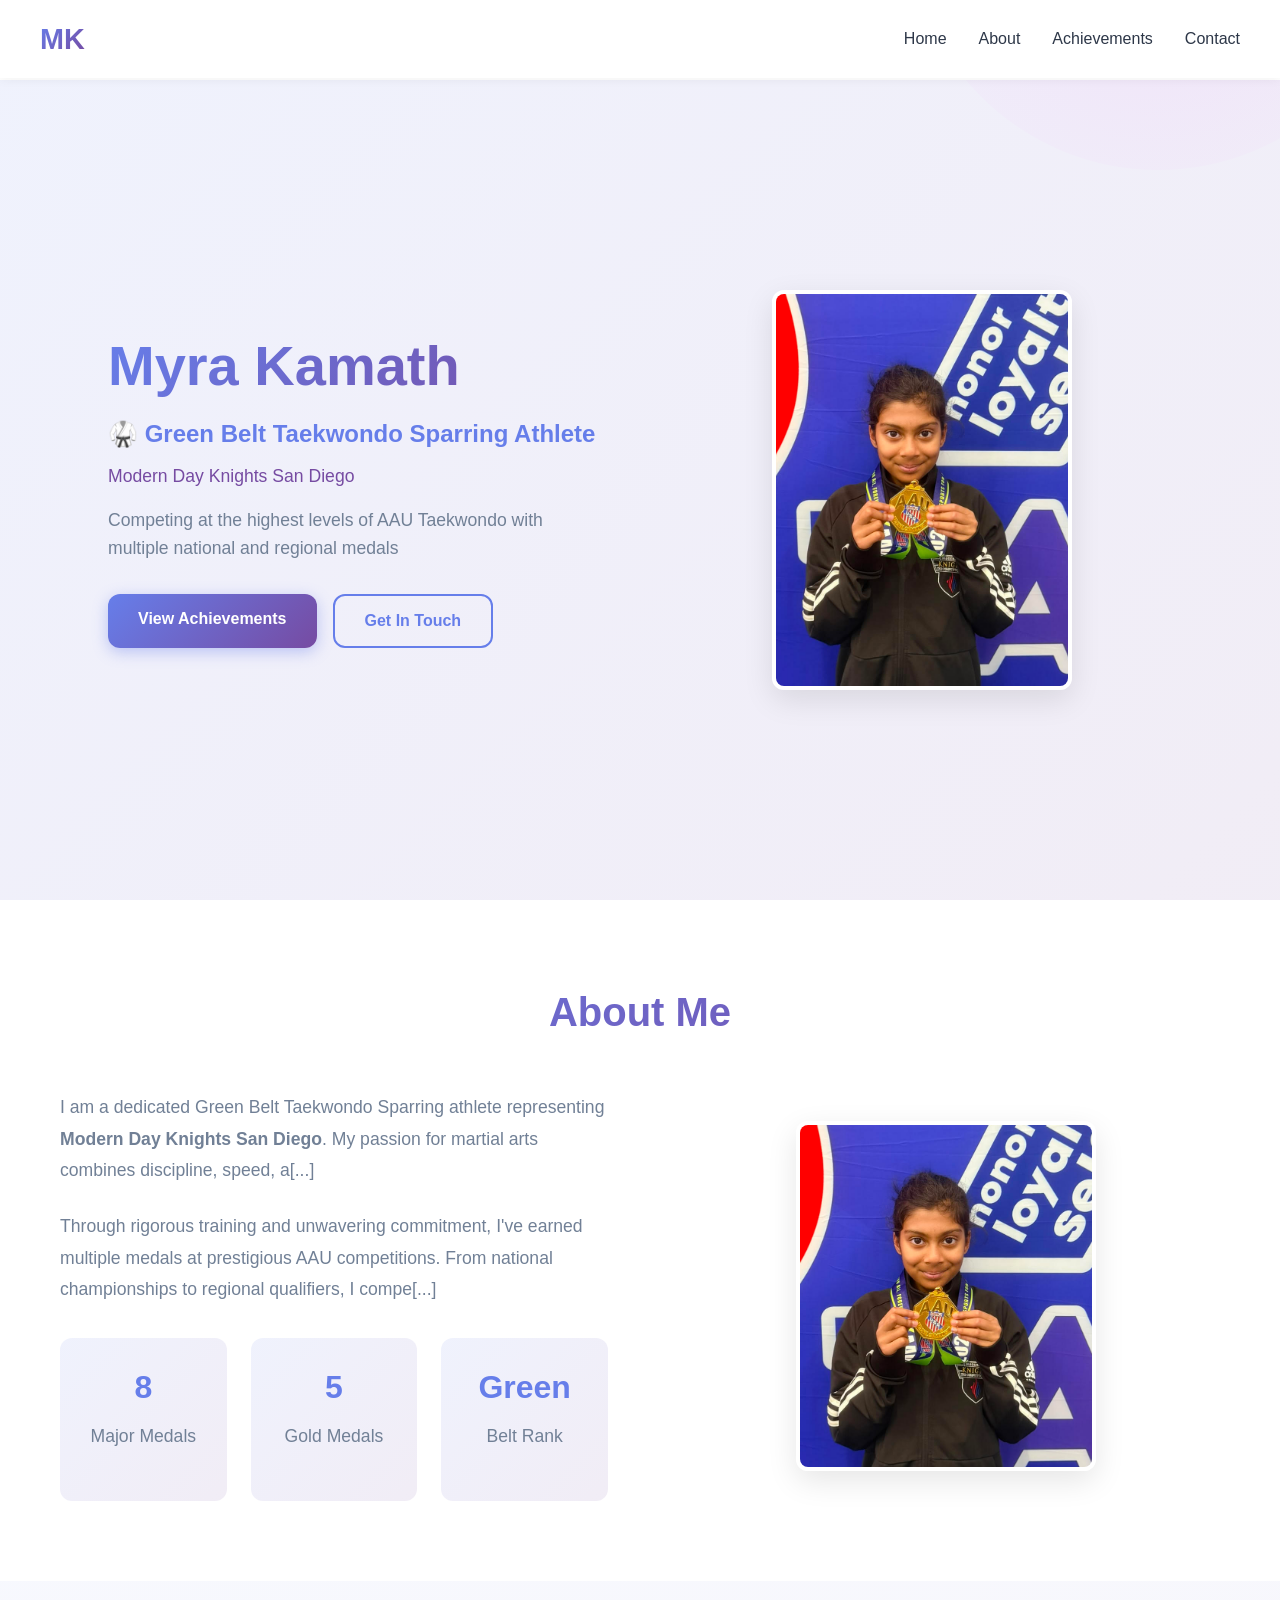
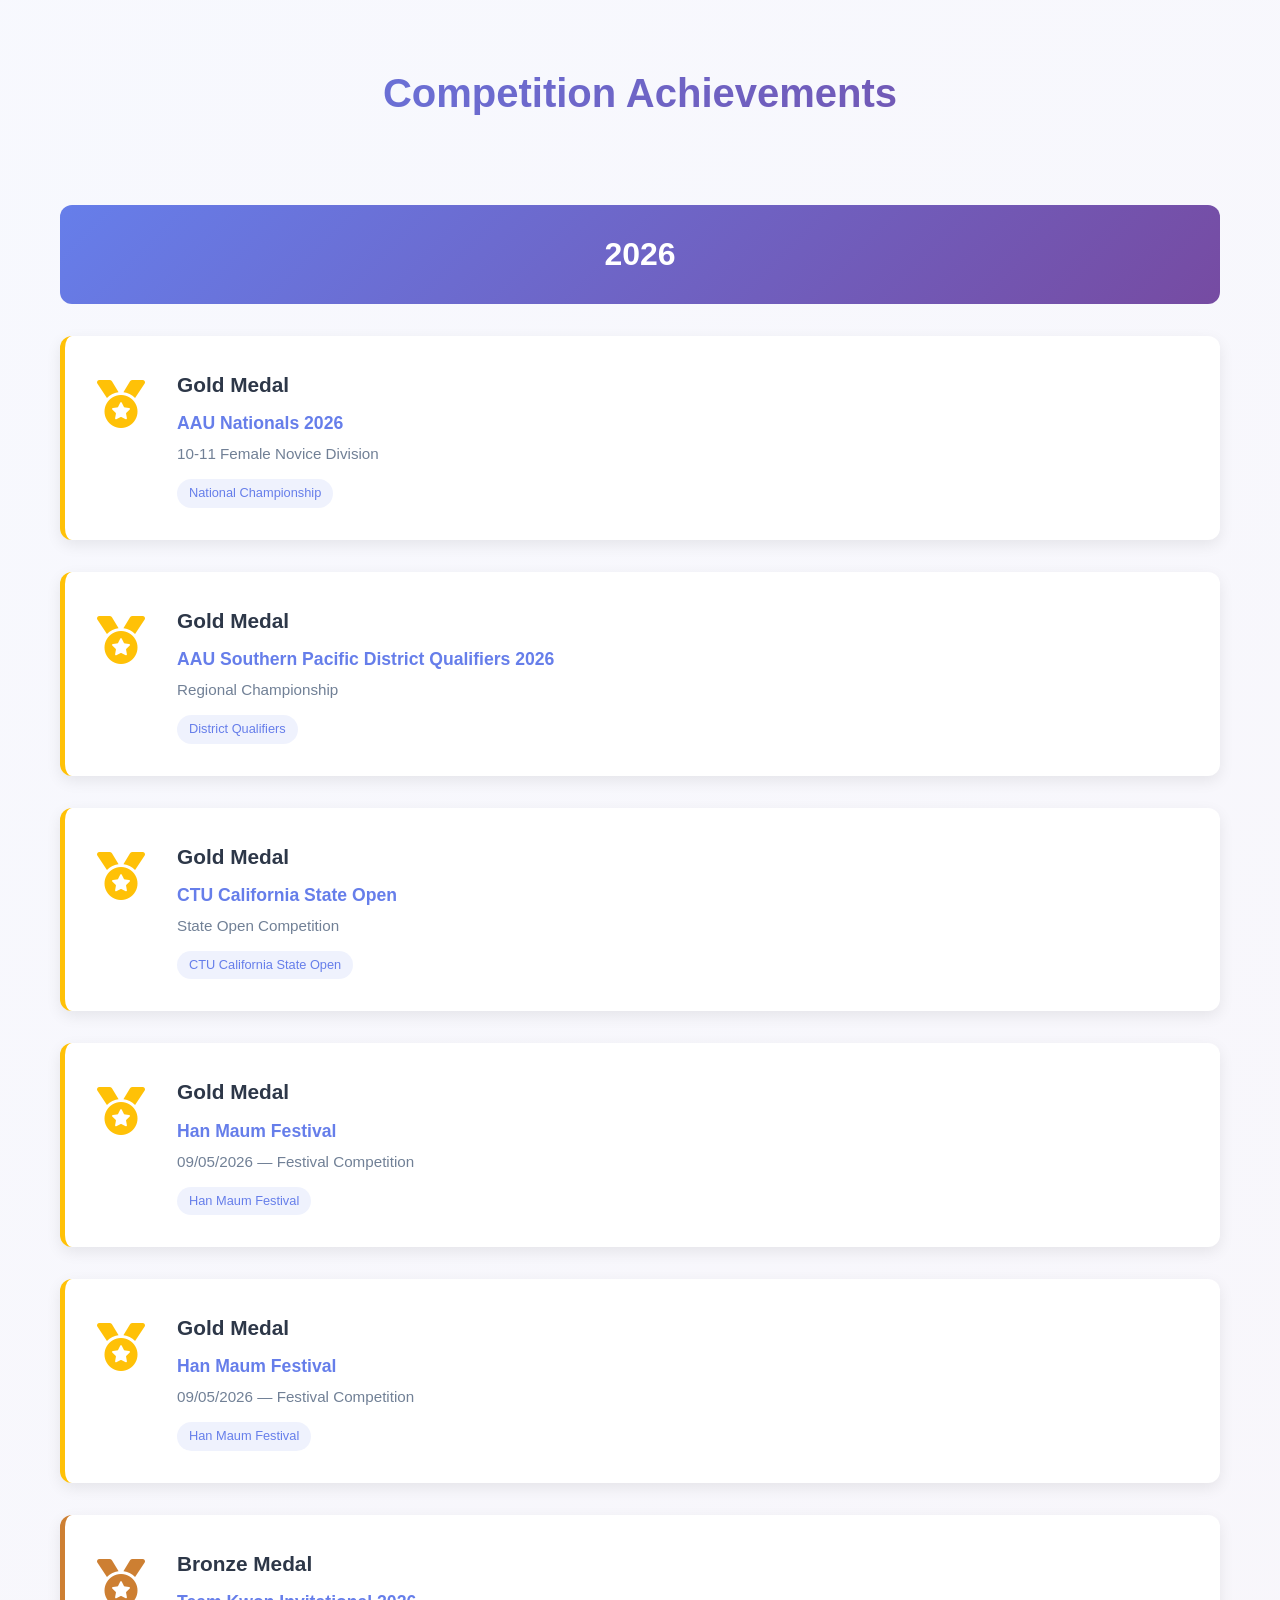
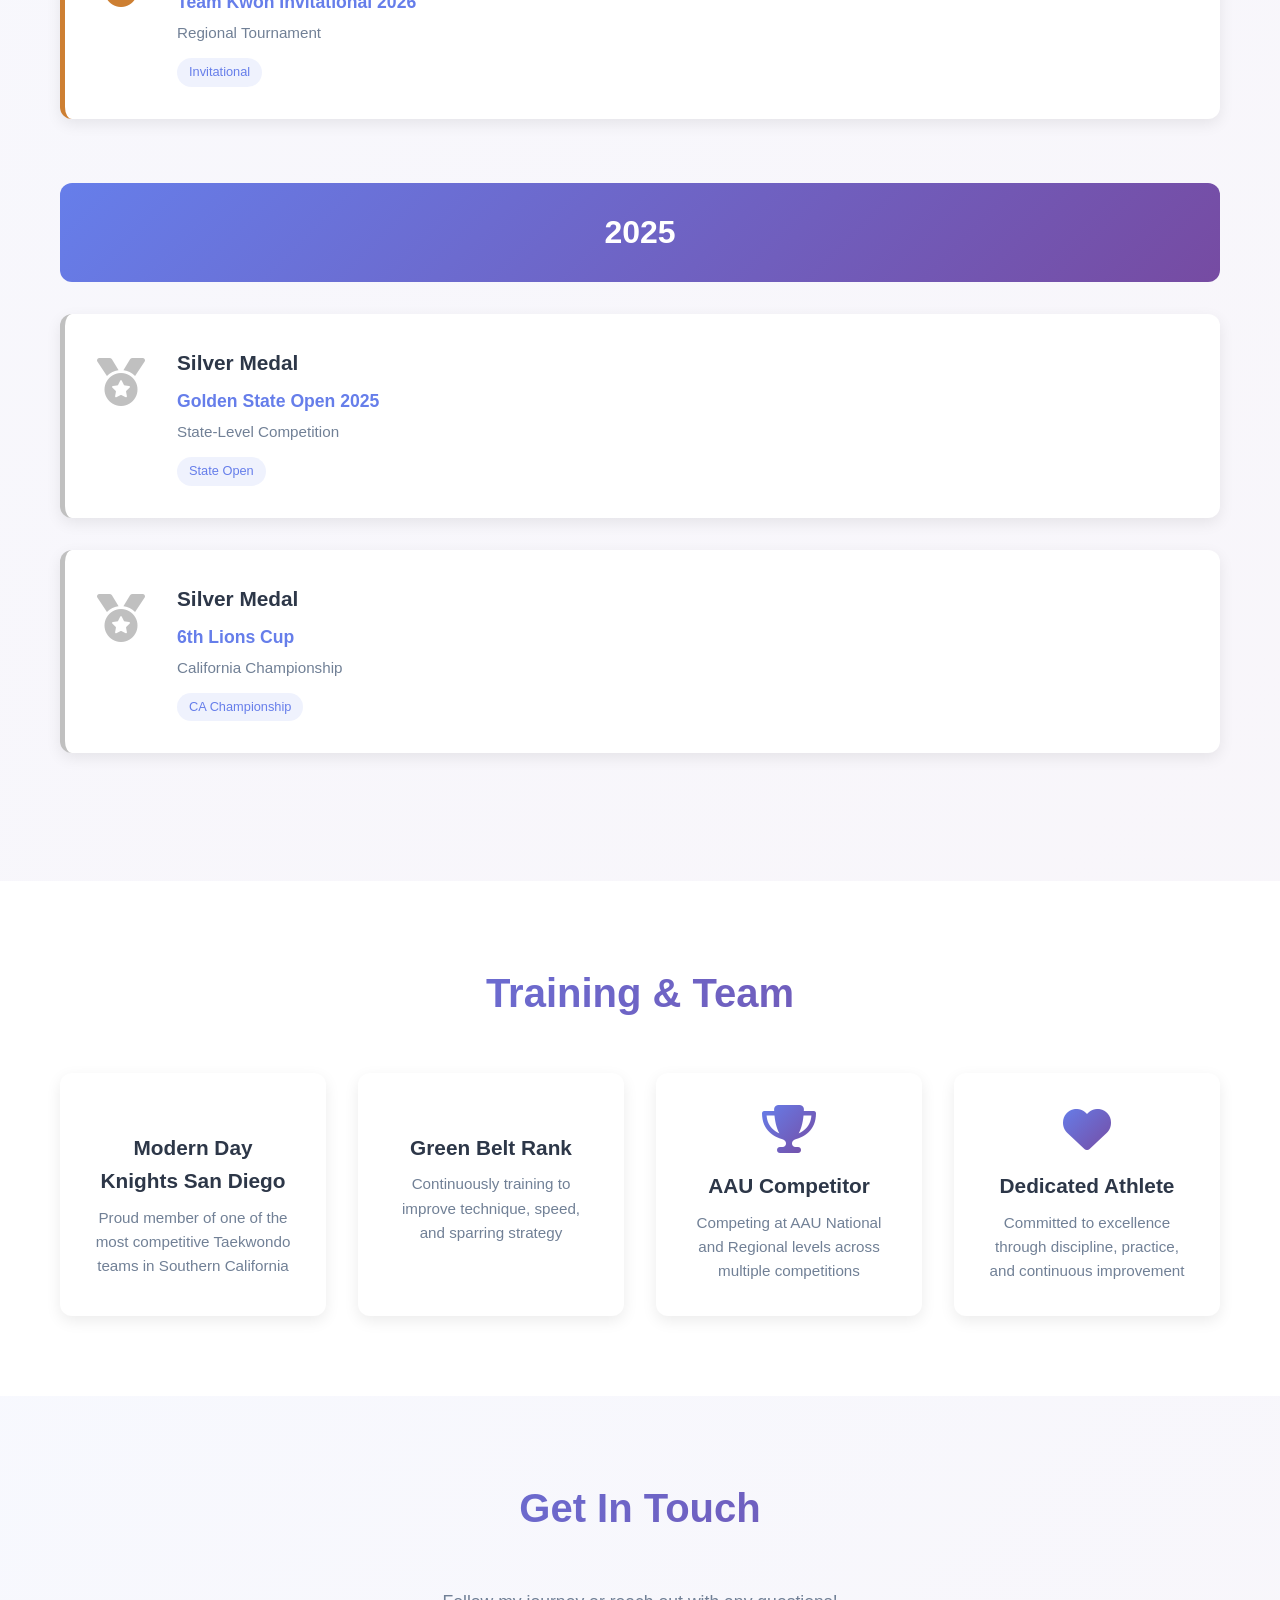
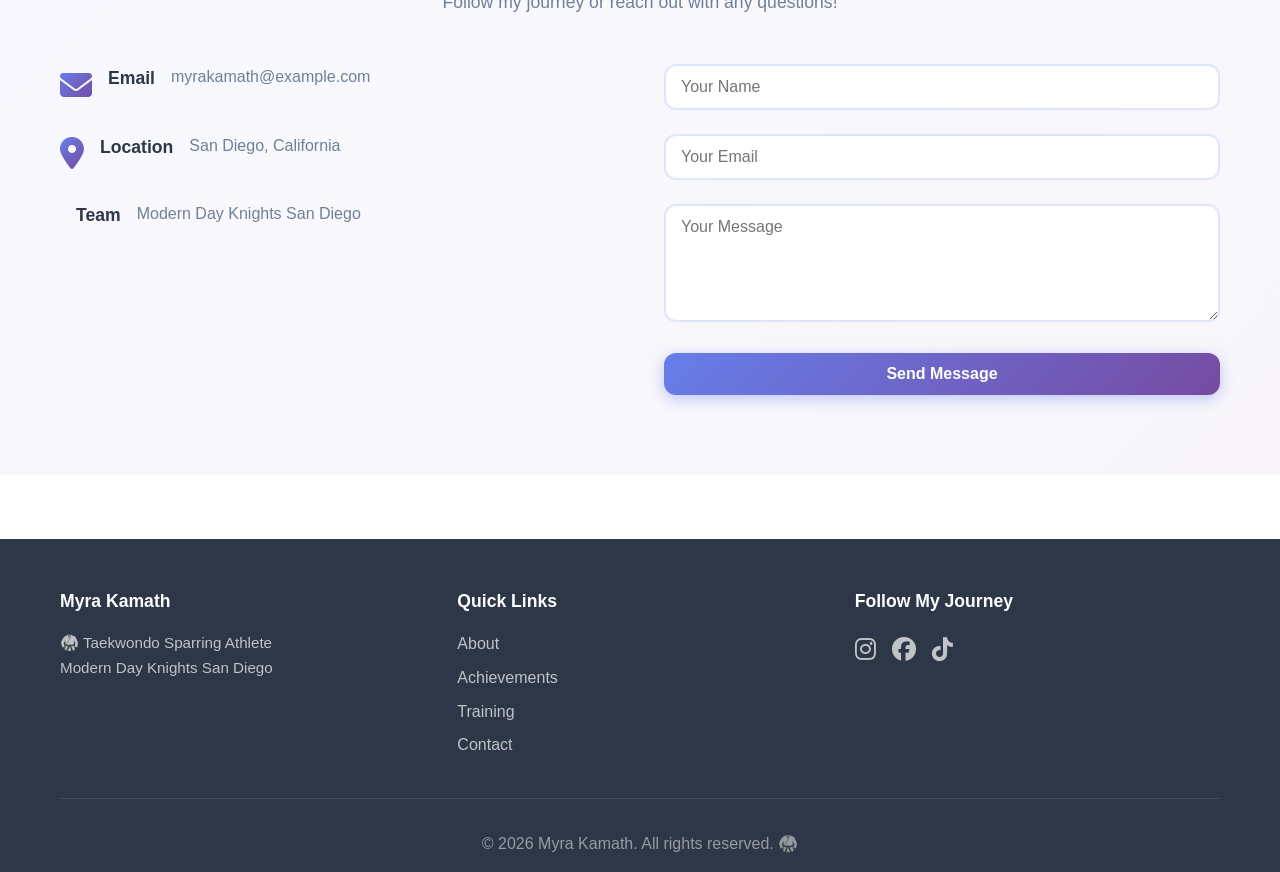
==== index.html @ a5e26eb8 "Add 2 gold medals from Han Maum Festival (09/05/2026); update major and gold medal counts" ====
<!DOCTYPE html>
<html lang="en">
<head>
    <meta charset="UTF-8">
    <meta name="viewport" content="width=device-width, initial-scale=1.0">
    <title>Myra Kamath | Taekwondo Athlete</title>
    <link rel="stylesheet" href="styles.css">
    <link href="https://cdnjs.cloudflare.com/ajax/libs/font-awesome/6.4.0/css/all.min.css" rel="stylesheet">
</head>
<body>
    <!-- Navigation -->
    <nav class="navbar">
        <div class="container nav-container">
            <div class="logo">
                <a href="#home">MK</a>
            </div>
            <ul class="nav-menu">
                <li><a href="#home" class="nav-link">Home</a></li>
                <li><a href="#about" class="nav-link">About</a></li>
                <li><a href="#achievements" class="nav-link">Achievements</a></li>
                <li><a href="#contact" class="nav-link">Contact</a></li>
            </ul>
            <div class="hamburger">
                <span></span>
                <span></span>
                <span></span>
            </div>
        </div>
    </nav>

    <!-- Hero Section -->
    <section id="home" class="hero">
        <div class="container hero-content">
            <div class="hero-text">
                <h1 class="hero-title">Myra Kamath</h1>
                <p class="hero-subtitle">🥋 Green Belt Taekwondo Sparring Athlete</p>
                <p class="hero-subtitle-team">Modern Day Knights San Diego</p>
                <p class="hero-description">Competing at the highest levels of AAU Taekwondo with multiple national and regional medals</p>
                <div class="cta-buttons">
                    <a href="#achievements" class="btn btn-primary">View Achievements</a>
                    <a href="#contact" class="btn btn-secondary">Get In Touch</a>
                </div>
            </div>
            <div class="hero-visual">
                <img src="myra-kamath.jpg" alt="Myra Kamath with Gold Medal" class="profile-image">
            </div>
        </div>
    </section>

    <!-- About Section -->
    <section id="about" class="about">
        <div class="container">
            <h2 class="section-title">About Me</h2>
            <div class="about-content">
                <div class="about-text">
                    <p>I am a dedicated Green Belt Taekwondo Sparring athlete representing <strong>Modern Day Knights San Diego</strong>. My passion for martial arts combines discipline, speed, a[...]</p>
                    <p>Through rigorous training and unwavering commitment, I've earned multiple medals at prestigious AAU competitions. From national championships to regional qualifiers, I compe[...]</p>
                    <div class="about-stats">
                        <div class="stat-box">
                            <h3>8</h3>
                            <p>Major Medals</p>
                        </div>
                        <div class="stat-box">
                            <h3>5</h3>
                            <p>Gold Medals</p>
                        </div>
                        <div class="stat-box">
                            <h3>Green</h3>
                            <p>Belt Rank</p>
                        </div>
                    </div>
                </div>
                <div class="about-image">
                    <img src="myra-kamath.jpg" alt="Myra Kamath" class="profile-picture">
                </div>
            </div>
        </div>
    </section>

    <!-- Achievements Section -->
    <section id="achievements" class="achievements">
        <div class="container">
            <h2 class="section-title">Competition Achievements</h2>
            <div class="achievements-timeline">
                <!-- 2026 Achievements -->
                <div class="achievement-year">
                    <h3>2026</h3>
                </div>

                <div class="achievement-card gold">
                    <div class="medal-icon">
                        <i class="fas fa-medal"></i>
                    </div>
                    <div class="achievement-content">
                        <h3>Gold Medal</h3>
                        <p class="achievement-title">AAU Nationals 2026</p>
                        <p class="achievement-detail">10-11 Female Novice Division</p>
                        <span class="achievement-tag">National Championship</span>
                    </div>
                </div>

                <div class="achievement-card gold">
                    <div class="medal-icon">
                        <i class="fas fa-medal"></i>
                    </div>
                    <div class="achievement-content">
                        <h3>Gold Medal</h3>
                        <p class="achievement-title">AAU Southern Pacific District Qualifiers 2026</p>
                        <p class="achievement-detail">Regional Championship</p>
                        <span class="achievement-tag">District Qualifiers</span>
                    </div>
                </div>

                <div class="achievement-card gold">
                    <div class="medal-icon">
                        <i class="fas fa-medal"></i>
                    </div>
                    <div class="achievement-content">
                        <h3>Gold Medal</h3>
                        <p class="achievement-title">CTU California State Open</p>
                        <p class="achievement-detail">State Open Competition</p>
                        <span class="achievement-tag">CTU California State Open</span>
                    </div>
                </div>

                <div class="achievement-card gold">
                    <div class="medal-icon">
                        <i class="fas fa-medal"></i>
                    </div>
                    <div class="achievement-content">
                        <h3>Gold Medal</h3>
                        <p class="achievement-title">Han Maum Festival</p>
                        <p class="achievement-detail">09/05/2026 — Festival Competition</p>
                        <span class="achievement-tag">Han Maum Festival</span>
                    </div>
                </div>

                <div class="achievement-card gold">
                    <div class="medal-icon">
                        <i class="fas fa-medal"></i>
                    </div>
                    <div class="achievement-content">
                        <h3>Gold Medal</h3>
                        <p class="achievement-title">Han Maum Festival</p>
                        <p class="achievement-detail">09/05/2026 — Festival Competition</p>
                        <span class="achievement-tag">Han Maum Festival</span>
                    </div>
                </div>

                <div class="achievement-card bronze">
                    <div class="medal-icon">
                        <i class="fas fa-medal"></i>
                    </div>
                    <div class="achievement-content">
                        <h3>Bronze Medal</h3>
                        <p class="achievement-title">Team Kwon Invitational 2026</p>
                        <p class="achievement-detail">Regional Tournament</p>
                        <span class="achievement-tag">Invitational</span>
                    </div>
                </div>

                <!-- 2025 Achievements -->
                <div class="achievement-year">
                    <h3>2025</h3>
                </div>

                <div class="achievement-card silver">
                    <div class="medal-icon">
                        <i class="fas fa-medal"></i>
                    </div>
                    <div class="achievement-content">
                        <h3>Silver Medal</h3>
                        <p class="achievement-title">Golden State Open 2025</p>
                        <p class="achievement-detail">State-Level Competition</p>
                        <span class="achievement-tag">State Open</span>
                    </div>
                </div>

                <div class="achievement-card silver">
                    <div class="medal-icon">
                        <i class="fas fa-medal"></i>
                    </div>
                    <div class="achievement-content">
                        <h3>Silver Medal</h3>
                        <p class="achievement-title">6th Lions Cup</p>
                        <p class="achievement-detail">California Championship</p>
                        <span class="achievement-tag">CA Championship</span>
                    </div>
                </div>
            </div>
        </div>
    </section>

    <!-- Training & Team Section -->
    <section id="training" class="training">
        <div class="container">
            <h2 class="section-title">Training & Team</h2>
            <div class="training-grid">
                <div class="training-card">
                    <i class="fas fa-dojo"></i>
                    <h3>Modern Day Knights San Diego</h3>
                    <p>Proud member of one of the most competitive Taekwondo teams in Southern California</p>
                </div>
                <div class="training-card">
                    <i class="fas fa-belt-solid"></i>
                    <h3>Green Belt Rank</h3>
                    <p>Continuously training to improve technique, speed, and sparring strategy</p>
                </div>
                <div class="training-card">
                    <i class="fas fa-trophy"></i>
                    <h3>AAU Competitor</h3>
                    <p>Competing at AAU National and Regional levels across multiple competitions</p>
                </div>
                <div class="training-card">
                    <i class="fas fa-heart"></i>
                    <h3>Dedicated Athlete</h3>
                    <p>Committed to excellence through discipline, practice, and continuous improvement</p>
                </div>
            </div>
        </div>
    </section>

    <!-- Contact Section -->
    <section id="contact" class="contact">
        <div class="container">
            <h2 class="section-title">Get In Touch</h2>
            <p class="section-subtitle">Follow my journey or reach out with any questions!</p>
            
            <div class="contact-content">
                <div class="contact-info">
                    <div class="contact-item">
                        <i class="fas fa-envelope"></i>
                        <h3>Email</h3>
                        <a href="mailto:myrakamath@example.com">myrakamath@example.com</a>
                    </div>
                    <div class="contact-item">
                        <i class="fas fa-map-marker-alt"></i>
                        <h3>Location</h3>
                        <p>San Diego, California</p>
                    </div>
                    <div class="contact-item">
                        <i class="fas fa-dojo"></i>
                        <h3>Team</h3>
                        <p>Modern Day Knights San Diego</p>
                    </div>
                </div>

                <form class="contact-form" id="contactForm">
                    <div class="form-group">
                        <input type="text" placeholder="Your Name" required>
                    </div>
                    <div class="form-group">
                        <input type="email" placeholder="Your Email" required>
                    </div>
                    <div class="form-group">
                        <textarea placeholder="Your Message" rows="5" required></textarea>
                    </div>
                    <button type="submit" class="btn btn-primary">Send Message</button>
                </form>
            </div>
        </div>
    </section>

    <!-- Footer -->
    <footer class="footer">
        <div class="container">
            <div class="footer-content">
                <div class="footer-section">
                    <h3>Myra Kamath</h3>
                    <p>🥋 Taekwondo Sparring Athlete</p>
                    <p>Modern Day Knights San Diego</p>
                </div>
                <div class="footer-section">
                    <h3>Quick Links</h3>
                    <ul>
                        <li><a href="#about">About</a></li>
                        <li><a href="#achievements">Achievements</a></li>
                        <li><a href="#training">Training</a></li>
                        <li><a href="#contact">Contact</a></li>
                    </ul>
                </div>
                <div class="footer-section">
                    <h3>Follow My Journey</h3>
                    <div class="social-links">
                        <a href="#" target="_blank"><i class="fab fa-instagram"></i></a>
                        <a href="#" target="_blank"><i class="fab fa-facebook"></i></a>
                        <a href="#" target="_blank"><i class="fab fa-tiktok"></i></a>
                    </div>
                </div>
            </div>
            <div class="footer-bottom">
                <p>&copy; 2026 Myra Kamath. All rights reserved. 🥋</p>
            </div>
        </div>
    </footer>

    <script src="script.js"></script>
</body>
</html>
---- styles.css ----
:root {
    --primary-color: #667eea;
    --secondary-color: #764ba2;
    --accent-color: #f093fb;
    --gold-color: #ffc107;
    --silver-color: #c0c0c0;
    --bronze-color: #cd7f32;
    --text-dark: #2d3748;
    --text-light: #718096;
    --bg-light: #f7fafc;
    --bg-white: #ffffff;
    --border-radius: 12px;
    --box-shadow: 0 10px 30px rgba(0, 0, 0, 0.1);
    --transition: all 0.3s ease;
}

* {
    margin: 0;
    padding: 0;
    box-sizing: border-box;
}

html {
    scroll-behavior: smooth;
}

body {
    font-family: 'Segoe UI', Tahoma, Geneva, Verdana, sans-serif;
    color: var(--text-dark);
    background-color: var(--bg-white);
    line-height: 1.6;
}

.container {
    max-width: 1200px;
    margin: 0 auto;
    padding: 0 20px;
}

/* Navbar Styles */
.navbar {
    position: fixed;
    top: 0;
    width: 100%;
    background: rgba(255, 255, 255, 0.95);
    backdrop-filter: blur(10px);
    box-shadow: 0 2px 10px rgba(0, 0, 0, 0.05);
    z-index: 1000;
    transition: var(--transition);
}

.nav-container {
    display: flex;
    justify-content: space-between;
    align-items: center;
    padding: 1rem 0;
}

.logo a {
    font-size: 1.8rem;
    font-weight: 700;
    background: linear-gradient(135deg, var(--primary-color), var(--secondary-color));
    -webkit-background-clip: text;
    -webkit-text-fill-color: transparent;
    background-clip: text;
    text-decoration: none;
    transition: var(--transition);
}

.logo a:hover {
    transform: scale(1.05);
}

.nav-menu {
    display: flex;
    list-style: none;
    gap: 2rem;
}

.nav-link {
    text-decoration: none;
    color: var(--text-dark);
    font-weight: 500;
    position: relative;
    transition: var(--transition);
}

.nav-link::after {
    content: '';
    position: absolute;
    bottom: -5px;
    left: 0;
    width: 0;
    height: 2px;
    background: linear-gradient(135deg, var(--primary-color), var(--secondary-color));
    transition: width 0.3s ease;
}

.nav-link:hover {
    color: var(--primary-color);
}

.nav-link:hover::after {
    width: 100%;
}

.hamburger {
    display: none;
    flex-direction: column;
    cursor: pointer;
}

.hamburger span {
    width: 25px;
    height: 3px;
    background: var(--text-dark);
    margin: 5px 0;
    transition: var(--transition);
    border-radius: 2px;
}

/* Hero Section */
.hero {
    margin-top: 80px;
    padding: 80px 0;
    background: linear-gradient(135deg, rgba(102, 126, 234, 0.1), rgba(118, 75, 162, 0.1));
    min-height: calc(100vh - 80px);
    display: flex;
    align-items: center;
    overflow: hidden;
    position: relative;
}

.hero::before {
    content: '';
    position: absolute;
    top: -50%;
    right: -10%;
    width: 500px;
    height: 500px;
    background: radial-gradient(circle, rgba(240, 147, 251, 0.15), transparent);
    border-radius: 50%;
    animation: float 6s ease-in-out infinite;
}

.hero-content {
    display: grid;
    grid-template-columns: 1fr 1fr;
    gap: 4rem;
    align-items: center;
    position: relative;
    z-index: 1;
}

.hero-text {
    animation: slideInLeft 0.8s ease-out;
}

.hero-title {
    font-size: 3.5rem;
    font-weight: 700;
    margin-bottom: 1rem;
    background: linear-gradient(135deg, var(--primary-color), var(--secondary-color));
    -webkit-background-clip: text;
    -webkit-text-fill-color: transparent;
    background-clip: text;
    line-height: 1.2;
}

.hero-subtitle {
    font-size: 1.5rem;
    color: var(--primary-color);
    font-weight: 600;
    margin-bottom: 0.5rem;
}

.hero-subtitle-team {
    font-size: 1.1rem;
    color: var(--secondary-color);
    font-weight: 500;
    margin-bottom: 1rem;
}

.hero-description {
    font-size: 1.1rem;
    color: var(--text-light);
    margin-bottom: 2rem;
    max-width: 500px;
}

.cta-buttons {
    display: flex;
    gap: 1rem;
    flex-wrap: wrap;
}

.btn {
    padding: 12px 30px;
    border-radius: var(--border-radius);
    text-decoration: none;
    font-weight: 600;
    cursor: pointer;
    border: none;
    transition: var(--transition);
    font-size: 1rem;
}

.btn-primary {
    background: linear-gradient(135deg, var(--primary-color), var(--secondary-color));
    color: white;
    box-shadow: 0 4px 15px rgba(102, 126, 234, 0.4);
}

.btn-primary:hover {
    transform: translateY(-2px);
    box-shadow: 0 6px 20px rgba(102, 126, 234, 0.6);
}

.btn-secondary {
    background: transparent;
    color: var(--primary-color);
    border: 2px solid var(--primary-color);
}

.btn-secondary:hover {
    background: var(--primary-color);
    color: white;
}

.hero-visual {
    position: relative;
    height: 400px;
    animation: slideInRight 0.8s ease-out;
    display: flex;
    align-items: center;
    justify-content: center;
}

.profile-image {
    width: 300px;
    height: 400px;
    border-radius: var(--border-radius);
    object-fit: cover;
    box-shadow: var(--box-shadow);
    animation: slideInRight 0.8s ease-out;
    border: 4px solid white;
}

.animated-circle {
    position: absolute;
    width: 300px;
    height: 300px;
    background: linear-gradient(135deg, var(--primary-color), var(--secondary-color));
    border-radius: 50%;
    top: 50%;
    left: 50%;
    transform: translate(-50%, -50%);
    animation: pulse 4s ease-in-out infinite;
    box-shadow: 0 20px 60px rgba(102, 126, 234, 0.3);
}

.animated-circle::before {
    content: '';
    position: absolute;
    top: -20px;
    left: -20px;
    right: -20px;
    bottom: -20px;
    background: linear-gradient(135deg, rgba(102, 126, 234, 0.2), rgba(118, 75, 162, 0.2));
    border-radius: 50%;
    animation: spin 8s linear infinite reverse;
}

/* About Section */
.about {
    padding: 80px 0;
    background: var(--bg-white);
}

.section-title {
    font-size: 2.5rem;
    font-weight: 700;
    text-align: center;
    margin-bottom: 3rem;
    background: linear-gradient(135deg, var(--primary-color), var(--secondary-color));
    -webkit-background-clip: text;
    -webkit-text-fill-color: transparent;
    background-clip: text;
}

.about-content {
    display: grid;
    grid-template-columns: 1fr 1fr;
    gap: 4rem;
    align-items: center;
}

.about-text p {
    font-size: 1.1rem;
    color: var(--text-light);
    margin-bottom: 1.5rem;
    line-height: 1.8;
}

.about-stats {
    display: grid;
    grid-template-columns: repeat(3, 1fr);
    gap: 1.5rem;
    margin-top: 2rem;
}

.stat-box {
    padding: 1.5rem;
    background: linear-gradient(135deg, rgba(102, 126, 234, 0.1), rgba(118, 75, 162, 0.1));
    border-radius: var(--border-radius);
    text-align: center;
    transition: var(--transition);
    cursor: pointer;
}

.stat-box:hover {
    transform: translateY(-5px);
    background: linear-gradient(135deg, rgba(102, 126, 234, 0.2), rgba(118, 75, 162, 0.2));
}

.stat-box h3 {
    font-size: 2rem;
    color: var(--primary-color);
    margin-bottom: 0.5rem;
}

.stat-box p {
    color: var(--text-light);
    font-weight: 500;
}

.about-image {
    display: flex;
    justify-content: center;
}

.profile-picture {
    width: 300px;
    height: 350px;
    border-radius: var(--border-radius);
    object-fit: cover;
    box-shadow: var(--box-shadow);
    animation: slideInRight 0.8s ease-out;
    border: 4px solid white;
}

/* Achievements Section */
.achievements {
    padding: 80px 0;
    background: linear-gradient(135deg, rgba(102, 126, 234, 0.05), rgba(118, 75, 162, 0.05));
}

.achievements-timeline {
    display: flex;
    flex-direction: column;
    gap: 2rem;
    margin-bottom: 3rem;
}

.achievement-year {
    padding: 1.5rem;
    background: linear-gradient(135deg, var(--primary-color), var(--secondary-color));
    color: white;
    border-radius: var(--border-radius);
    text-align: center;
    margin-top: 2rem;
}

.achievement-year h3 {
    font-size: 2rem;
    margin: 0;
}

.achievement-card {
    display: flex;
    gap: 2rem;
    align-items: flex-start;
    padding: 2rem;
    background: white;
    border-radius: var(--border-radius);
    box-shadow: 0 5px 15px rgba(0, 0, 0, 0.08);
    transition: var(--transition);
    animation: fadeInUp 0.6s ease-out;
    border-left: 5px solid;
}

.achievement-card:hover {
    transform: translateY(-5px);
    box-shadow: var(--box-shadow);
}

.achievement-card.gold {
    border-left-color: var(--gold-color);
}

.achievement-card.silver {
    border-left-color: var(--silver-color);
}

.achievement-card.bronze {
    border-left-color: var(--bronze-color);
}

.medal-icon {
    font-size: 3rem;
    flex-shrink: 0;
}

.achievement-card.gold .medal-icon {
    color: var(--gold-color);
}

.achievement-card.silver .medal-icon {
    color: var(--silver-color);
}

.achievement-card.bronze .medal-icon {
    color: var(--bronze-color);
}

.achievement-content h3 {
    font-size: 1.3rem;
    margin-bottom: 0.5rem;
    color: var(--text-dark);
}

.achievement-title {
    font-size: 1.1rem;
    font-weight: 600;
    color: var(--primary-color);
    margin-bottom: 0.3rem;
}

.achievement-detail {
    color: var(--text-light);
    font-size: 0.95rem;
    margin-bottom: 0.8rem;
}

.achievement-tag {
    display: inline-block;
    background: rgba(102, 126, 234, 0.1);
    color: var(--primary-color);
    padding: 4px 12px;
    border-radius: 20px;
    font-size: 0.8rem;
    font-weight: 500;
}

/* Training Section */
.training {
    padding: 80px 0;
    background: white;
}

.training-grid {
    display: grid;
    grid-template-columns: repeat(auto-fit, minmax(250px, 1fr));
    gap: 2rem;
}

.training-card {
    background: white;
    padding: 2rem;
    border-radius: var(--border-radius);
    text-align: center;
    box-shadow: 0 5px 15px rgba(0, 0, 0, 0.08);
    transition: var(--transition);
    animation: fadeInUp 0.6s ease-out;
}

.training-card:hover {
    transform: translateY(-10px);
    box-shadow: var(--box-shadow);
}

.training-card i {
    font-size: 3rem;
    background: linear-gradient(135deg, var(--primary-color), var(--secondary-color));
    -webkit-background-clip: text;
    -webkit-text-fill-color: transparent;
    background-clip: text;
    margin-bottom: 1rem;
}

.training-card h3 {
    font-size: 1.3rem;
    margin-bottom: 0.5rem;
    color: var(--text-dark);
}

.training-card p {
    color: var(--text-light);
    font-size: 0.95rem;
}

/* Contact Section */
.contact {
    padding: 80px 0;
    background: linear-gradient(135deg, rgba(102, 126, 234, 0.05), rgba(118, 75, 162, 0.05));
}

.section-subtitle {
    text-align: center;
    font-size: 1.1rem;
    color: var(--text-light);
    margin-bottom: 3rem;
}

.contact-content {
    display: grid;
    grid-template-columns: 1fr 1fr;
    gap: 3rem;
    align-items: start;
}

.contact-info {
    display: flex;
    flex-direction: column;
    gap: 2rem;
}

.contact-item {
    display: flex;
    gap: 1rem;
    align-items: flex-start;
}

.contact-item i {
    font-size: 2rem;
    background: linear-gradient(135deg, var(--primary-color), var(--secondary-color));
    -webkit-background-clip: text;
    -webkit-text-fill-color: transparent;
    background-clip: text;
    margin-top: 0.3rem;
}

.contact-item h3 {
    font-size: 1.1rem;
    margin-bottom: 0.3rem;
}

.contact-item a,
.contact-item p {
    color: var(--text-light);
    text-decoration: none;
    transition: var(--transition);
}

.contact-item a:hover {
    color: var(--primary-color);
}

.contact-form {
    display: flex;
    flex-direction: column;
    gap: 1.5rem;
}

.form-group input,
.form-group textarea {
    width: 100%;
    padding: 12px 15px;
    border: 2px solid rgba(102, 126, 234, 0.2);
    border-radius: var(--border-radius);
    font-family: inherit;
    font-size: 1rem;
    transition: var(--transition);
    background: white;
}

.form-group input:focus,
.form-group textarea:focus {
    outline: none;
    border-color: var(--primary-color);
    box-shadow: 0 0 0 3px rgba(102, 126, 234, 0.1);
}

.form-group textarea {
    resize: vertical;
}

/* Footer */
.footer {
    background: var(--text-dark);
    color: white;
    padding: 3rem 0 1rem;
    margin-top: 4rem;
}

.footer-content {
    display: grid;
    grid-template-columns: repeat(auto-fit, minmax(200px, 1fr));
    gap: 2rem;
    margin-bottom: 2rem;
}

.footer-section h3 {
    margin-bottom: 1rem;
    font-size: 1.1rem;
}

.footer-section p {
    color: rgba(255, 255, 255, 0.7);
    font-size: 0.95rem;
}

.footer-section ul {
    list-style: none;
}

.footer-section ul li {
    margin-bottom: 0.5rem;
}

.footer-section a {
    color: rgba(255, 255, 255, 0.7);
    text-decoration: none;
    transition: var(--transition);
}

.footer-section a:hover {
    color: var(--primary-color);
}

.social-links {
    display: flex;
    gap: 1rem;
    font-size: 1.5rem;
}

.footer-bottom {
    text-align: center;
    padding-top: 2rem;
    border-top: 1px solid rgba(255, 255, 255, 0.1);
    color: rgba(255, 255, 255, 0.5);
}

/* Animations */
@keyframes slideInLeft {
    from {
        opacity: 0;
        transform: translateX(-30px);
    }
    to {
        opacity: 1;
        transform: translateX(0);
    }
}

@keyframes slideInRight {
    from {
        opacity: 0;
        transform: translateX(30px);
    }
    to {
        opacity: 1;
        transform: translateX(0);
    }
}

@keyframes fadeInUp {
    from {
        opacity: 0;
        transform: translateY(20px);
    }
    to {
        opacity: 1;
        transform: translateY(0);
    }
}

@keyframes pulse {
    0%, 100% {
        transform: translate(-50%, -50%) scale(1);
    }
    50% {
        transform: translate(-50%, -50%) scale(1.05);
    }
}

@keyframes spin {
    from {
        transform: rotate(0deg);
    }
    to {
        transform: rotate(360deg);
    }
}

@keyframes float {
    0%, 100% {
        transform: translateY(0px);
    }
    50% {
        transform: translateY(-20px);
    }
}

/* Responsive Design */
@media (max-width: 768px) {
    .hamburger {
        display: flex;
    }

    .nav-menu {
        display: none;
    }

    .hero-content {
        grid-template-columns: 1fr;
        padding: 20px;
    }

    .hero-title {
        font-size: 2.5rem;
    }

    .hero-subtitle {
        font-size: 1.2rem;
    }

    .hero-visual {
        height: 300px;
    }

    .profile-image {
        width: 250px;
        height: 350px;
    }

    .about-content {
        grid-template-columns: 1fr;
    }

    .profile-picture {
        width: 100%;
        max-width: 300px;
    }

    .about-stats {
        grid-template-columns: 1fr;
    }

    .contact-content {
        grid-template-columns: 1fr;
    }

    .section-title {
        font-size: 2rem;
    }

    .cta-buttons {
        flex-direction: column;
    }

    .cta-buttons .btn {
        width: 100%;
        text-align: center;
    }

    .achievement-card {
        flex-direction: column;
        gap: 1rem;
    }
}

@media (max-width: 480px) {
    .hero-title {
        font-size: 2rem;
    }

    .hero-subtitle {
        font-size: 1rem;
    }

    .nav-menu {
        position: absolute;
        top: 80px;
        left: 0;
        right: 0;
        background: white;
        flex-direction: column;
        width: 100%;
        text-align: center;
        display: none;
        padding: 2rem;
        gap: 1rem;
    }

    .nav-menu.active {
        display: flex;
    }

    .stat-box {
        padding: 1rem;
    }

    .training-card {
        padding: 1.5rem;
    }

    .profile-image {
        width: 200px;
        height: 300px;
    }
}
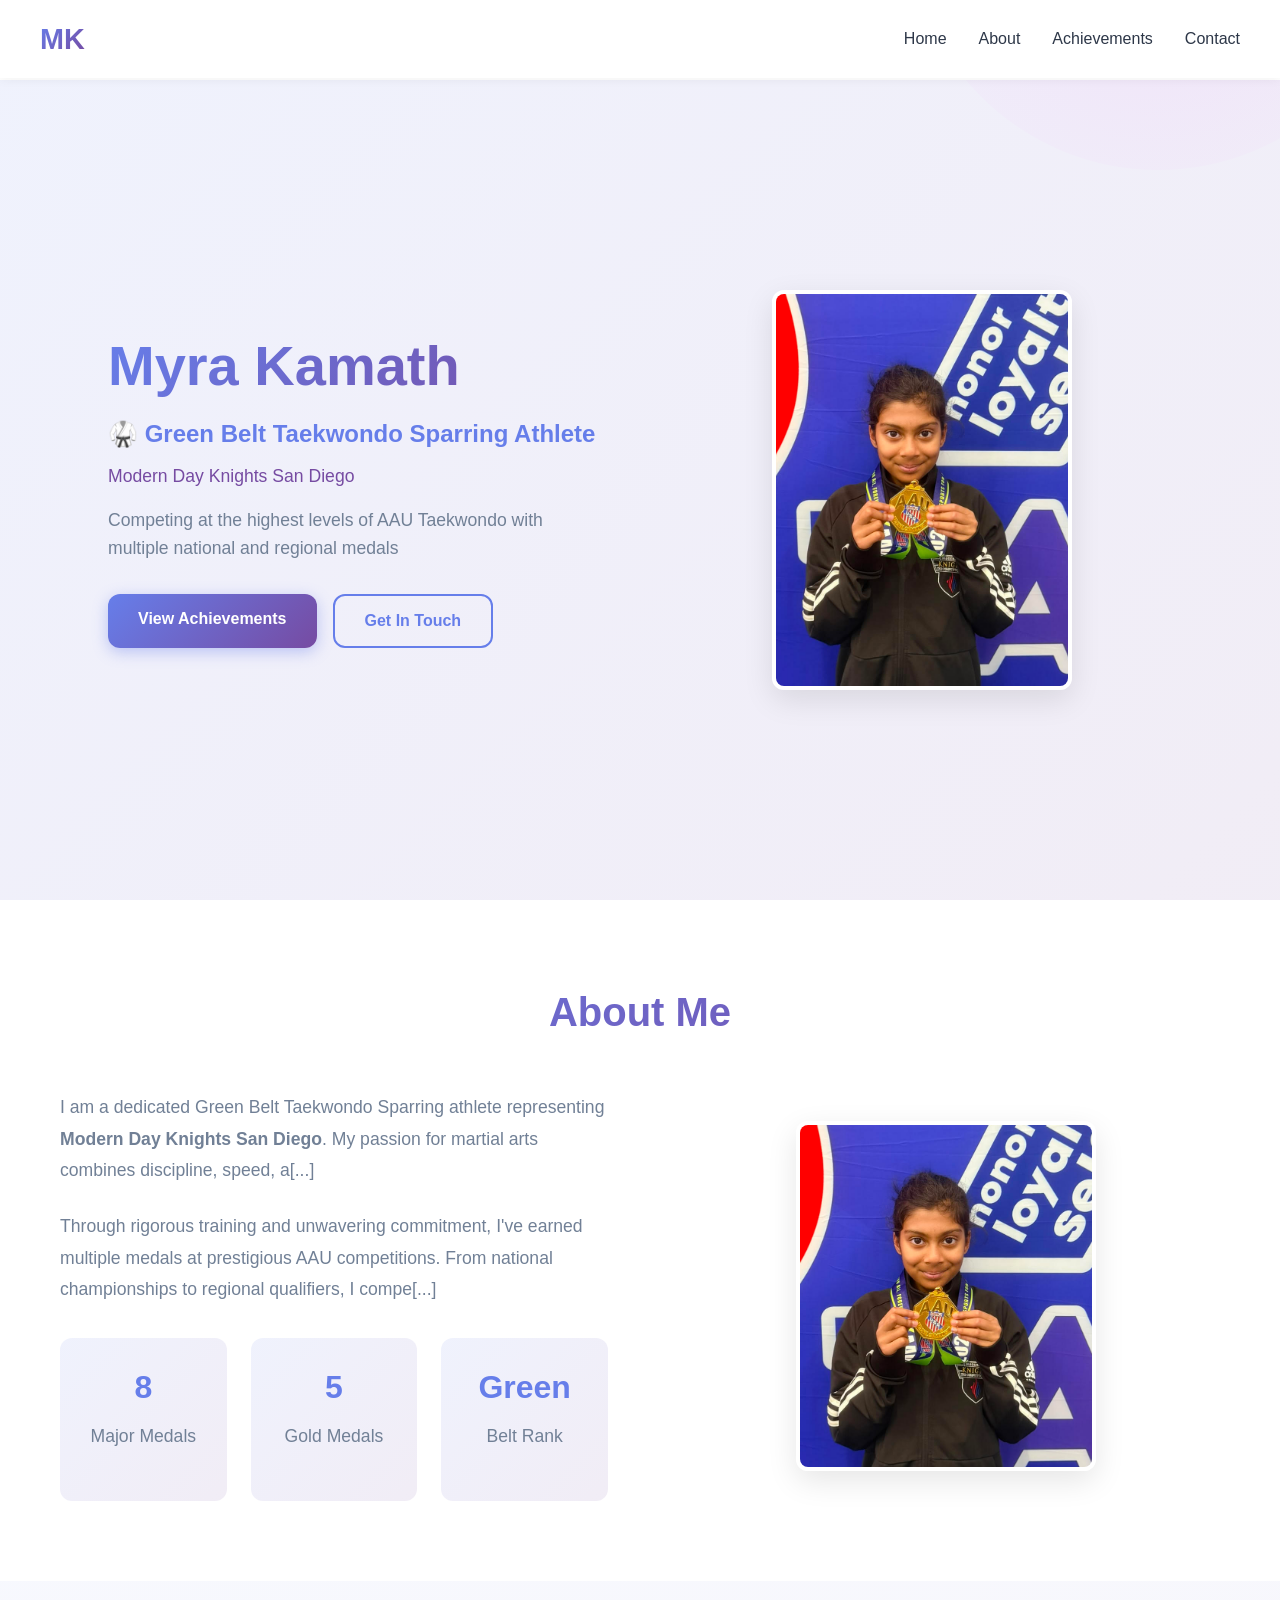
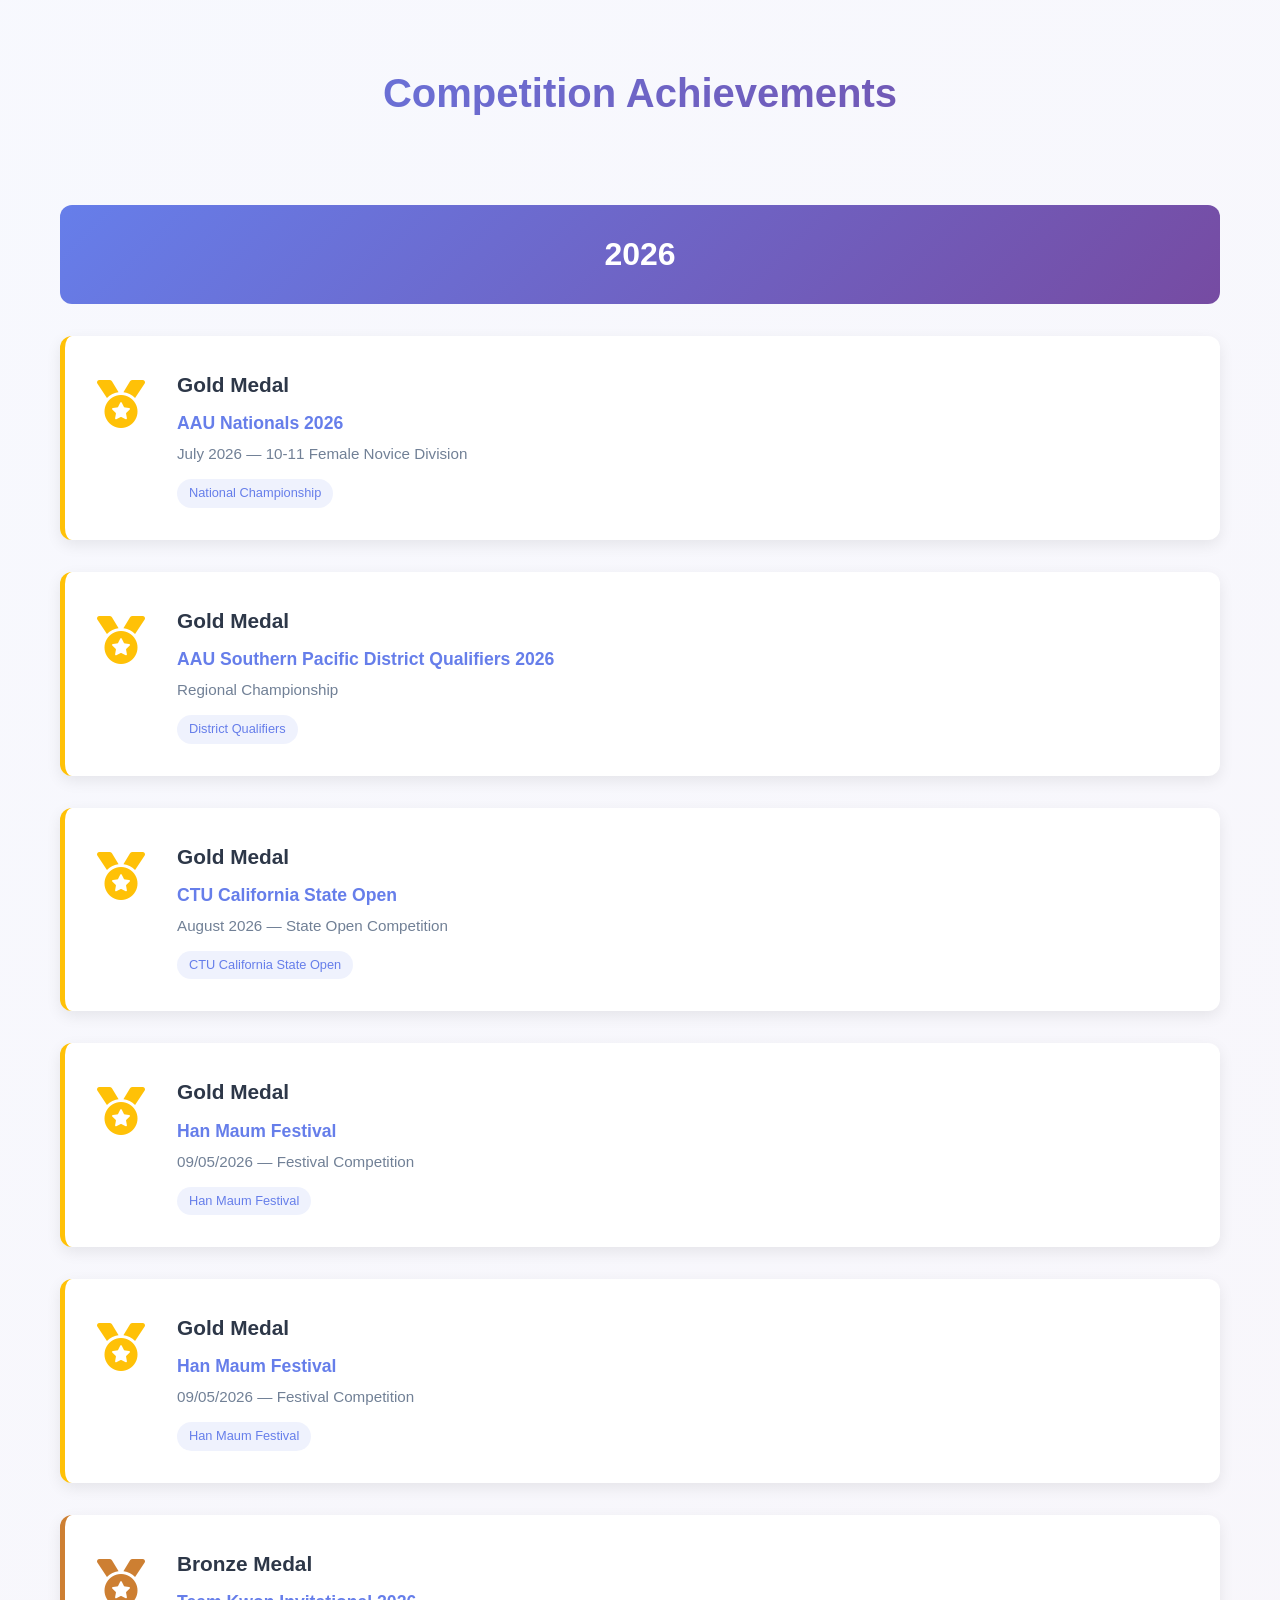
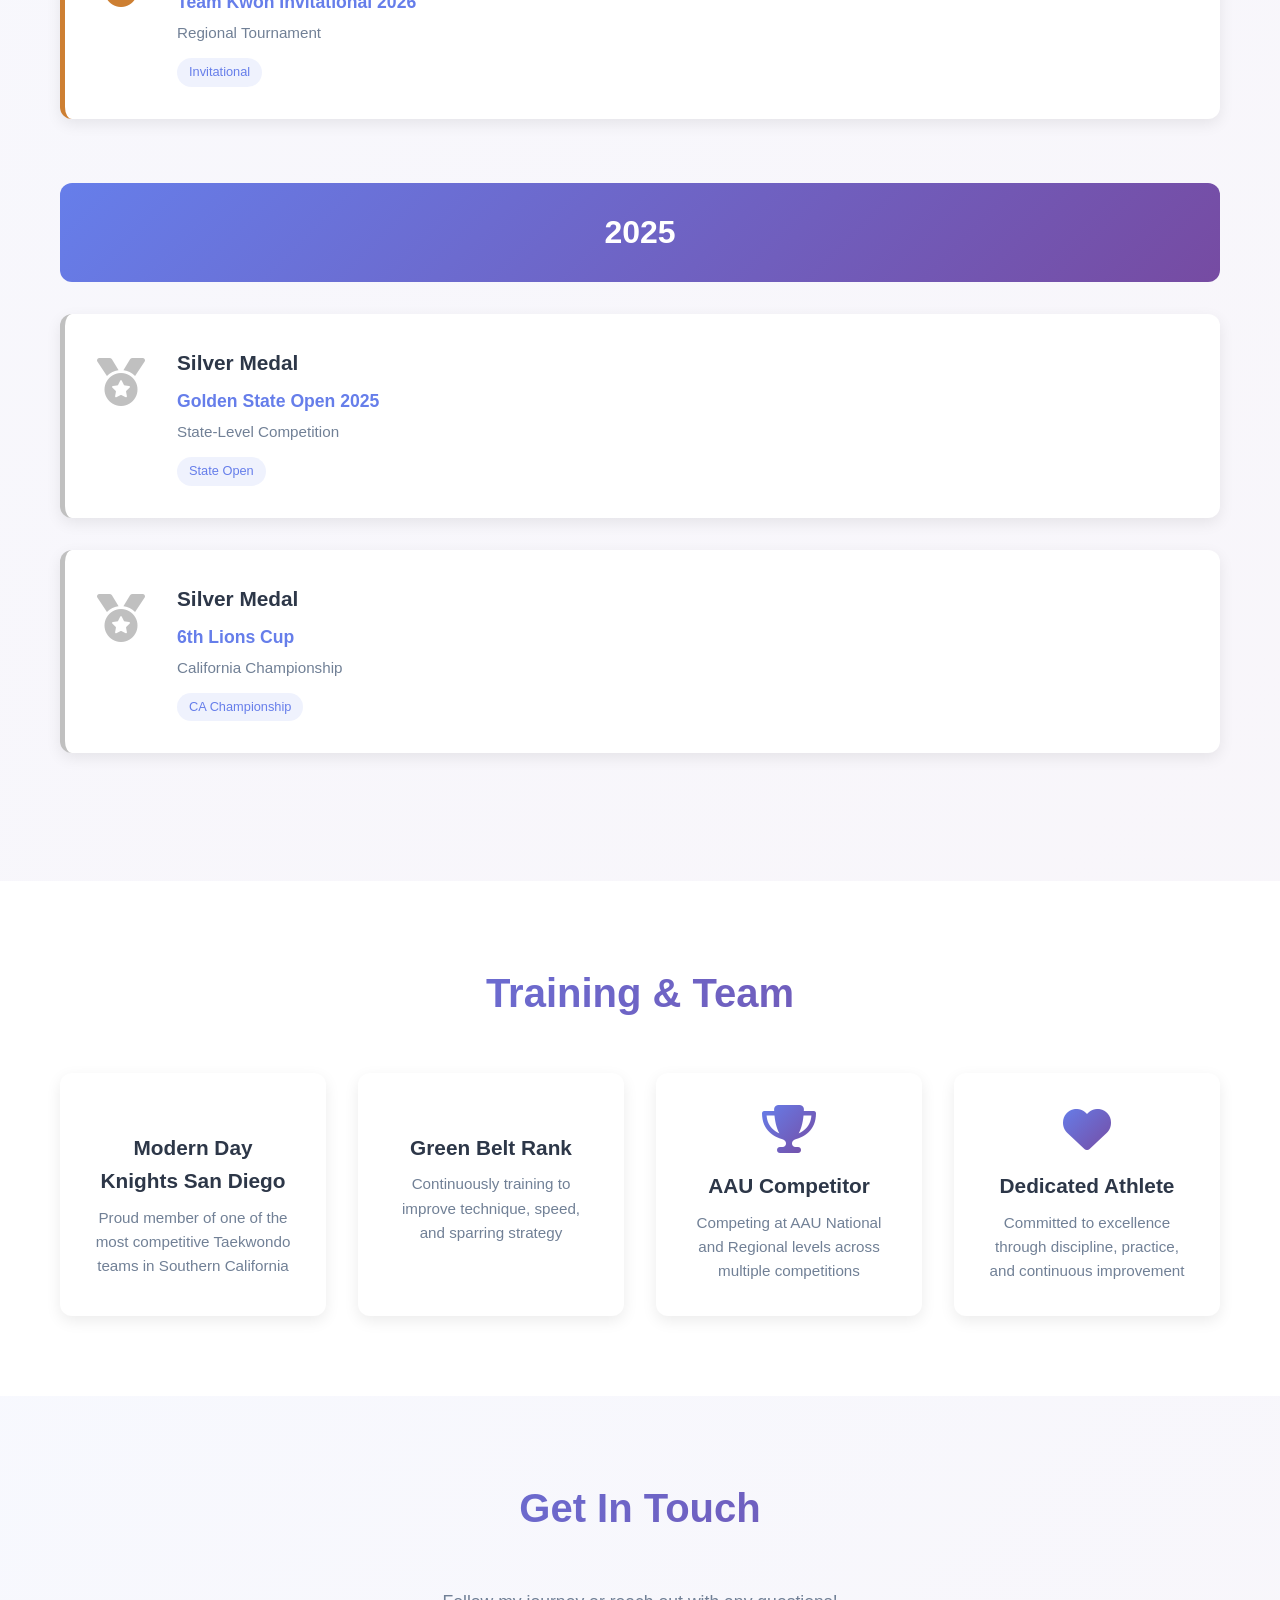
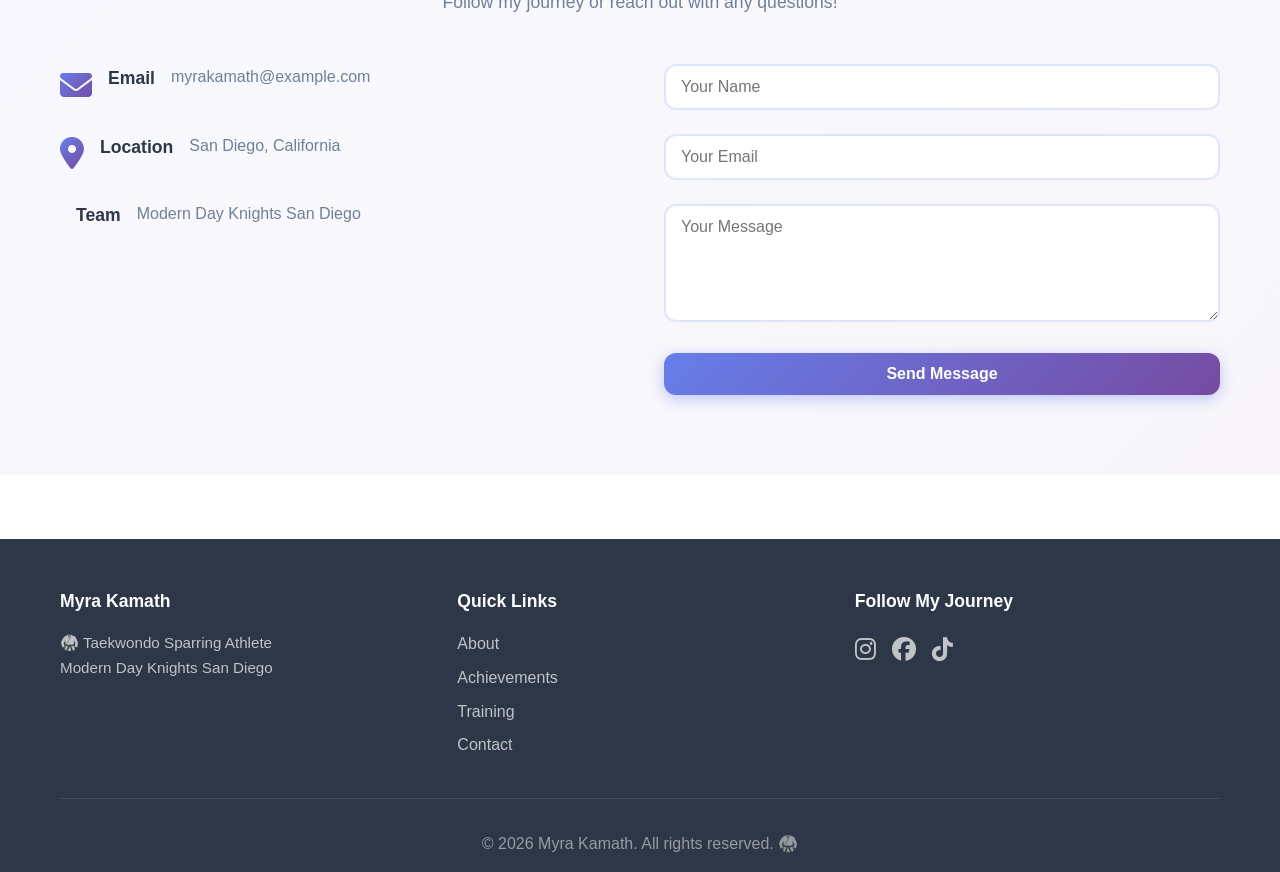
==== commit 6a21536f: "Update achievement dates: AAU Nationals -> July 2026; CTU California State Open -> August 2026" ====
--- a/index.html
+++ b/index.html
@@ -94,7 +94,7 @@
                     <div class="achievement-content">
                         <h3>Gold Medal</h3>
                         <p class="achievement-title">AAU Nationals 2026</p>
-                        <p class="achievement-detail">10-11 Female Novice Division</p>
+                        <p class="achievement-detail">July 2026 — 10-11 Female Novice Division</p>
                         <span class="achievement-tag">National Championship</span>
                     </div>
                 </div>
@@ -118,7 +118,7 @@
                     <div class="achievement-content">
                         <h3>Gold Medal</h3>
                         <p class="achievement-title">CTU California State Open</p>
-                        <p class="achievement-detail">State Open Competition</p>
+                        <p class="achievement-detail">August 2026 — State Open Competition</p>
                         <span class="achievement-tag">CTU California State Open</span>
                     </div>
                 </div>
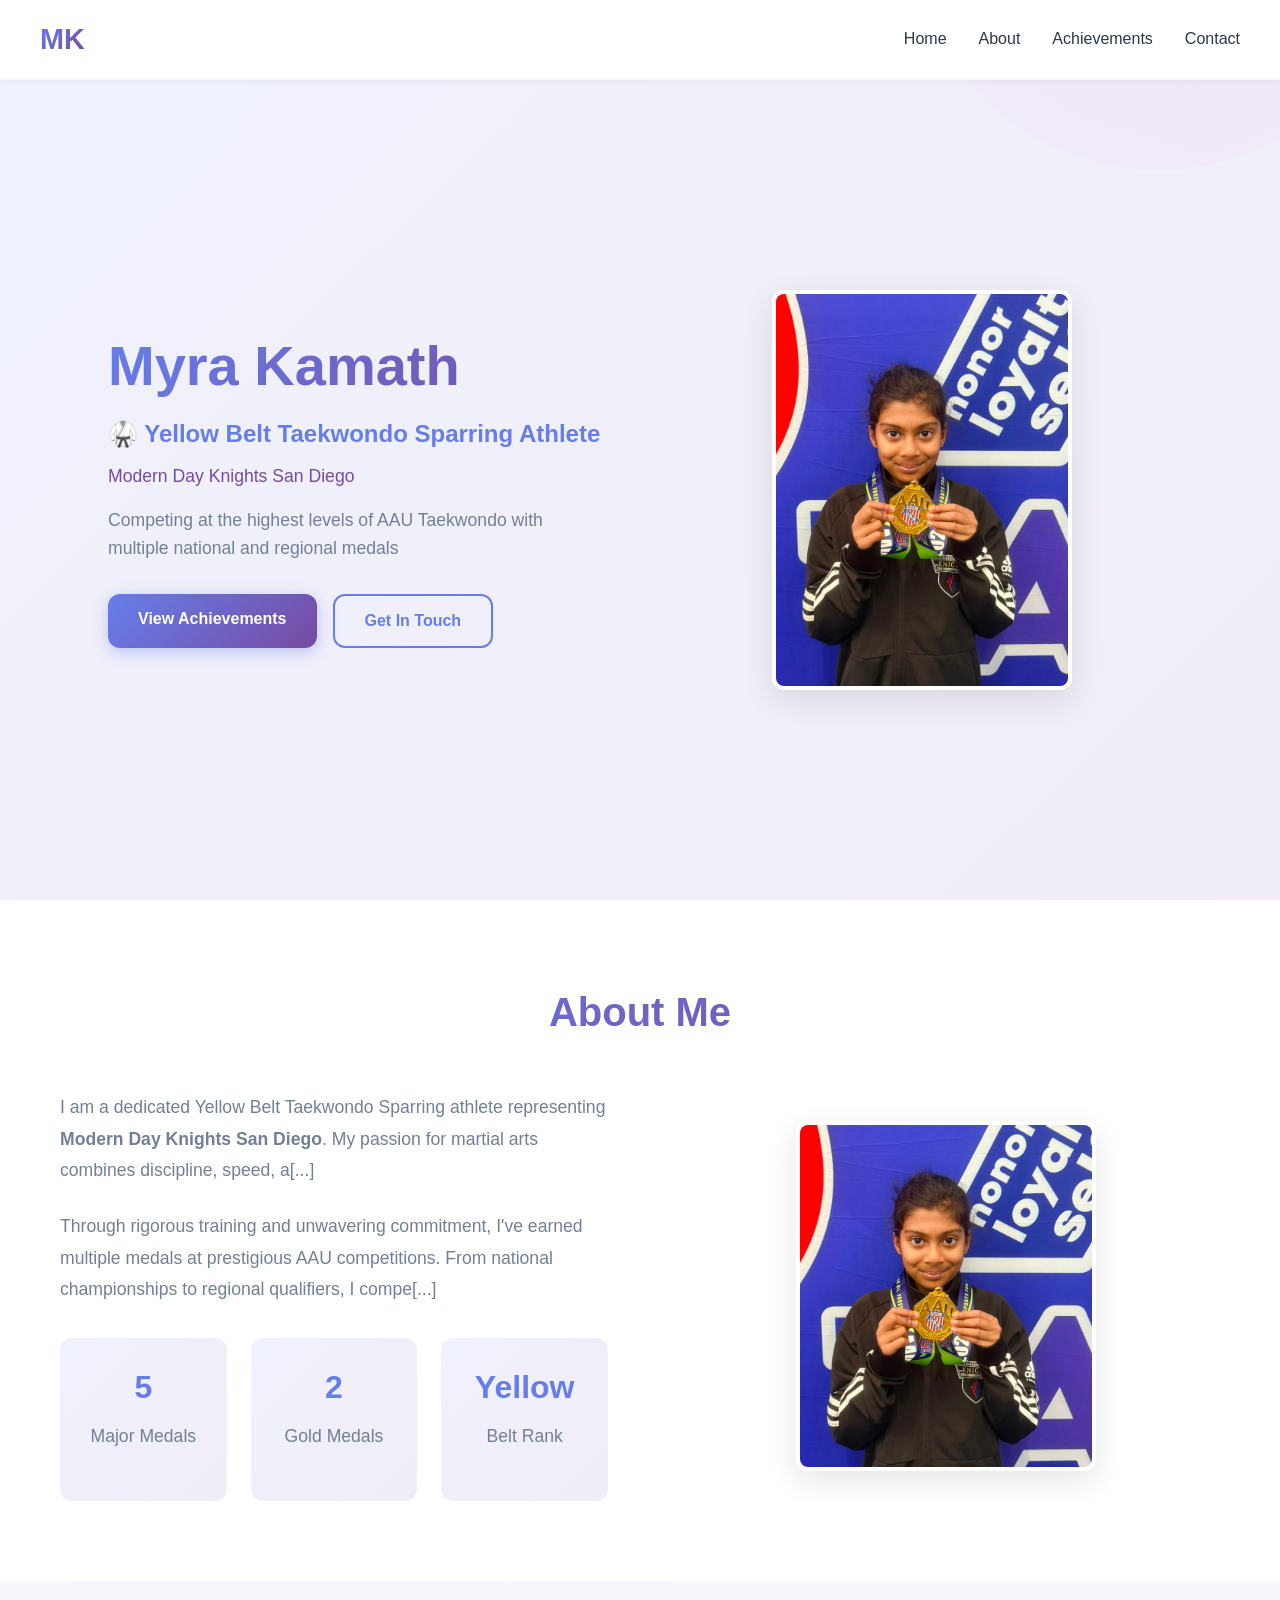
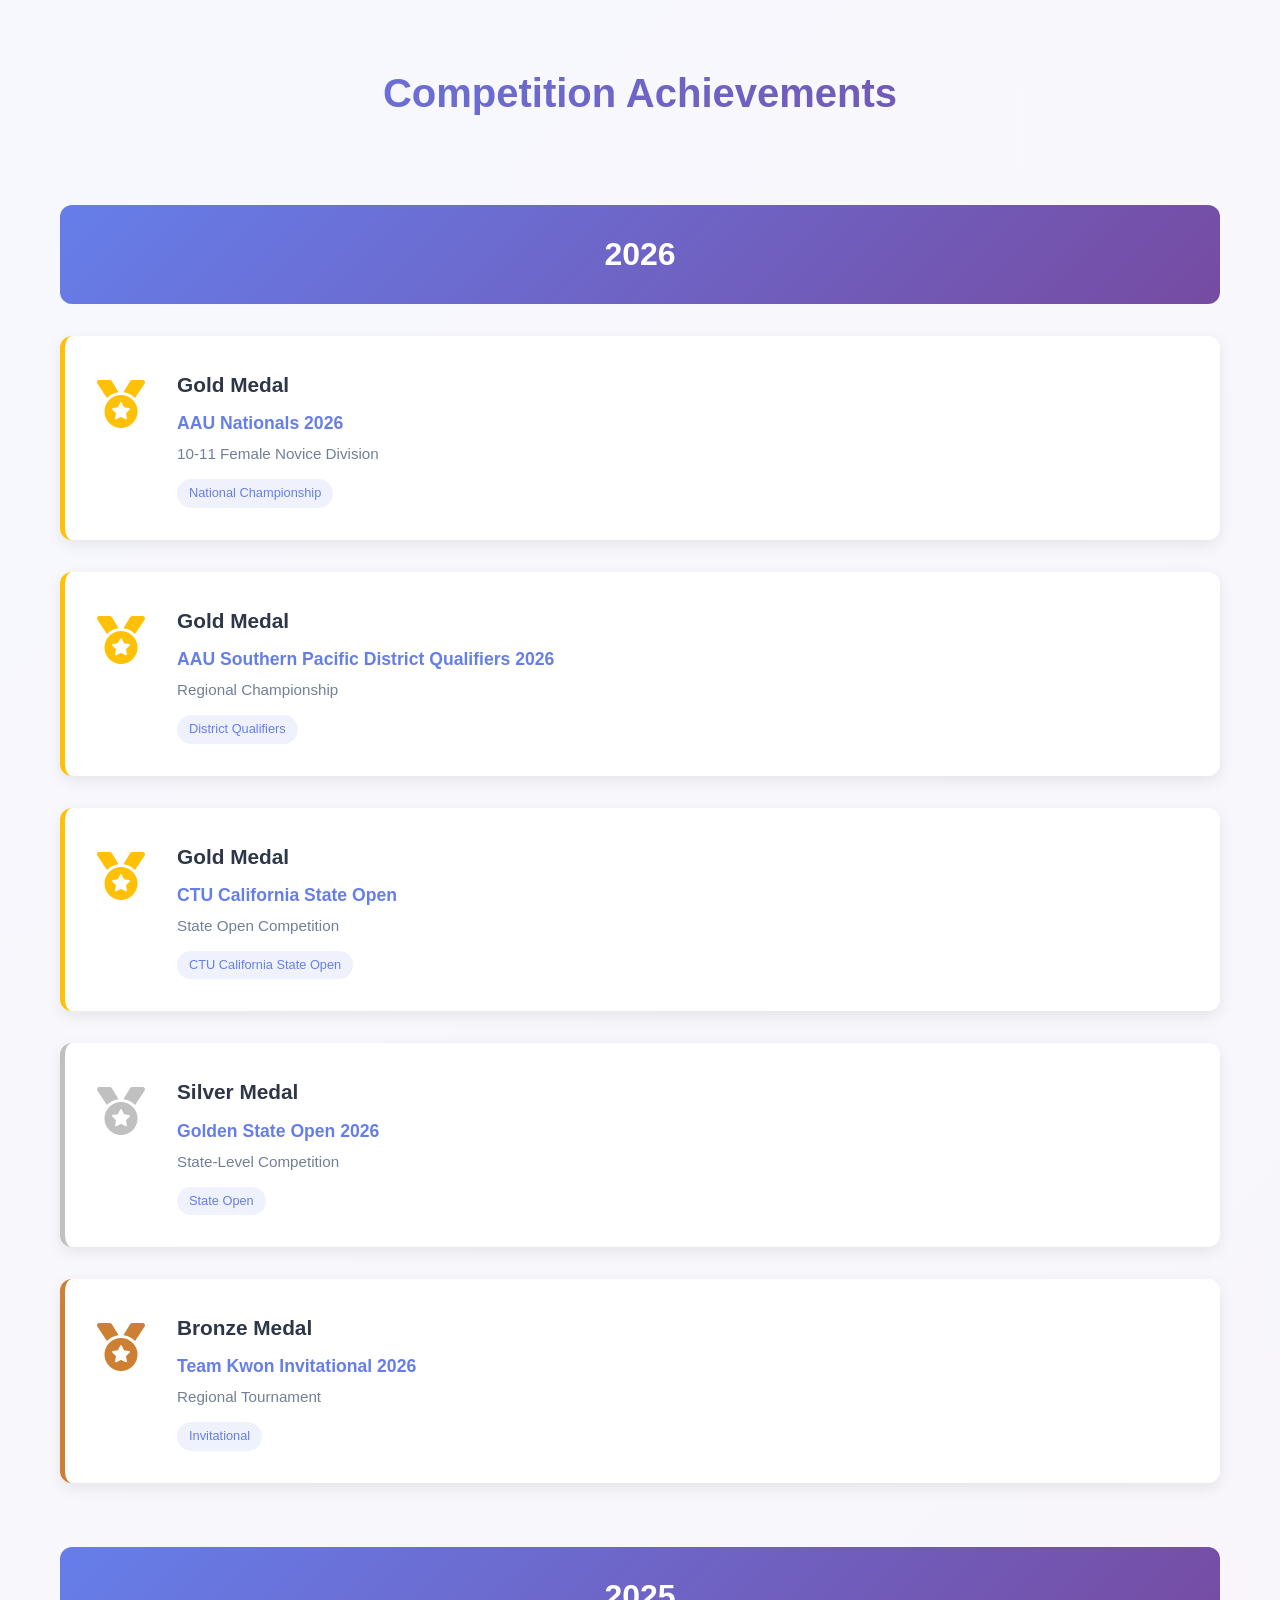
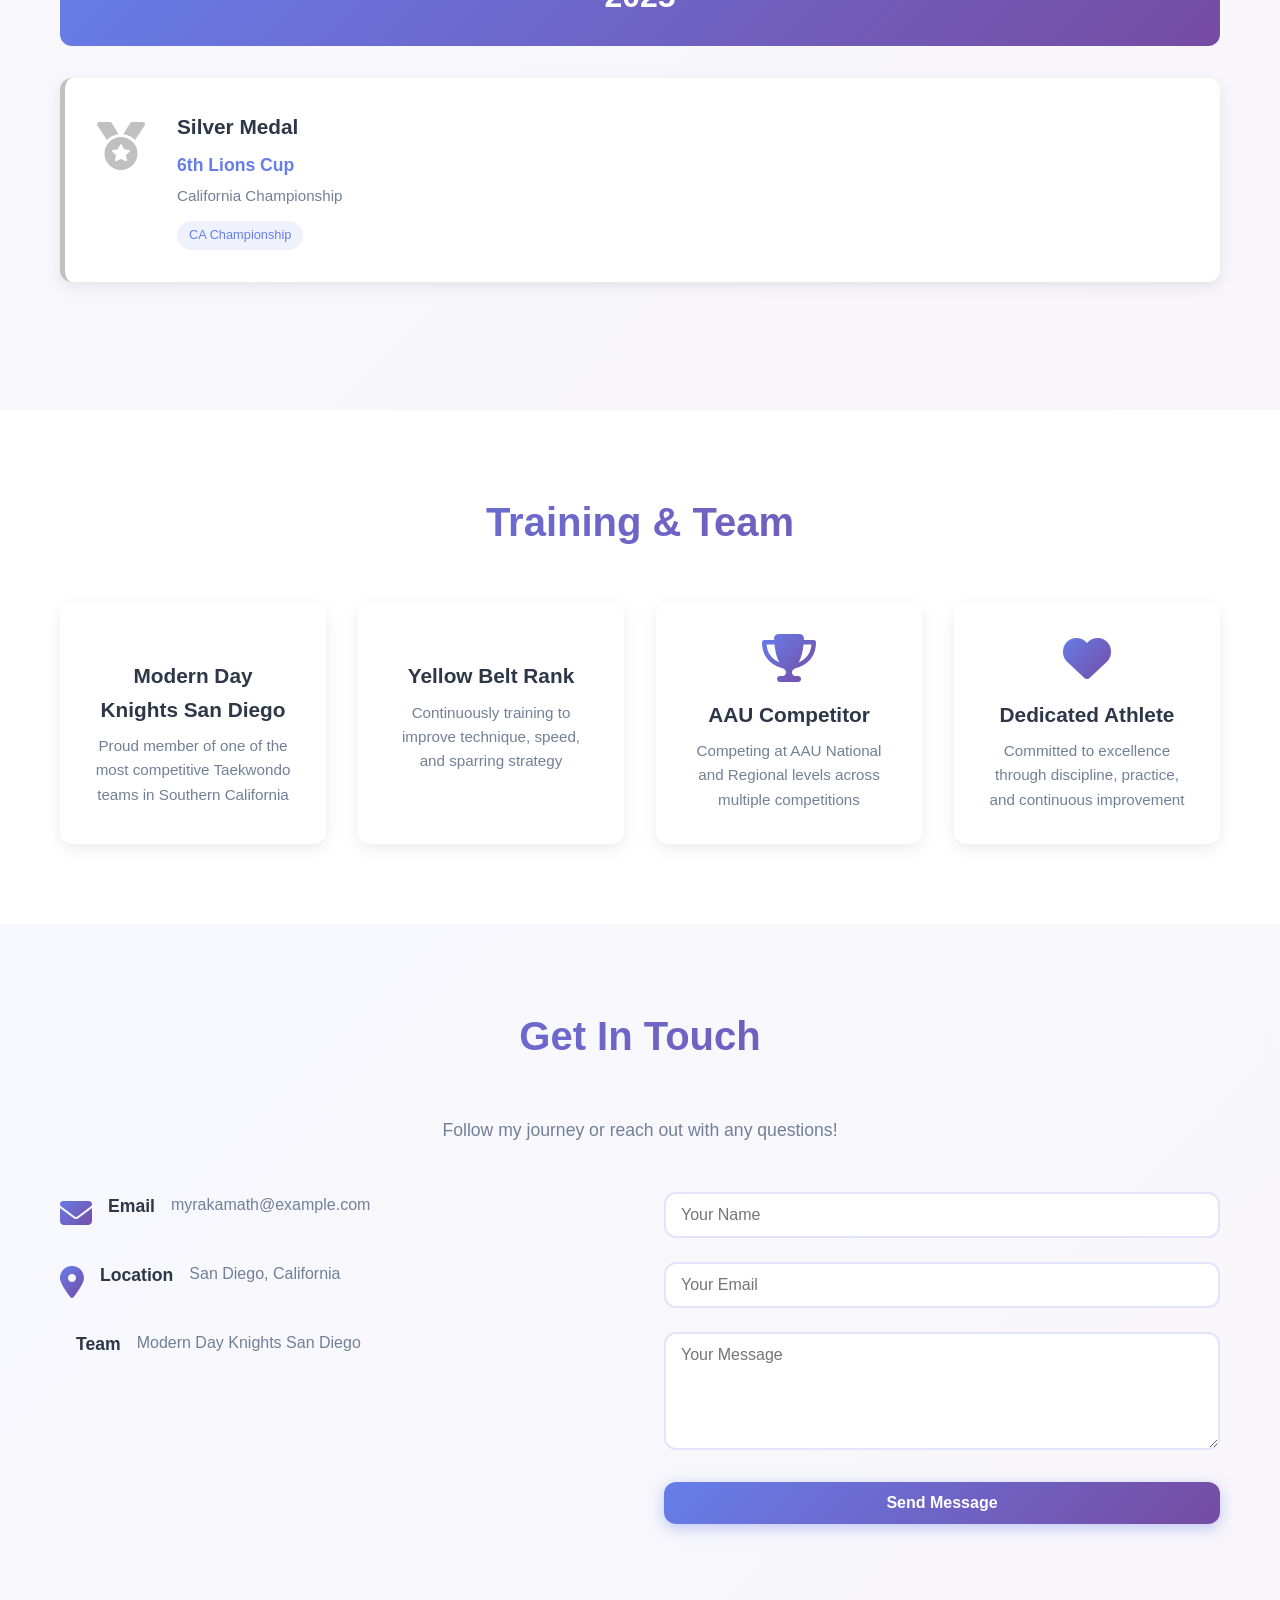
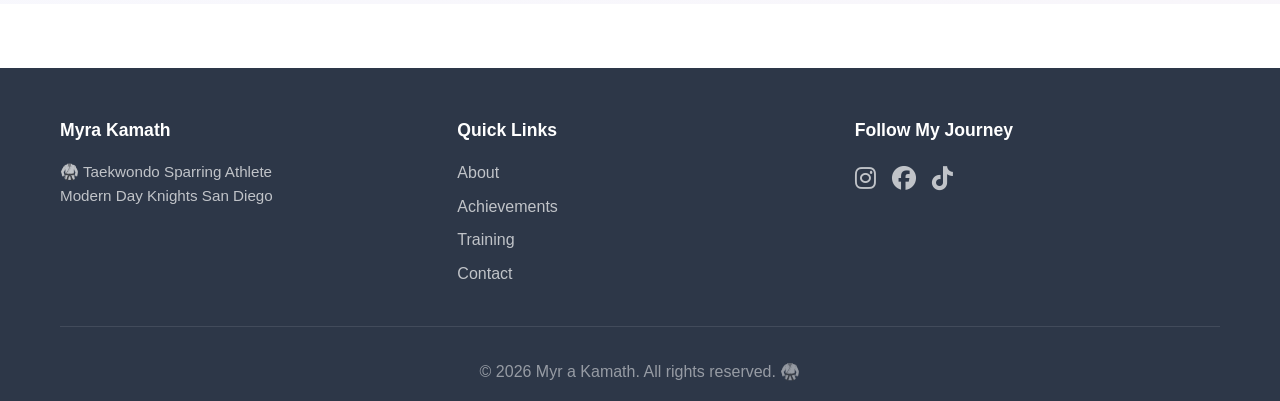
==== commit c6f38e37: "Move Golden State Open from 2025 to 2026 (update year in title)" ====
--- a/index.html
+++ b/index.html
@@ -33,7 +33,7 @@
         <div class="container hero-content">
             <div class="hero-text">
                 <h1 class="hero-title">Myra Kamath</h1>
-                <p class="hero-subtitle">🥋 Green Belt Taekwondo Sparring Athlete</p>
+                <p class="hero-subtitle">🥋 Yellow Belt Taekwondo Sparring Athlete</p>
                 <p class="hero-subtitle-team">Modern Day Knights San Diego</p>
                 <p class="hero-description">Competing at the highest levels of AAU Taekwondo with multiple national and regional medals</p>
                 <div class="cta-buttons">
@@ -53,19 +53,19 @@
             <h2 class="section-title">About Me</h2>
             <div class="about-content">
                 <div class="about-text">
-                    <p>I am a dedicated Green Belt Taekwondo Sparring athlete representing <strong>Modern Day Knights San Diego</strong>. My passion for martial arts combines discipline, speed, a[...]</p>
+                    <p>I am a dedicated Yellow Belt Taekwondo Sparring athlete representing <strong>Modern Day Knights San Diego</strong>. My passion for martial arts combines discipline, speed, a[...]</p>
                     <p>Through rigorous training and unwavering commitment, I've earned multiple medals at prestigious AAU competitions. From national championships to regional qualifiers, I compe[...]</p>
                     <div class="about-stats">
                         <div class="stat-box">
-                            <h3>8</h3>
+                            <h3>5</h3>
                             <p>Major Medals</p>
                         </div>
                         <div class="stat-box">
-                            <h3>5</h3>
+                            <h3>2</h3>
                             <p>Gold Medals</p>
                         </div>
                         <div class="stat-box">
-                            <h3>Green</h3>
+                            <h3>Yellow</h3>
                             <p>Belt Rank</p>
                         </div>
                     </div>
@@ -94,7 +94,7 @@
                     <div class="achievement-content">
                         <h3>Gold Medal</h3>
                         <p class="achievement-title">AAU Nationals 2026</p>
-                        <p class="achievement-detail">July 2026 — 10-11 Female Novice Division</p>
+                        <p class="achievement-detail">10-11 Female Novice Division</p>
                         <span class="achievement-tag">National Championship</span>
                     </div>
                 </div>
@@ -118,32 +118,20 @@
                     <div class="achievement-content">
                         <h3>Gold Medal</h3>
                         <p class="achievement-title">CTU California State Open</p>
-                        <p class="achievement-detail">August 2026 — State Open Competition</p>
+                        <p class="achievement-detail">State Open Competition</p>
                         <span class="achievement-tag">CTU California State Open</span>
                     </div>
                 </div>
 
-                <div class="achievement-card gold">
-                    <div class="medal-icon">
-                        <i class="fas fa-medal"></i>
-                    </div>
-                    <div class="achievement-content">
-                        <h3>Gold Medal</h3>
-                        <p class="achievement-title">Han Maum Festival</p>
-                        <p class="achievement-detail">09/05/2026 — Festival Competition</p>
-                        <span class="achievement-tag">Han Maum Festival</span>
-                    </div>
-                </div>
-
-                <div class="achievement-card gold">
-                    <div class="medal-icon">
-                        <i class="fas fa-medal"></i>
-                    </div>
-                    <div class="achievement-content">
-                        <h3>Gold Medal</h3>
-                        <p class="achievement-title">Han Maum Festival</p>
-                        <p class="achievement-detail">09/05/2026 — Festival Competition</p>
-                        <span class="achievement-tag">Han Maum Festival</span>
+                <div class="achievement-card silver">
+                    <div class="medal-icon">
+                        <i class="fas fa-medal"></i>
+                    </div>
+                    <div class="achievement-content">
+                        <h3>Silver Medal</h3>
+                        <p class="achievement-title">Golden State Open 2026</p>
+                        <p class="achievement-detail">State-Level Competition</p>
+                        <span class="achievement-tag">State Open</span>
                     </div>
                 </div>
 
@@ -170,18 +158,6 @@
                     </div>
                     <div class="achievement-content">
                         <h3>Silver Medal</h3>
-                        <p class="achievement-title">Golden State Open 2025</p>
-                        <p class="achievement-detail">State-Level Competition</p>
-                        <span class="achievement-tag">State Open</span>
-                    </div>
-                </div>
-
-                <div class="achievement-card silver">
-                    <div class="medal-icon">
-                        <i class="fas fa-medal"></i>
-                    </div>
-                    <div class="achievement-content">
-                        <h3>Silver Medal</h3>
                         <p class="achievement-title">6th Lions Cup</p>
                         <p class="achievement-detail">California Championship</p>
                         <span class="achievement-tag">CA Championship</span>
@@ -203,7 +179,7 @@
                 </div>
                 <div class="training-card">
                     <i class="fas fa-belt-solid"></i>
-                    <h3>Green Belt Rank</h3>
+                    <h3>Yellow Belt Rank</h3>
                     <p>Continuously training to improve technique, speed, and sparring strategy</p>
                 </div>
                 <div class="training-card">
@@ -289,7 +265,7 @@
                 </div>
             </div>
             <div class="footer-bottom">
-                <p>&copy; 2026 Myra Kamath. All rights reserved. 🥋</p>
+                <p>&copy; 2026 Myr a Kamath. All rights reserved. 🥋</p>
             </div>
         </div>
     </footer>
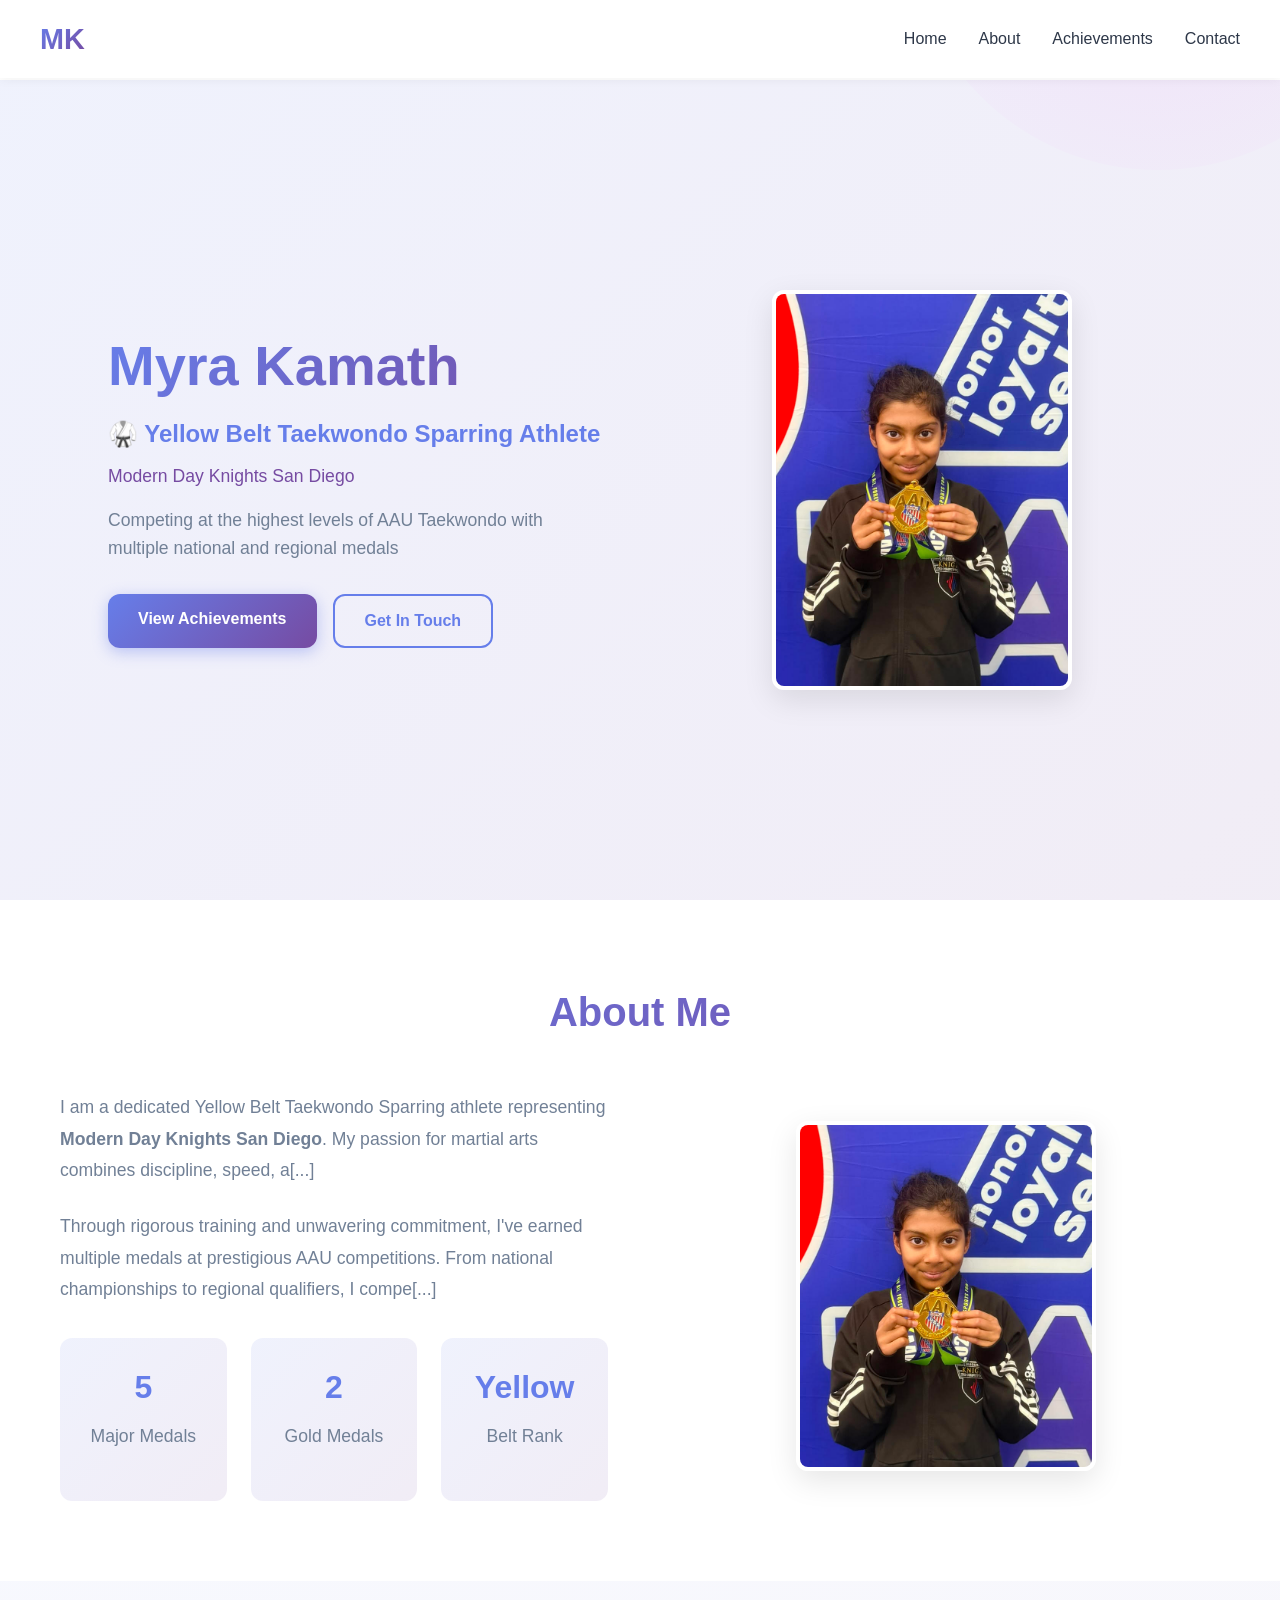
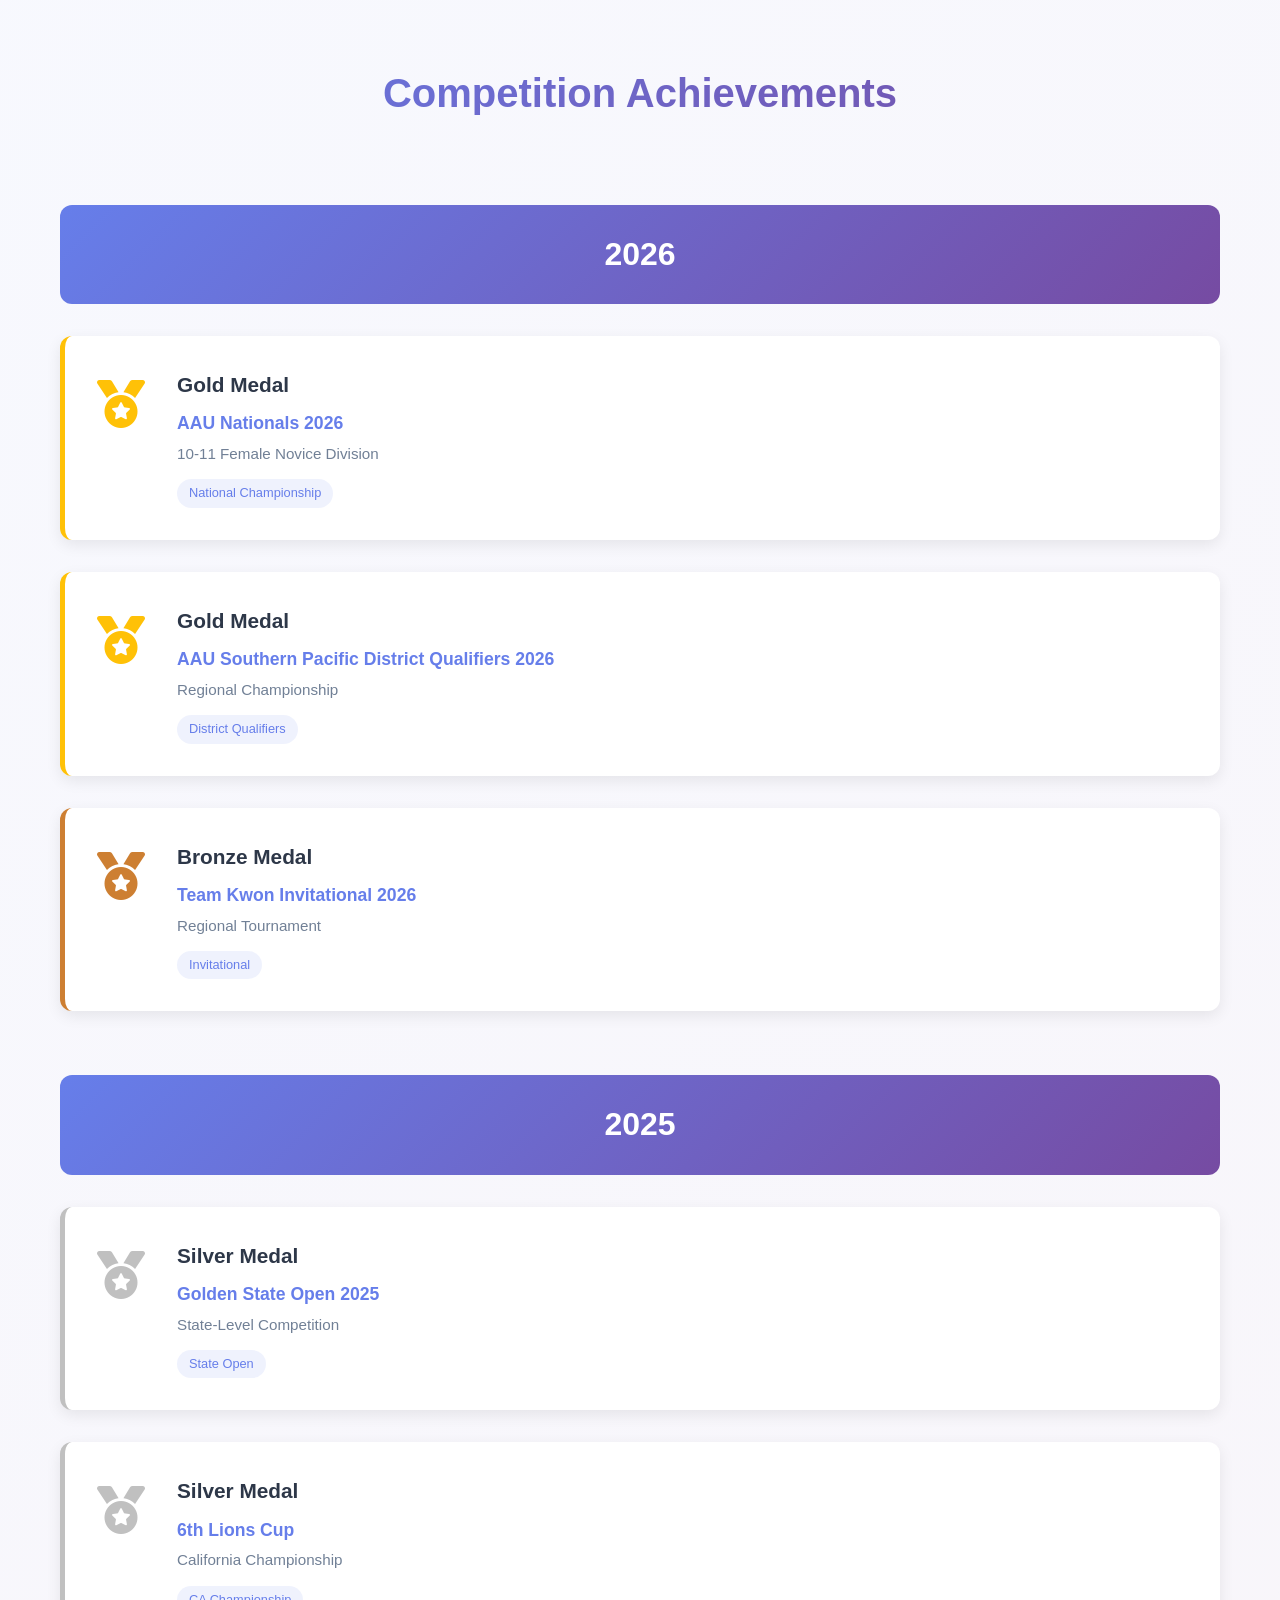
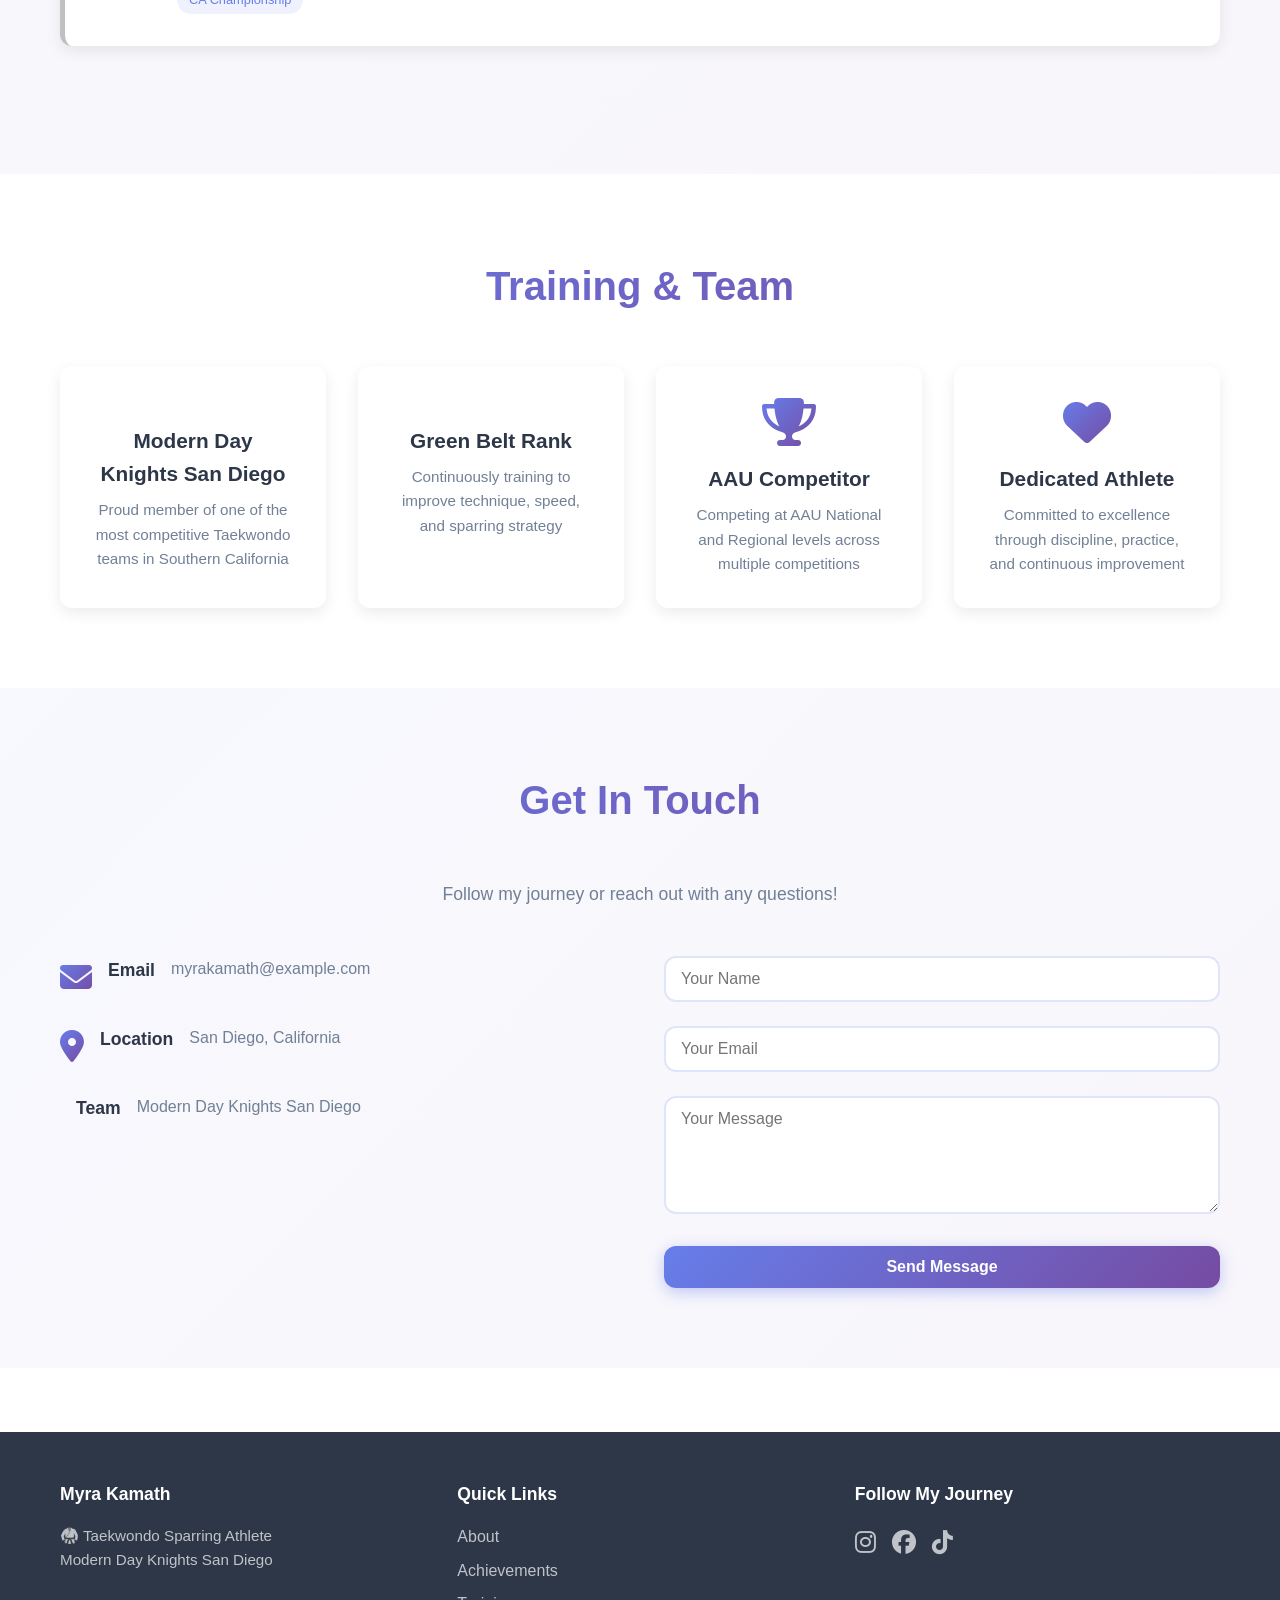
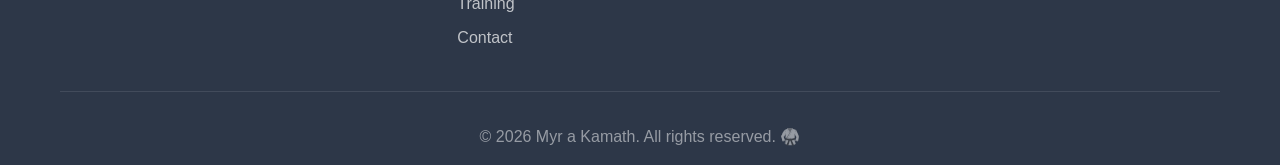
==== commit b781e694: "Update training card: Yellow Belt -> Green Belt" ====
--- a/index.html
+++ b/index.html
@@ -53,8 +53,8 @@
             <h2 class="section-title">About Me</h2>
             <div class="about-content">
                 <div class="about-text">
-                    <p>I am a dedicated Yellow Belt Taekwondo Sparring athlete representing <strong>Modern Day Knights San Diego</strong>. My passion for martial arts combines discipline, speed, a[...]</p>
-                    <p>Through rigorous training and unwavering commitment, I've earned multiple medals at prestigious AAU competitions. From national championships to regional qualifiers, I compe[...]</p>
+                    <p>I am a dedicated Yellow Belt Taekwondo Sparring athlete representing <strong>Modern Day Knights San Diego</strong>. My passion for martial arts combines discipline, speed, a[...]
+                    <p>Through rigorous training and unwavering commitment, I've earned multiple medals at prestigious AAU competitions. From national championships to regional qualifiers, I compe[...]
                     <div class="about-stats">
                         <div class="stat-box">
                             <h3>5</h3>
@@ -111,30 +111,6 @@
                     </div>
                 </div>
 
-                <div class="achievement-card gold">
-                    <div class="medal-icon">
-                        <i class="fas fa-medal"></i>
-                    </div>
-                    <div class="achievement-content">
-                        <h3>Gold Medal</h3>
-                        <p class="achievement-title">CTU California State Open</p>
-                        <p class="achievement-detail">State Open Competition</p>
-                        <span class="achievement-tag">CTU California State Open</span>
-                    </div>
-                </div>
-
-                <div class="achievement-card silver">
-                    <div class="medal-icon">
-                        <i class="fas fa-medal"></i>
-                    </div>
-                    <div class="achievement-content">
-                        <h3>Silver Medal</h3>
-                        <p class="achievement-title">Golden State Open 2026</p>
-                        <p class="achievement-detail">State-Level Competition</p>
-                        <span class="achievement-tag">State Open</span>
-                    </div>
-                </div>
-
                 <div class="achievement-card bronze">
                     <div class="medal-icon">
                         <i class="fas fa-medal"></i>
@@ -158,6 +134,18 @@
                     </div>
                     <div class="achievement-content">
                         <h3>Silver Medal</h3>
+                        <p class="achievement-title">Golden State Open 2025</p>
+                        <p class="achievement-detail">State-Level Competition</p>
+                        <span class="achievement-tag">State Open</span>
+                    </div>
+                </div>
+
+                <div class="achievement-card silver">
+                    <div class="medal-icon">
+                        <i class="fas fa-medal"></i>
+                    </div>
+                    <div class="achievement-content">
+                        <h3>Silver Medal</h3>
                         <p class="achievement-title">6th Lions Cup</p>
                         <p class="achievement-detail">California Championship</p>
                         <span class="achievement-tag">CA Championship</span>
@@ -179,7 +167,7 @@
                 </div>
                 <div class="training-card">
                     <i class="fas fa-belt-solid"></i>
-                    <h3>Yellow Belt Rank</h3>
+                    <h3>Green Belt Rank</h3>
                     <p>Continuously training to improve technique, speed, and sparring strategy</p>
                 </div>
                 <div class="training-card">
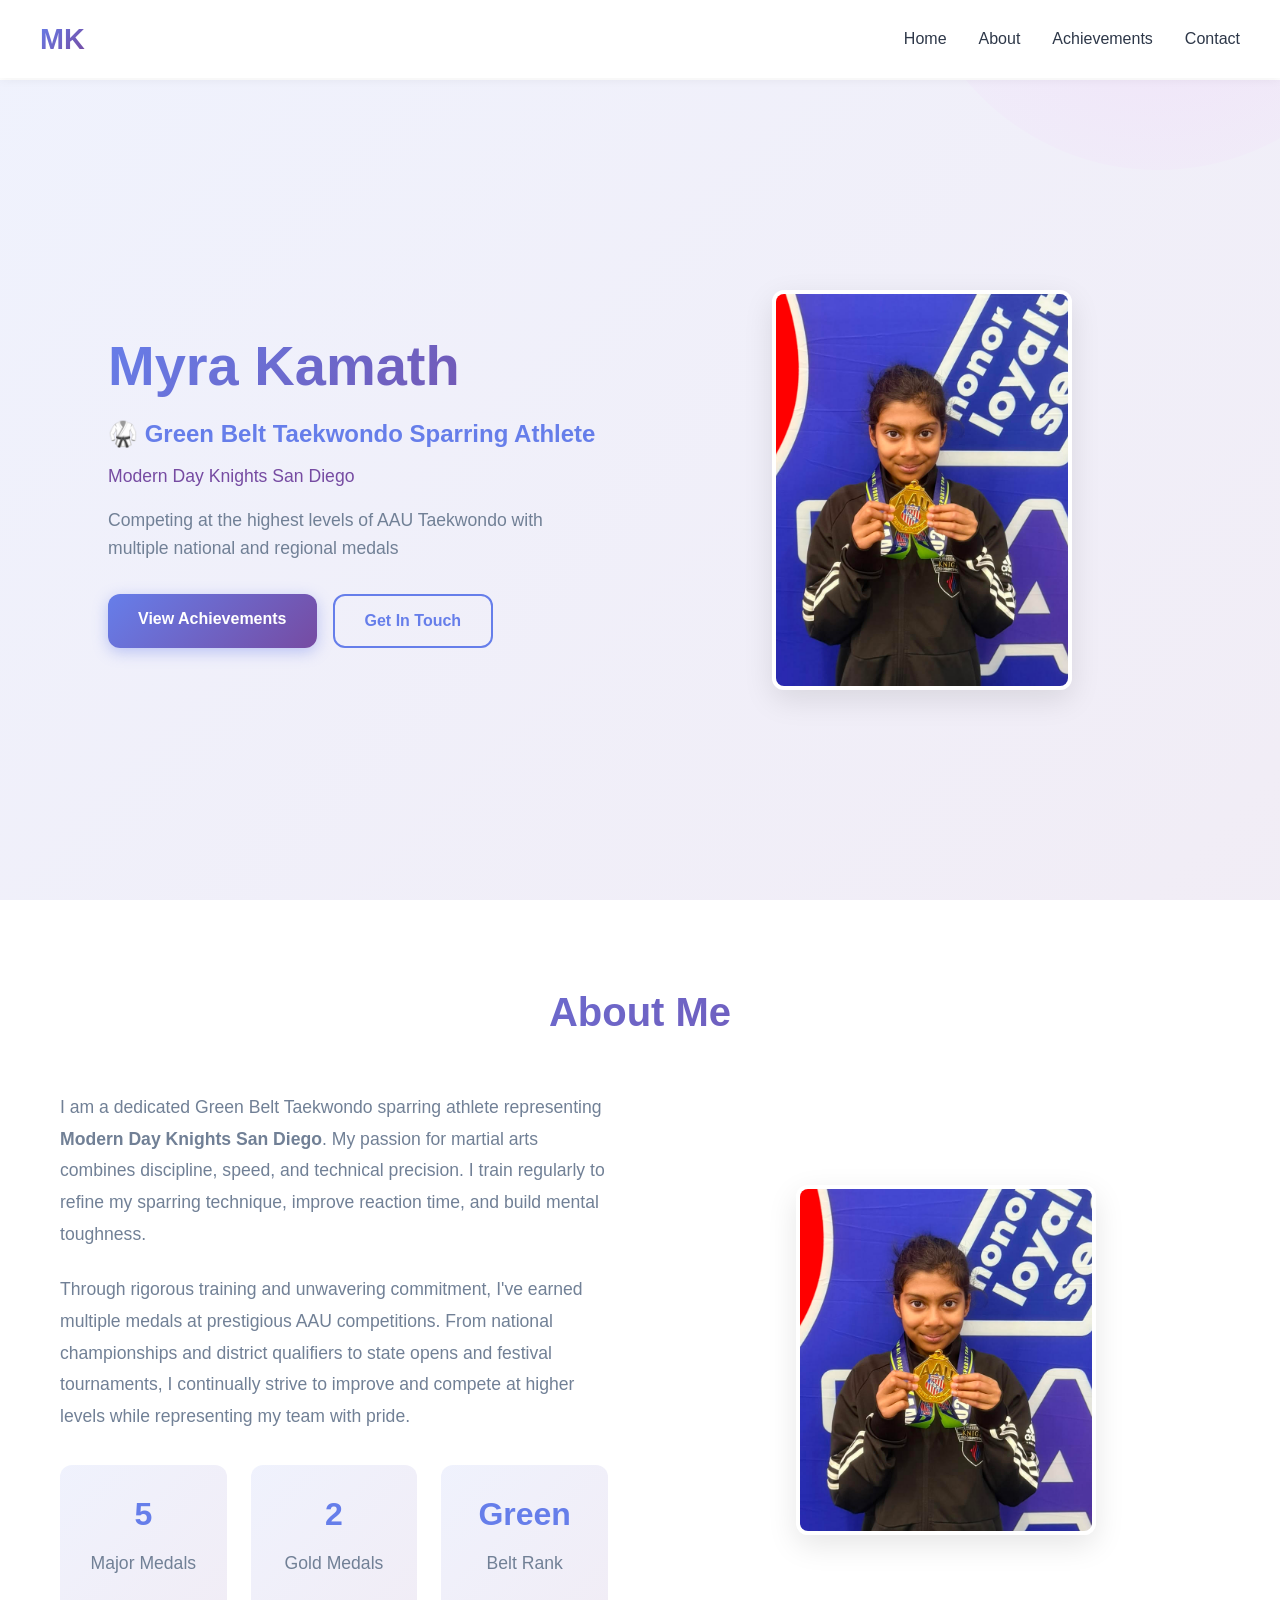
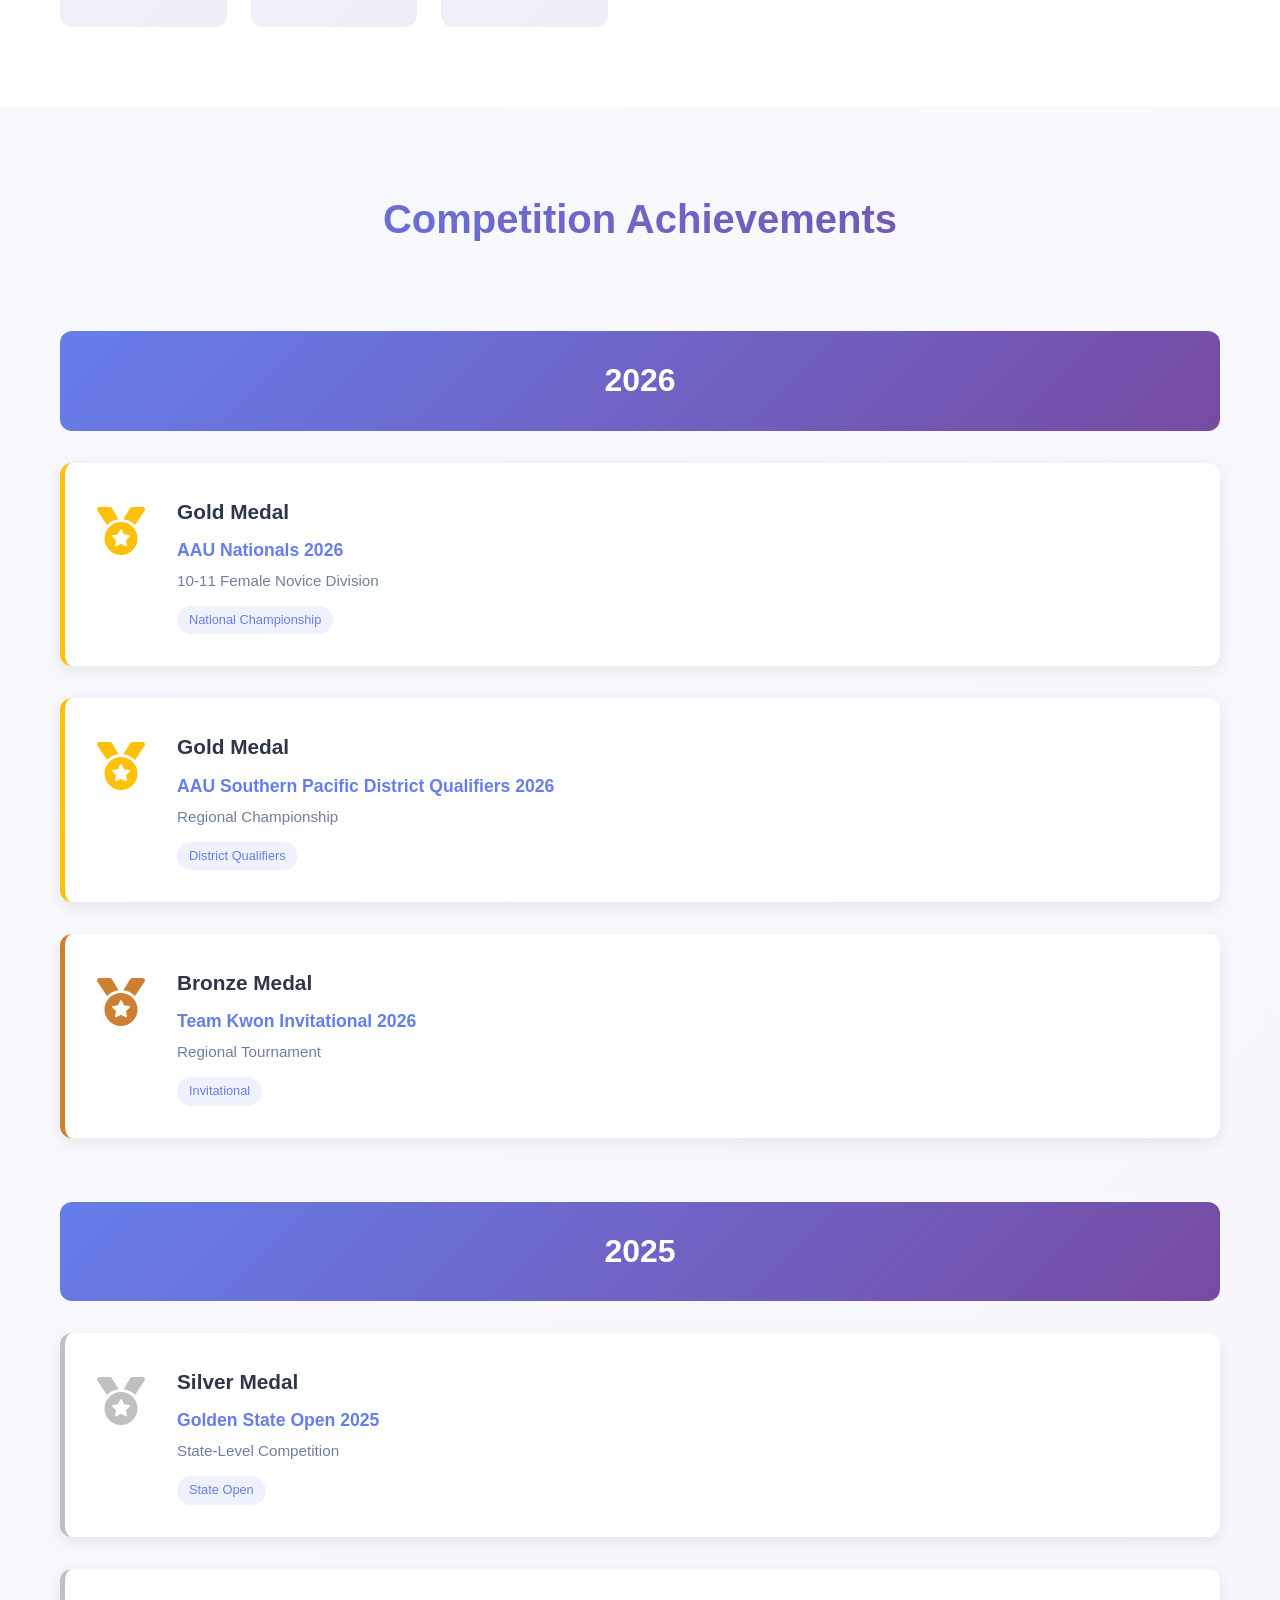
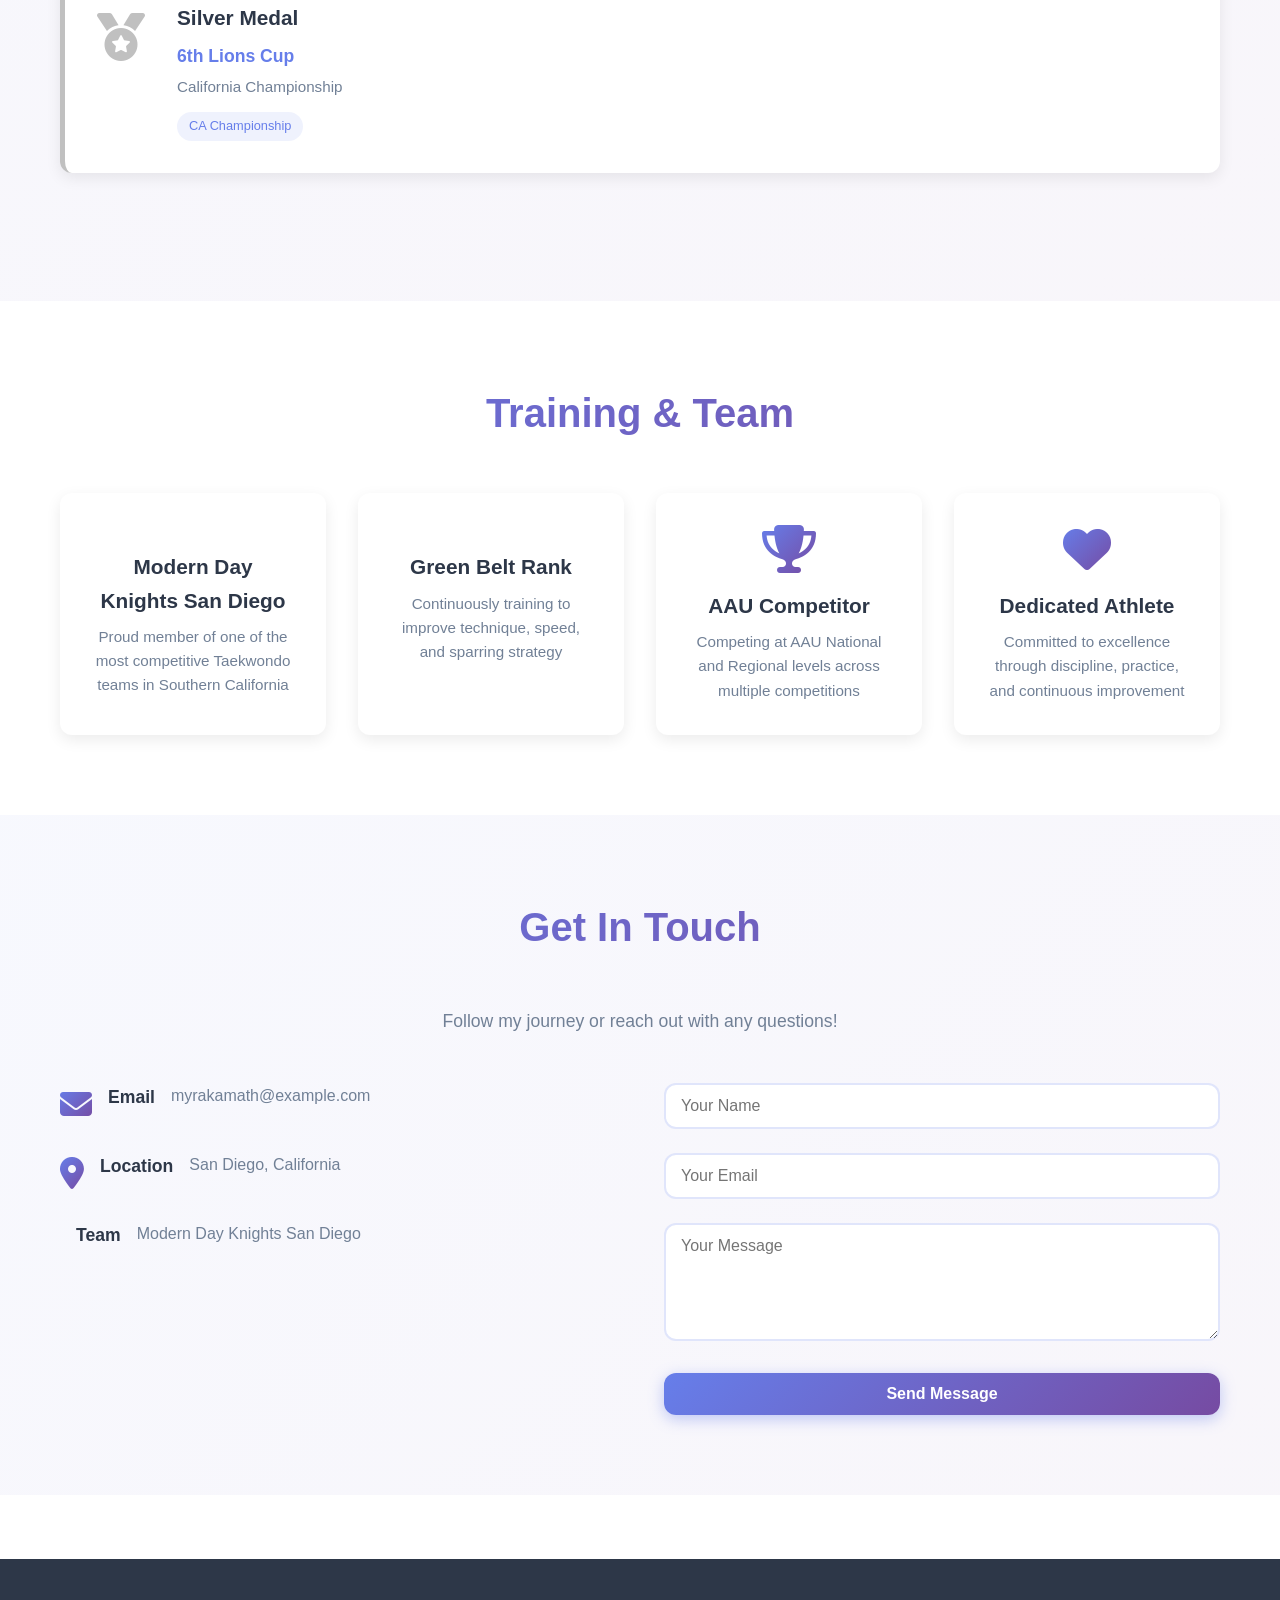
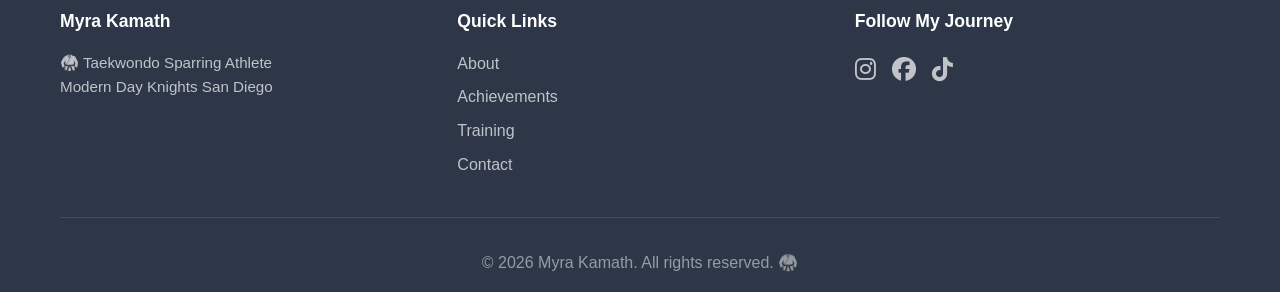
==== commit 90819ef2: "Fix About section text and make belt mentions consistent (set Green Belt)" ====
--- a/index.html
+++ b/index.html
@@ -33,7 +33,7 @@
         <div class="container hero-content">
             <div class="hero-text">
                 <h1 class="hero-title">Myra Kamath</h1>
-                <p class="hero-subtitle">🥋 Yellow Belt Taekwondo Sparring Athlete</p>
+                <p class="hero-subtitle">🥋 Green Belt Taekwondo Sparring Athlete</p>
                 <p class="hero-subtitle-team">Modern Day Knights San Diego</p>
                 <p class="hero-description">Competing at the highest levels of AAU Taekwondo with multiple national and regional medals</p>
                 <div class="cta-buttons">
@@ -53,8 +53,8 @@
             <h2 class="section-title">About Me</h2>
             <div class="about-content">
                 <div class="about-text">
-                    <p>I am a dedicated Yellow Belt Taekwondo Sparring athlete representing <strong>Modern Day Knights San Diego</strong>. My passion for martial arts combines discipline, speed, a[...]
-                    <p>Through rigorous training and unwavering commitment, I've earned multiple medals at prestigious AAU competitions. From national championships to regional qualifiers, I compe[...]
+                    <p>I am a dedicated Green Belt Taekwondo sparring athlete representing <strong>Modern Day Knights San Diego</strong>. My passion for martial arts combines discipline, speed, and technical precision. I train regularly to refine my sparring technique, improve reaction time, and build mental toughness.</p>
+                    <p>Through rigorous training and unwavering commitment, I've earned multiple medals at prestigious AAU competitions. From national championships and district qualifiers to state opens and festival tournaments, I continually strive to improve and compete at higher levels while representing my team with pride.</p>
                     <div class="about-stats">
                         <div class="stat-box">
                             <h3>5</h3>
@@ -65,7 +65,7 @@
                             <p>Gold Medals</p>
                         </div>
                         <div class="stat-box">
-                            <h3>Yellow</h3>
+                            <h3>Green</h3>
                             <p>Belt Rank</p>
                         </div>
                     </div>
@@ -253,7 +253,7 @@
                 </div>
             </div>
             <div class="footer-bottom">
-                <p>&copy; 2026 Myr a Kamath. All rights reserved. 🥋</p>
+                <p>&copy; 2026 Myra Kamath. All rights reserved. 🥋</p>
             </div>
         </div>
     </footer>
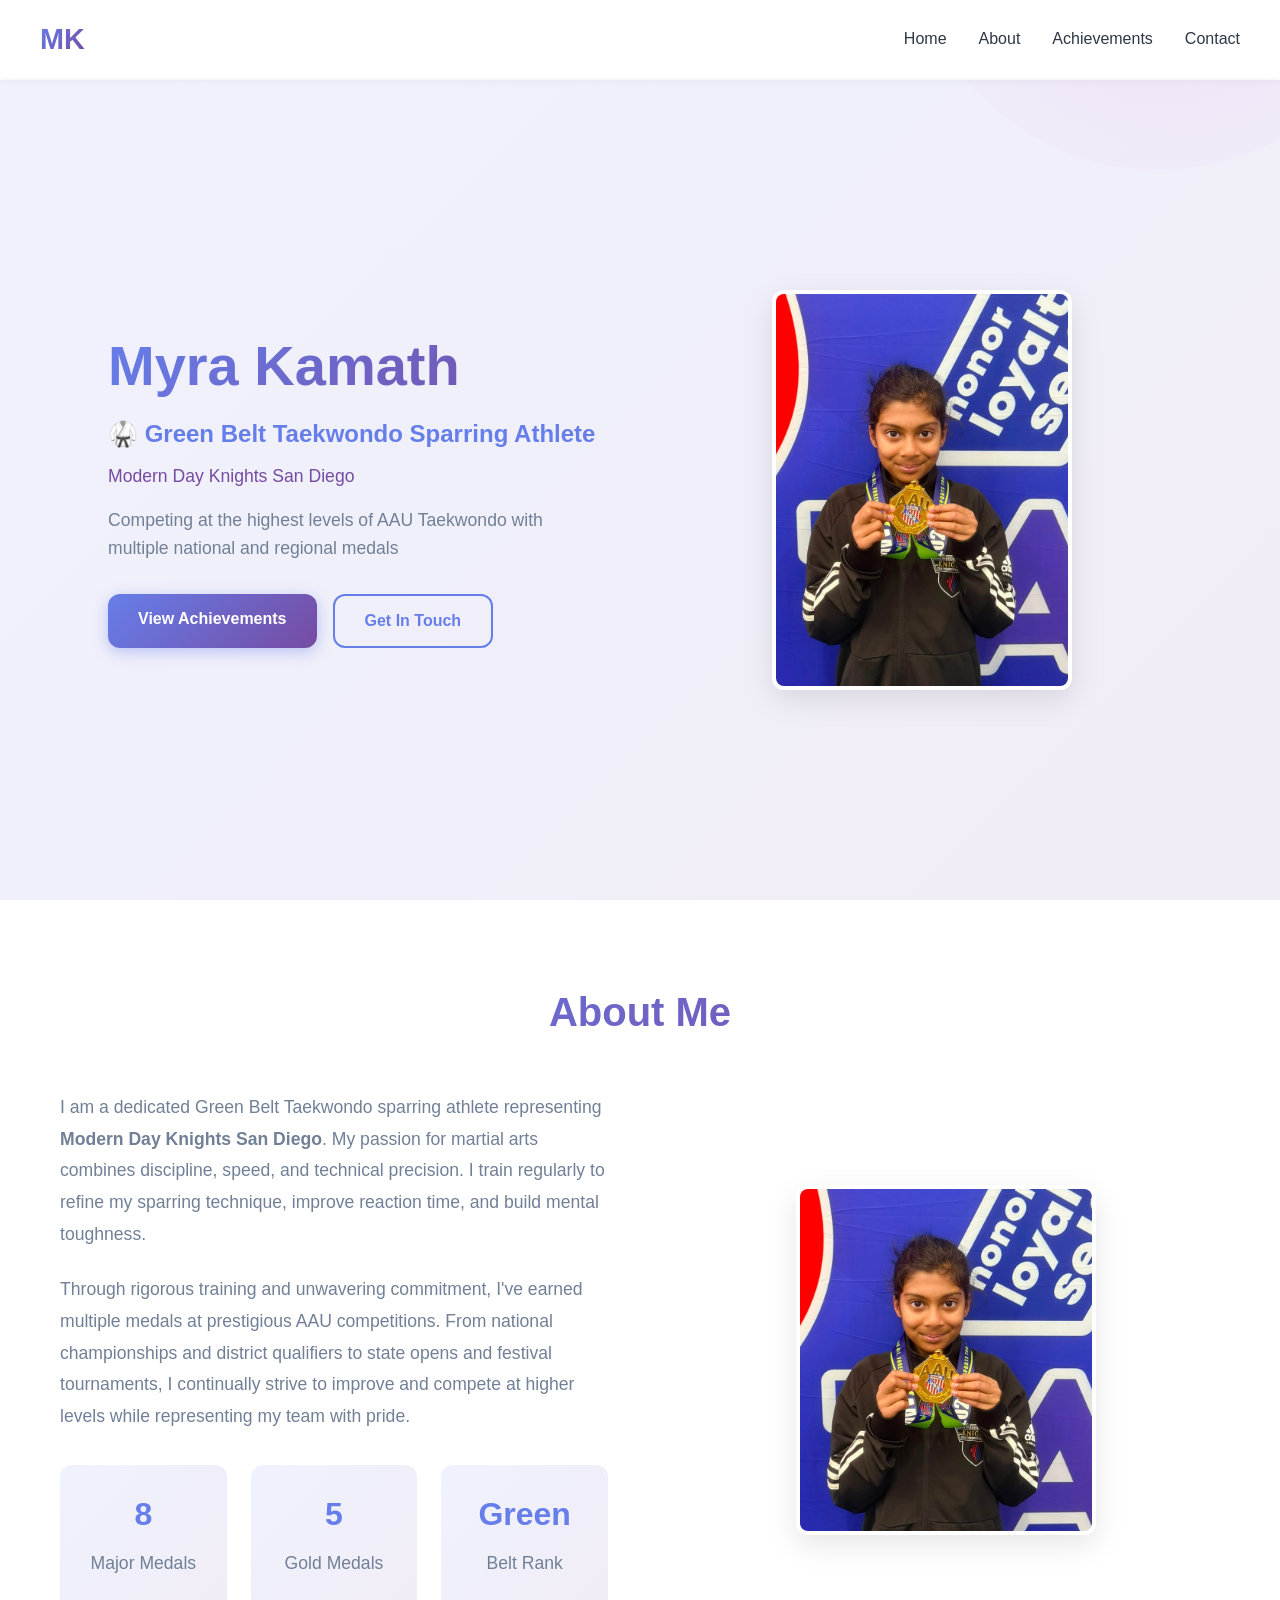
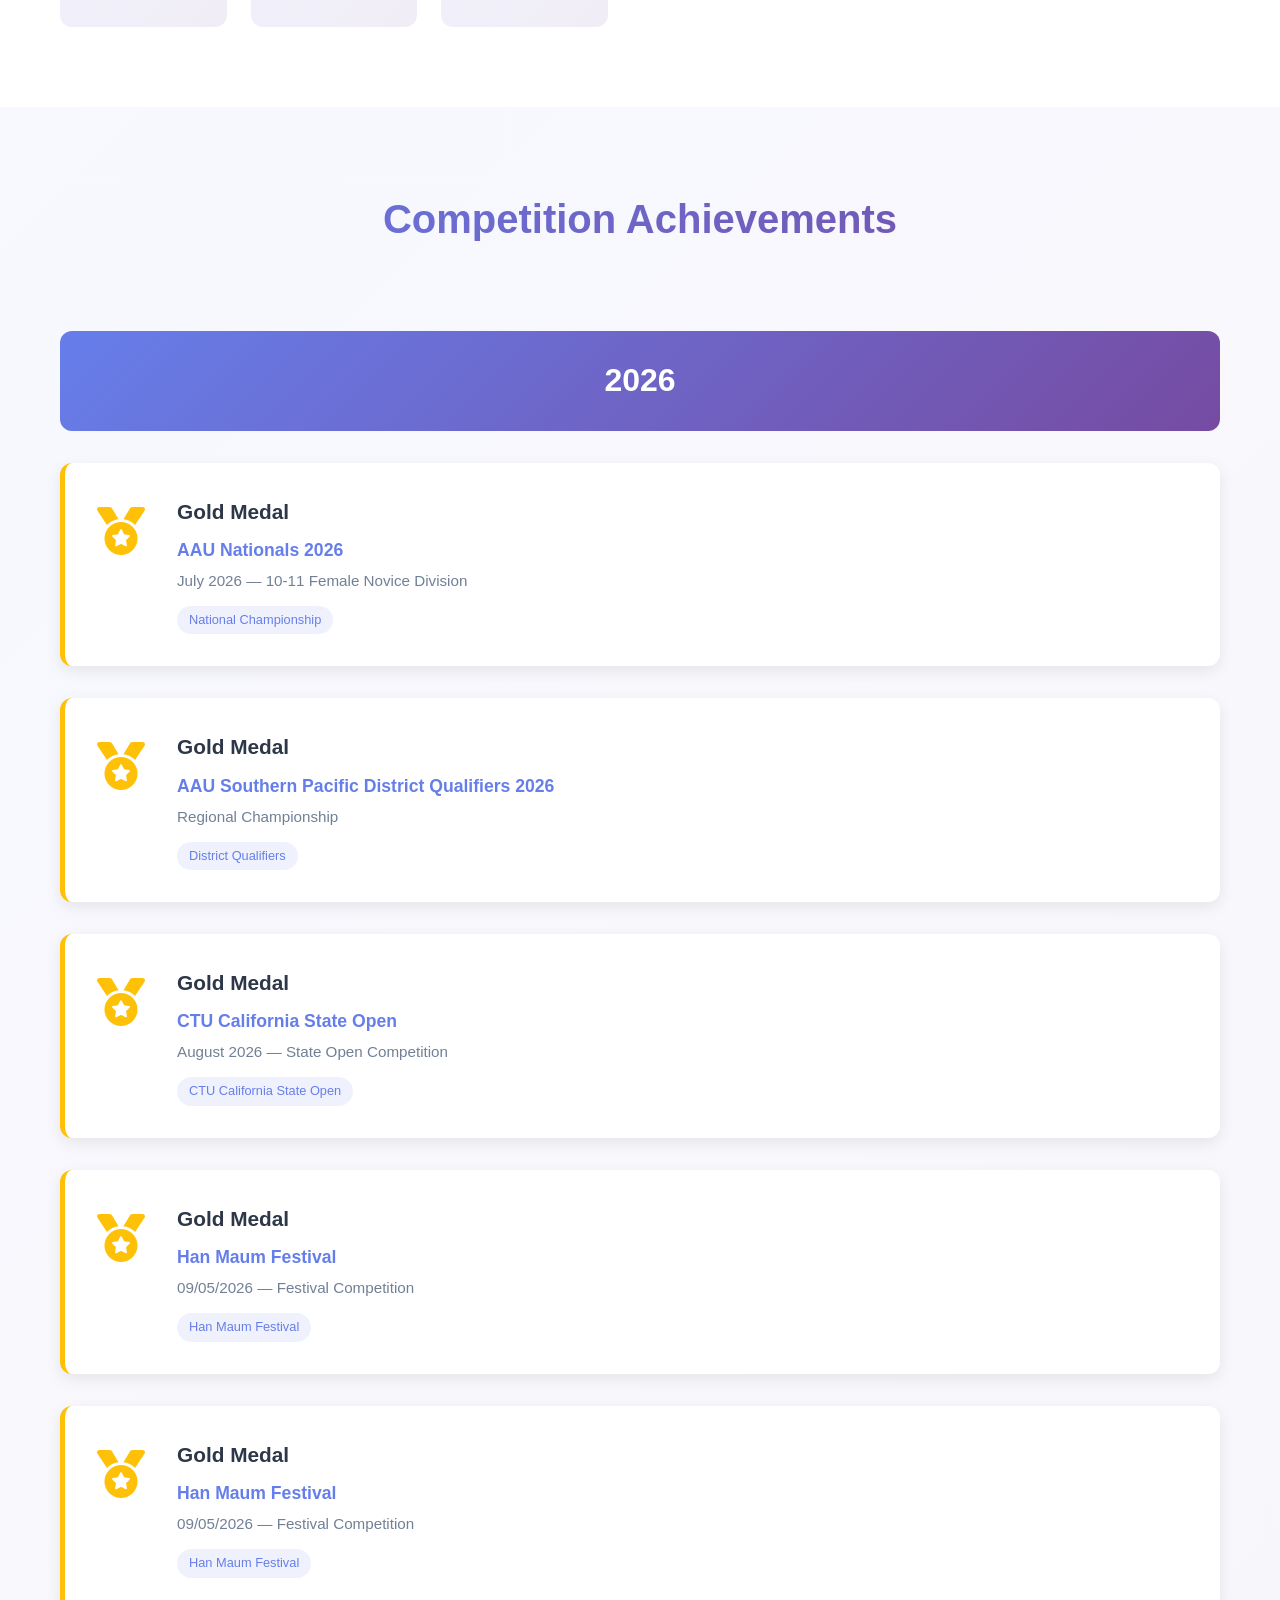
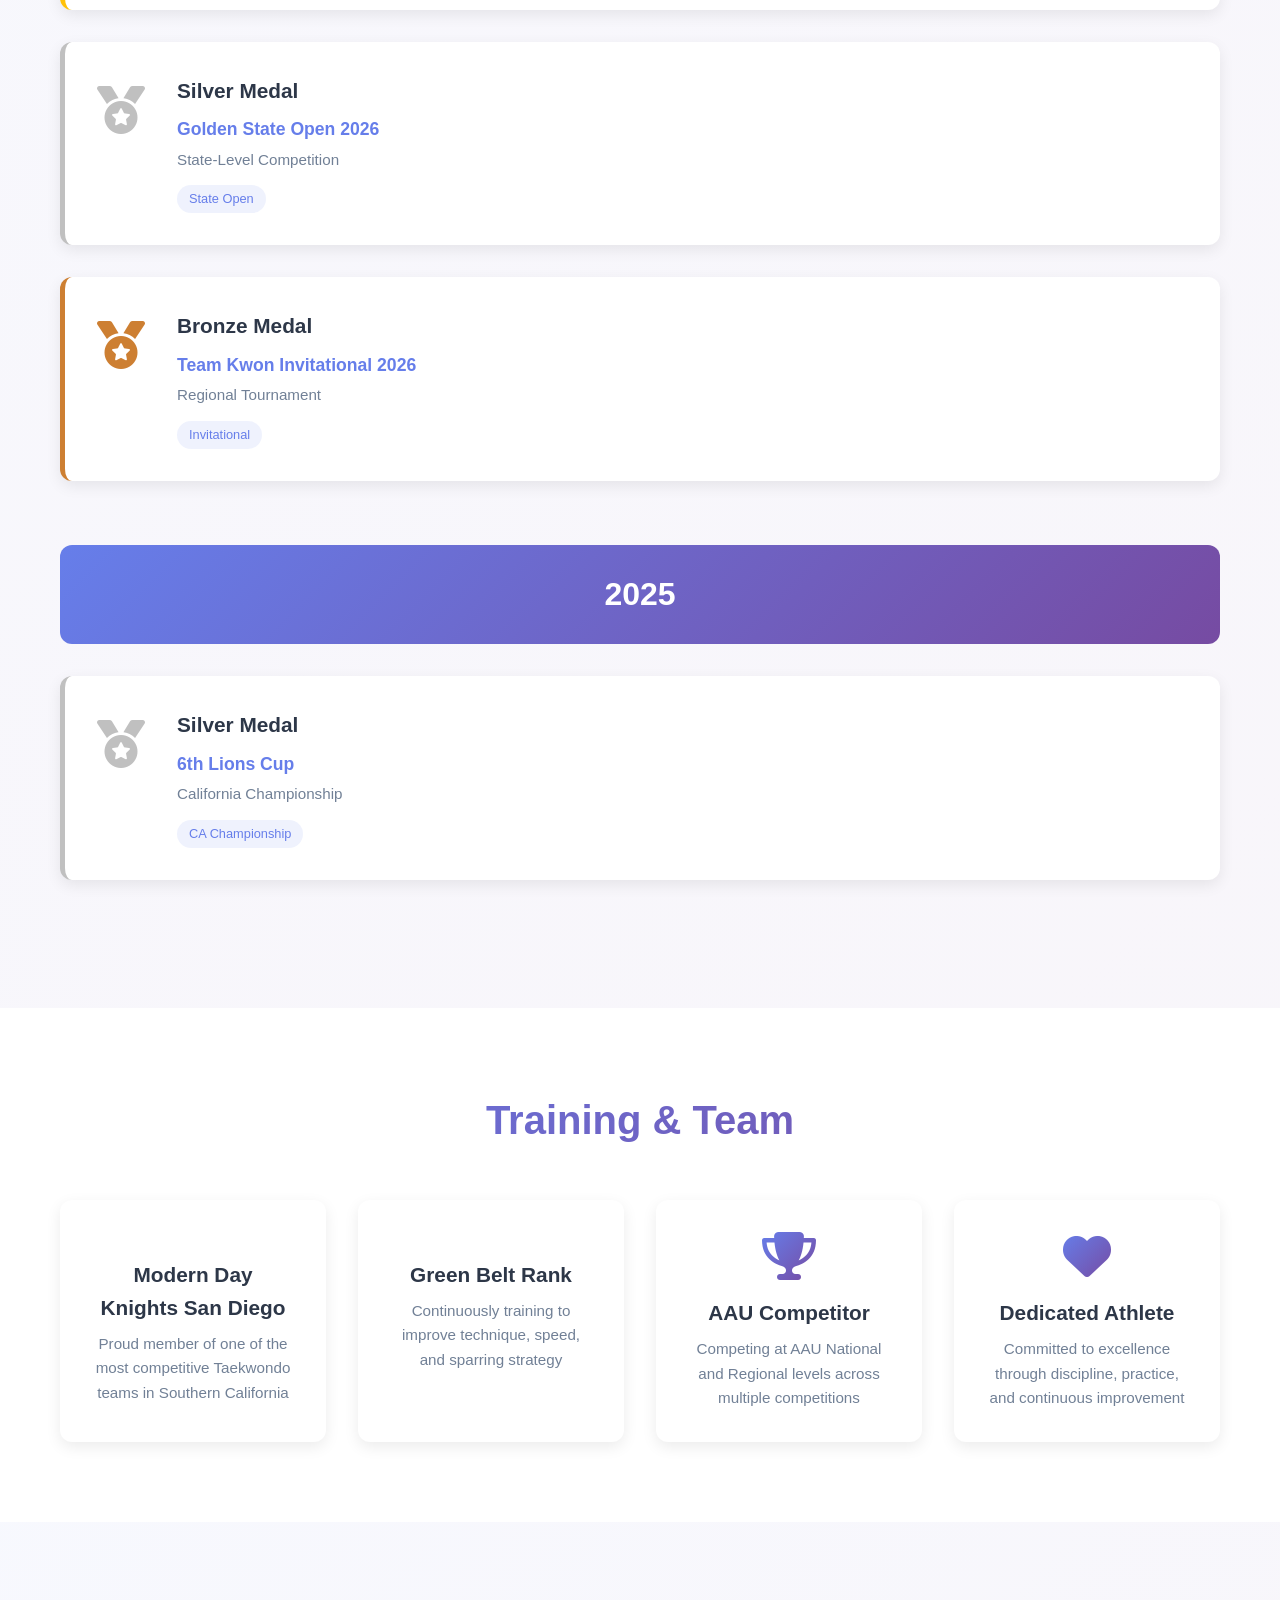
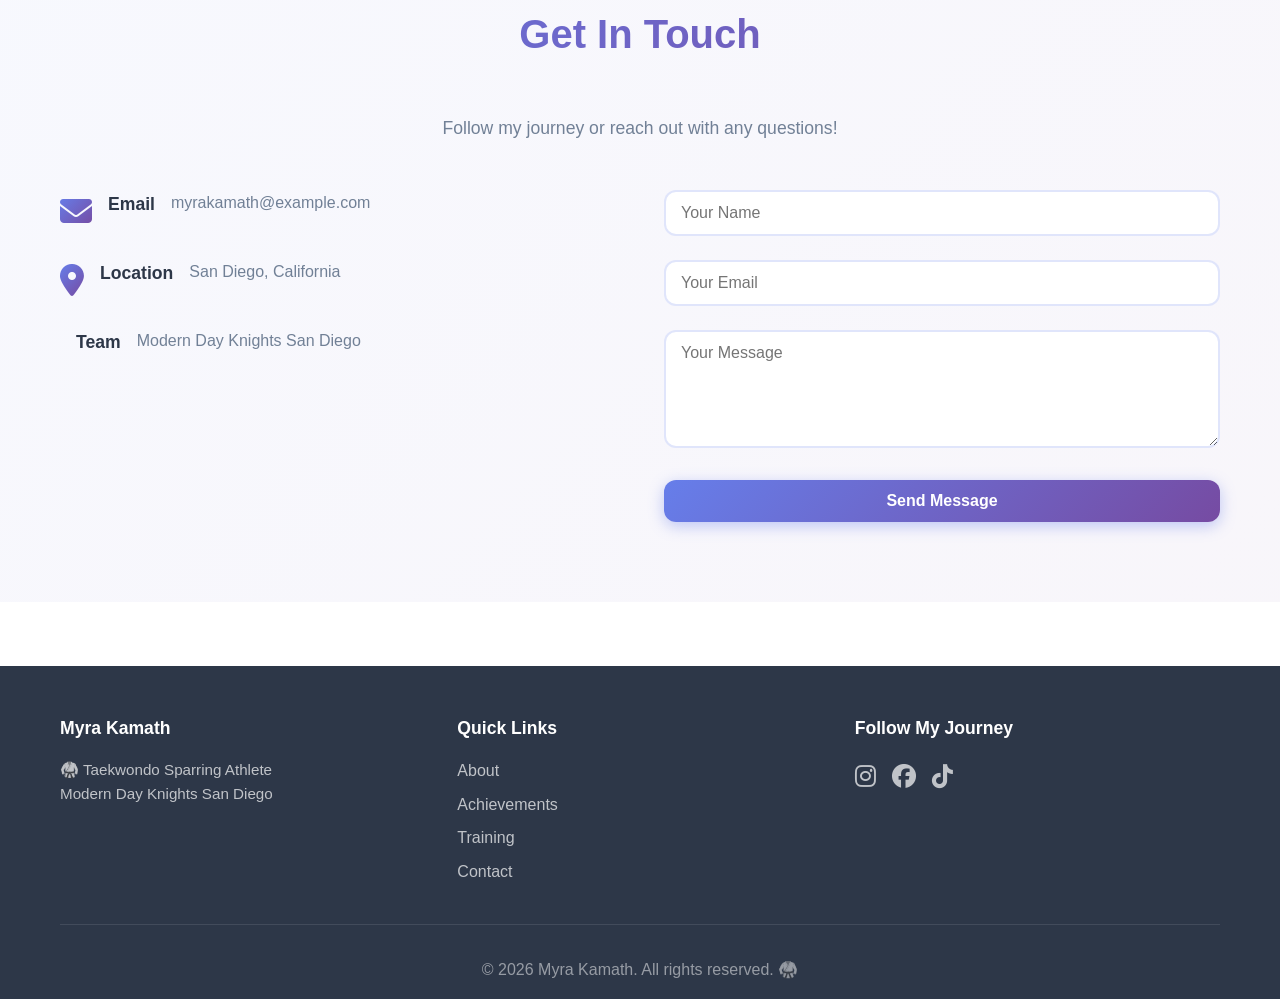
==== commit af860c4a: "Re-add CTU and Han Maum achievements and add auto-recalculate script for medal counters; ensure belt" ====
--- a/index.html
+++ b/index.html
@@ -57,15 +57,15 @@
                     <p>Through rigorous training and unwavering commitment, I've earned multiple medals at prestigious AAU competitions. From national championships and district qualifiers to state opens and festival tournaments, I continually strive to improve and compete at higher levels while representing my team with pride.</p>
                     <div class="about-stats">
                         <div class="stat-box">
-                            <h3>5</h3>
+                            <h3 id="majorCount">0</h3>
                             <p>Major Medals</p>
                         </div>
                         <div class="stat-box">
-                            <h3>2</h3>
+                            <h3 id="goldCount">0</h3>
                             <p>Gold Medals</p>
                         </div>
                         <div class="stat-box">
-                            <h3>Green</h3>
+                            <h3 id="beltRank">Green</h3>
                             <p>Belt Rank</p>
                         </div>
                     </div>
@@ -94,7 +94,7 @@
                     <div class="achievement-content">
                         <h3>Gold Medal</h3>
                         <p class="achievement-title">AAU Nationals 2026</p>
-                        <p class="achievement-detail">10-11 Female Novice Division</p>
+                        <p class="achievement-detail">July 2026 — 10-11 Female Novice Division</p>
                         <span class="achievement-tag">National Championship</span>
                     </div>
                 </div>
@@ -108,6 +108,54 @@
                         <p class="achievement-title">AAU Southern Pacific District Qualifiers 2026</p>
                         <p class="achievement-detail">Regional Championship</p>
                         <span class="achievement-tag">District Qualifiers</span>
+                    </div>
+                </div>
+
+                <div class="achievement-card gold">
+                    <div class="medal-icon">
+                        <i class="fas fa-medal"></i>
+                    </div>
+                    <div class="achievement-content">
+                        <h3>Gold Medal</h3>
+                        <p class="achievement-title">CTU California State Open</p>
+                        <p class="achievement-detail">August 2026 — State Open Competition</p>
+                        <span class="achievement-tag">CTU California State Open</span>
+                    </div>
+                </div>
+
+                <div class="achievement-card gold">
+                    <div class="medal-icon">
+                        <i class="fas fa-medal"></i>
+                    </div>
+                    <div class="achievement-content">
+                        <h3>Gold Medal</h3>
+                        <p class="achievement-title">Han Maum Festival</p>
+                        <p class="achievement-detail">09/05/2026 — Festival Competition</p>
+                        <span class="achievement-tag">Han Maum Festival</span>
+                    </div>
+                </div>
+
+                <div class="achievement-card gold">
+                    <div class="medal-icon">
+                        <i class="fas fa-medal"></i>
+                    </div>
+                    <div class="achievement-content">
+                        <h3>Gold Medal</h3>
+                        <p class="achievement-title">Han Maum Festival</p>
+                        <p class="achievement-detail">09/05/2026 — Festival Competition</p>
+                        <span class="achievement-tag">Han Maum Festival</span>
+                    </div>
+                </div>
+
+                <div class="achievement-card silver">
+                    <div class="medal-icon">
+                        <i class="fas fa-medal"></i>
+                    </div>
+                    <div class="achievement-content">
+                        <h3>Silver Medal</h3>
+                        <p class="achievement-title">Golden State Open 2026</p>
+                        <p class="achievement-detail">State-Level Competition</p>
+                        <span class="achievement-tag">State Open</span>
                     </div>
                 </div>
 
@@ -126,18 +174,6 @@
                 <!-- 2025 Achievements -->
                 <div class="achievement-year">
                     <h3>2025</h3>
-                </div>
-
-                <div class="achievement-card silver">
-                    <div class="medal-icon">
-                        <i class="fas fa-medal"></i>
-                    </div>
-                    <div class="achievement-content">
-                        <h3>Silver Medal</h3>
-                        <p class="achievement-title">Golden State Open 2025</p>
-                        <p class="achievement-detail">State-Level Competition</p>
-                        <span class="achievement-tag">State Open</span>
-                    </div>
                 </div>
 
                 <div class="achievement-card silver">
@@ -258,6 +294,22 @@
         </div>
     </footer>
 
+    <script>
+        // Recalculate medal counts automatically from achievement cards
+        function recalcMedalCounts(){
+            const total = document.querySelectorAll('.achievement-card').length;
+            const gold = document.querySelectorAll('.achievement-card.gold').length;
+            // Update counts in About stats
+            const majorEl = document.getElementById('majorCount');
+            const goldEl = document.getElementById('goldCount');
+            if(majorEl) majorEl.textContent = total;
+            if(goldEl) goldEl.textContent = gold;
+        }
+        document.addEventListener('DOMContentLoaded', function(){
+            recalcMedalCounts();
+        });
+    </script>
+
     <script src="script.js"></script>
 </body>
 </html>
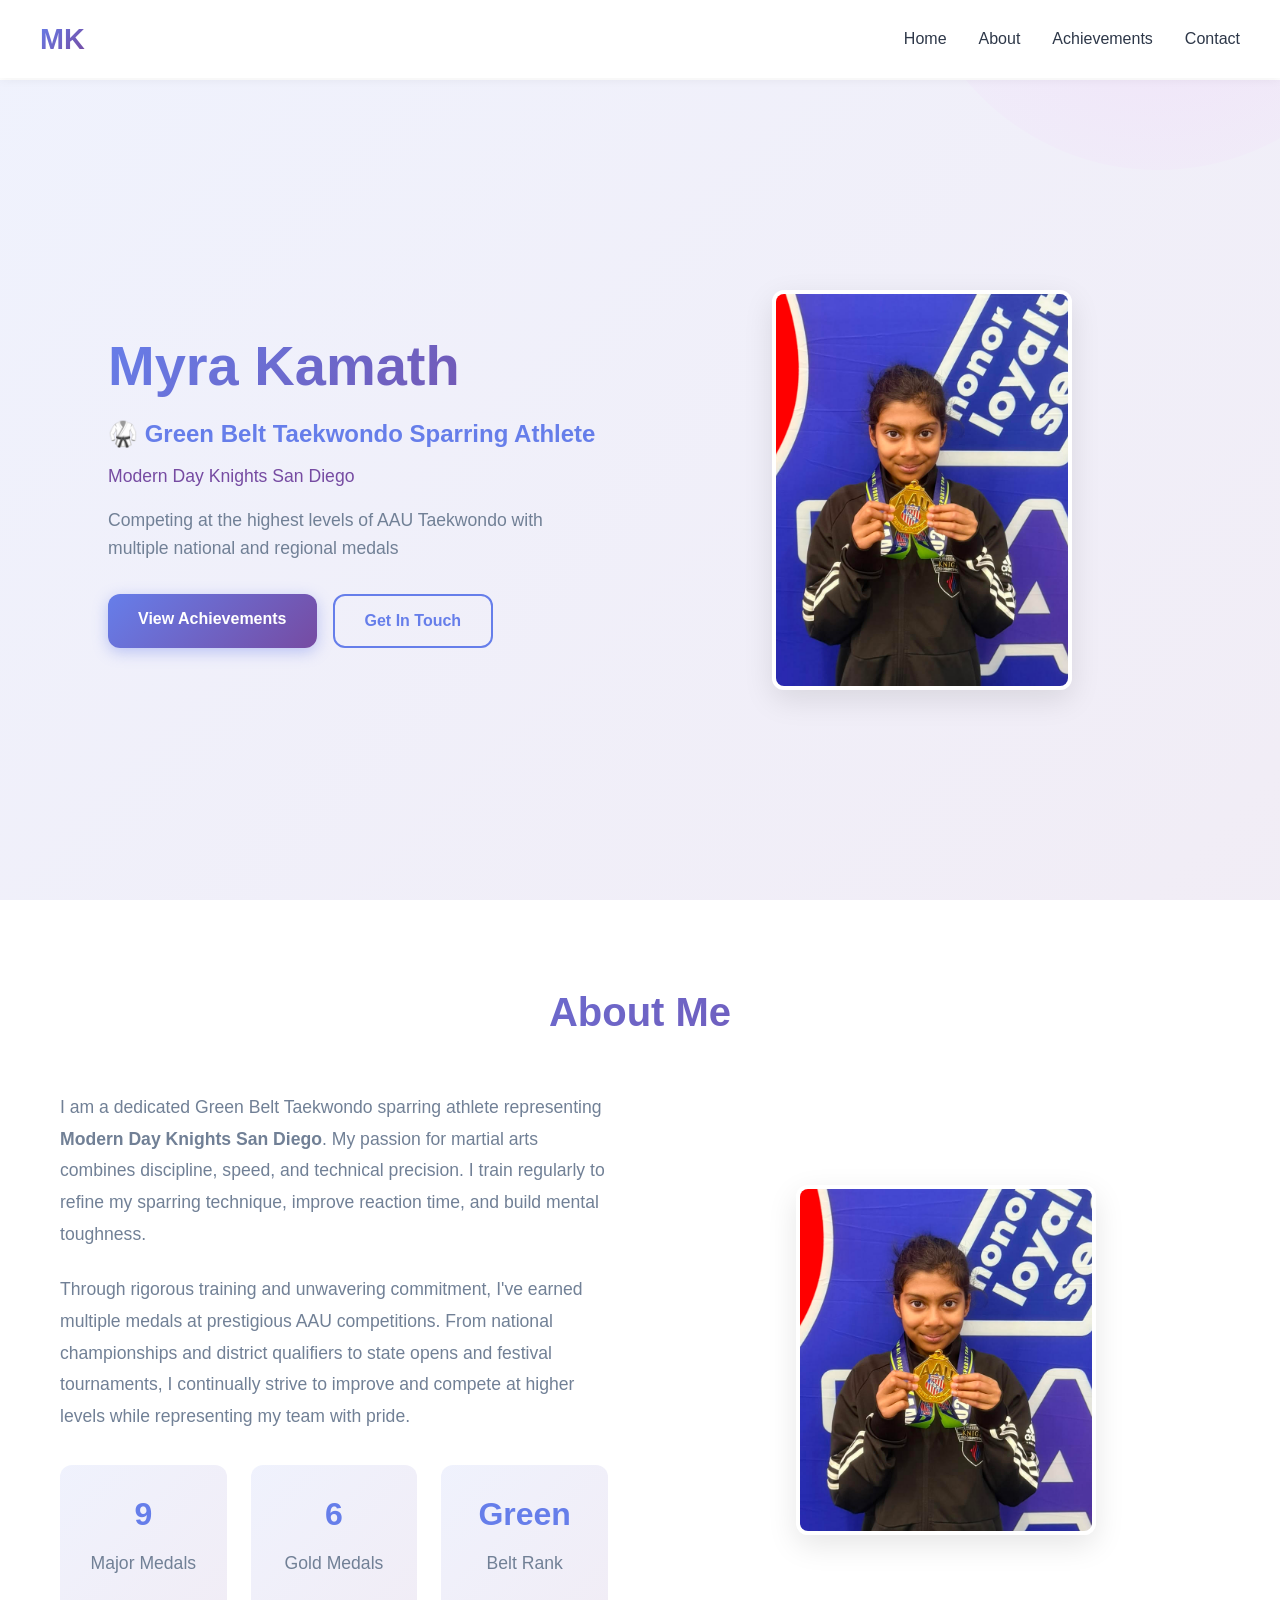
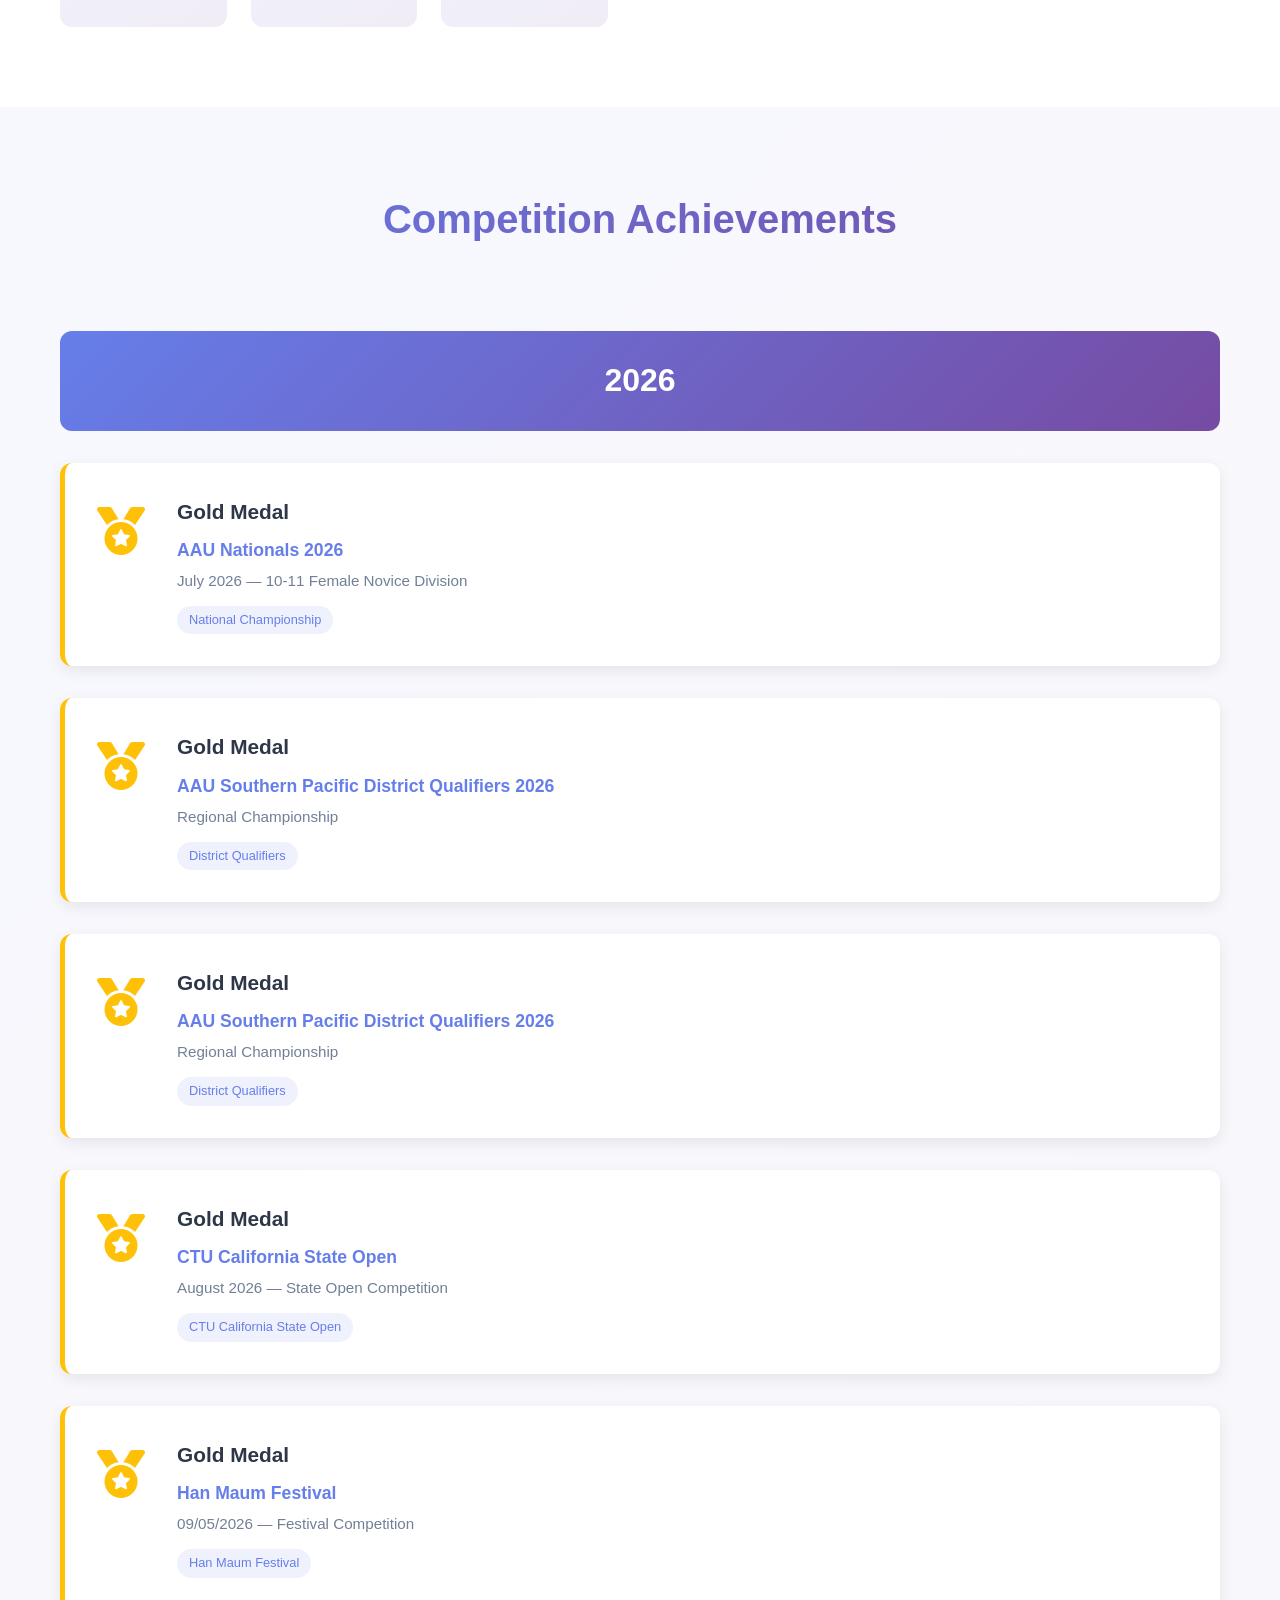
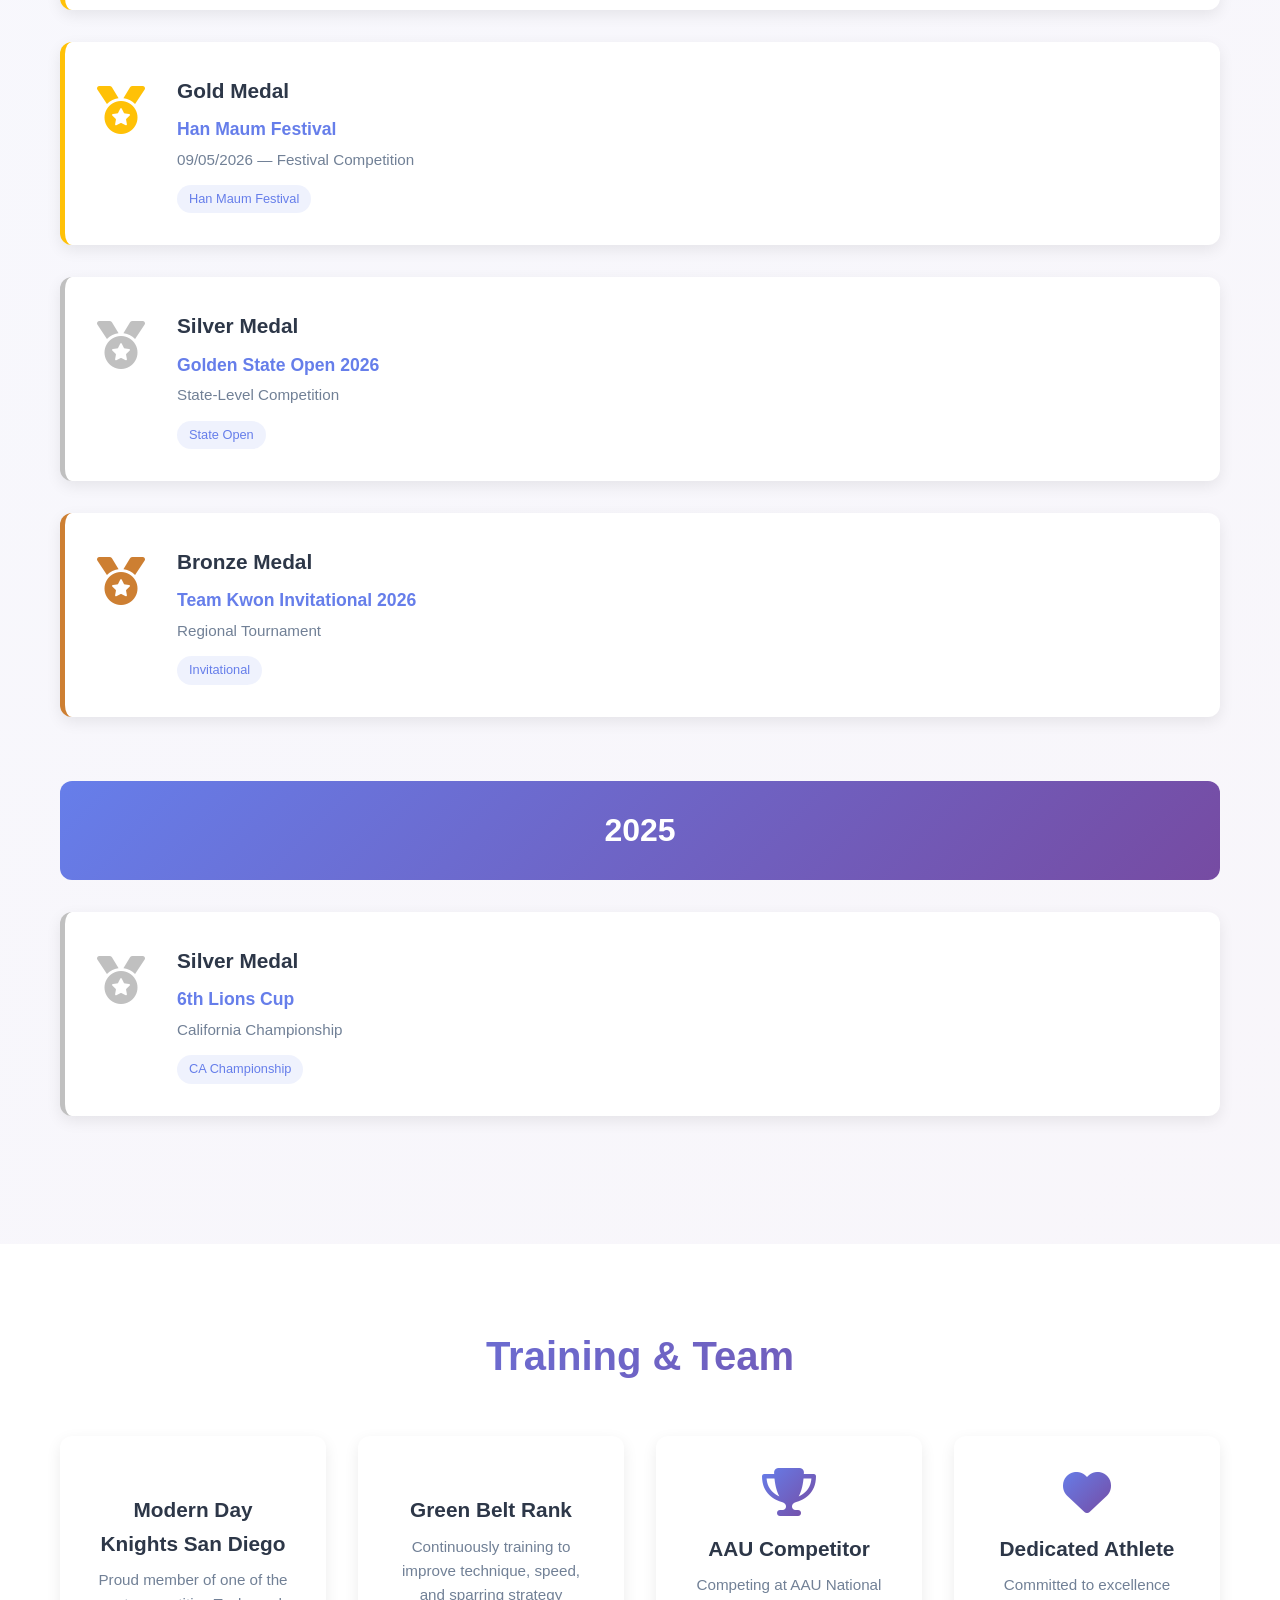
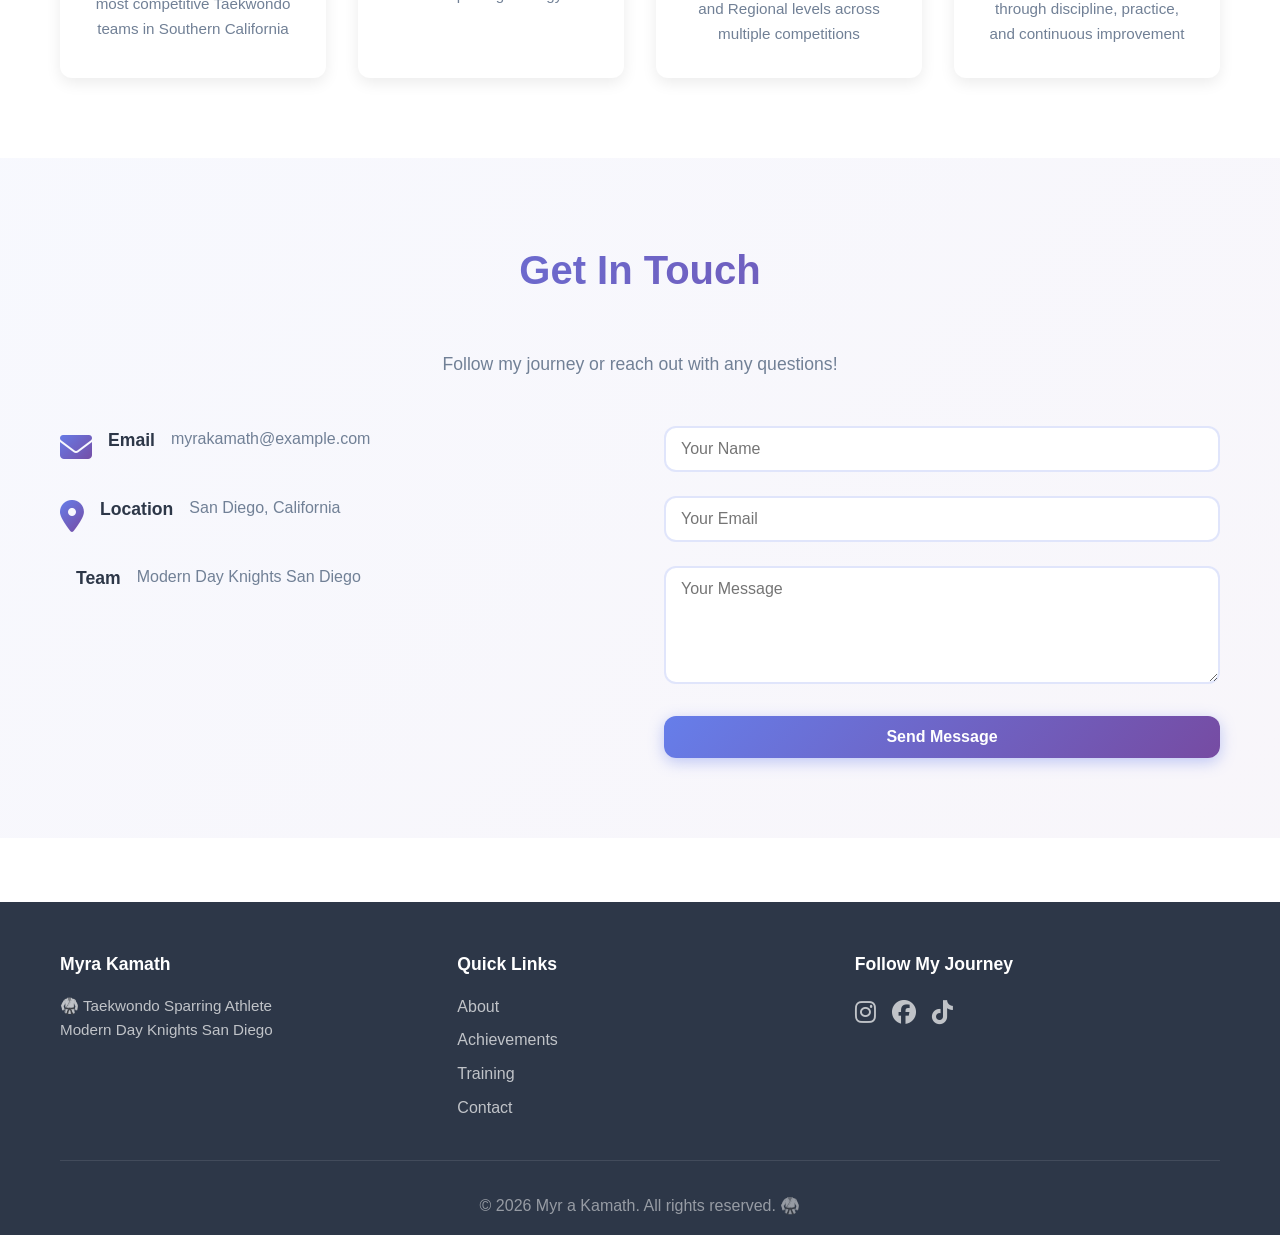
==== commit a2ea1407: "Add second Gold Medal entry for AAU Southern Pacific District Qualifiers 2026" ====
--- a/index.html
+++ b/index.html
@@ -111,6 +111,19 @@
                     </div>
                 </div>
 
+                <!-- Added second gold for AAU Southern Pacific District Qualifiers -->
+                <div class="achievement-card gold">
+                    <div class="medal-icon">
+                        <i class="fas fa-medal"></i>
+                    </div>
+                    <div class="achievement-content">
+                        <h3>Gold Medal</h3>
+                        <p class="achievement-title">AAU Southern Pacific District Qualifiers 2026</p>
+                        <p class="achievement-detail">Regional Championship</p>
+                        <span class="achievement-tag">District Qualifiers</span>
+                    </div>
+                </div>
+
                 <div class="achievement-card gold">
                     <div class="medal-icon">
                         <i class="fas fa-medal"></i>
@@ -289,7 +302,7 @@
                 </div>
             </div>
             <div class="footer-bottom">
-                <p>&copy; 2026 Myra Kamath. All rights reserved. 🥋</p>
+                <p>&copy; 2026 Myr a Kamath. All rights reserved. 🥋</p>
             </div>
         </div>
     </footer>
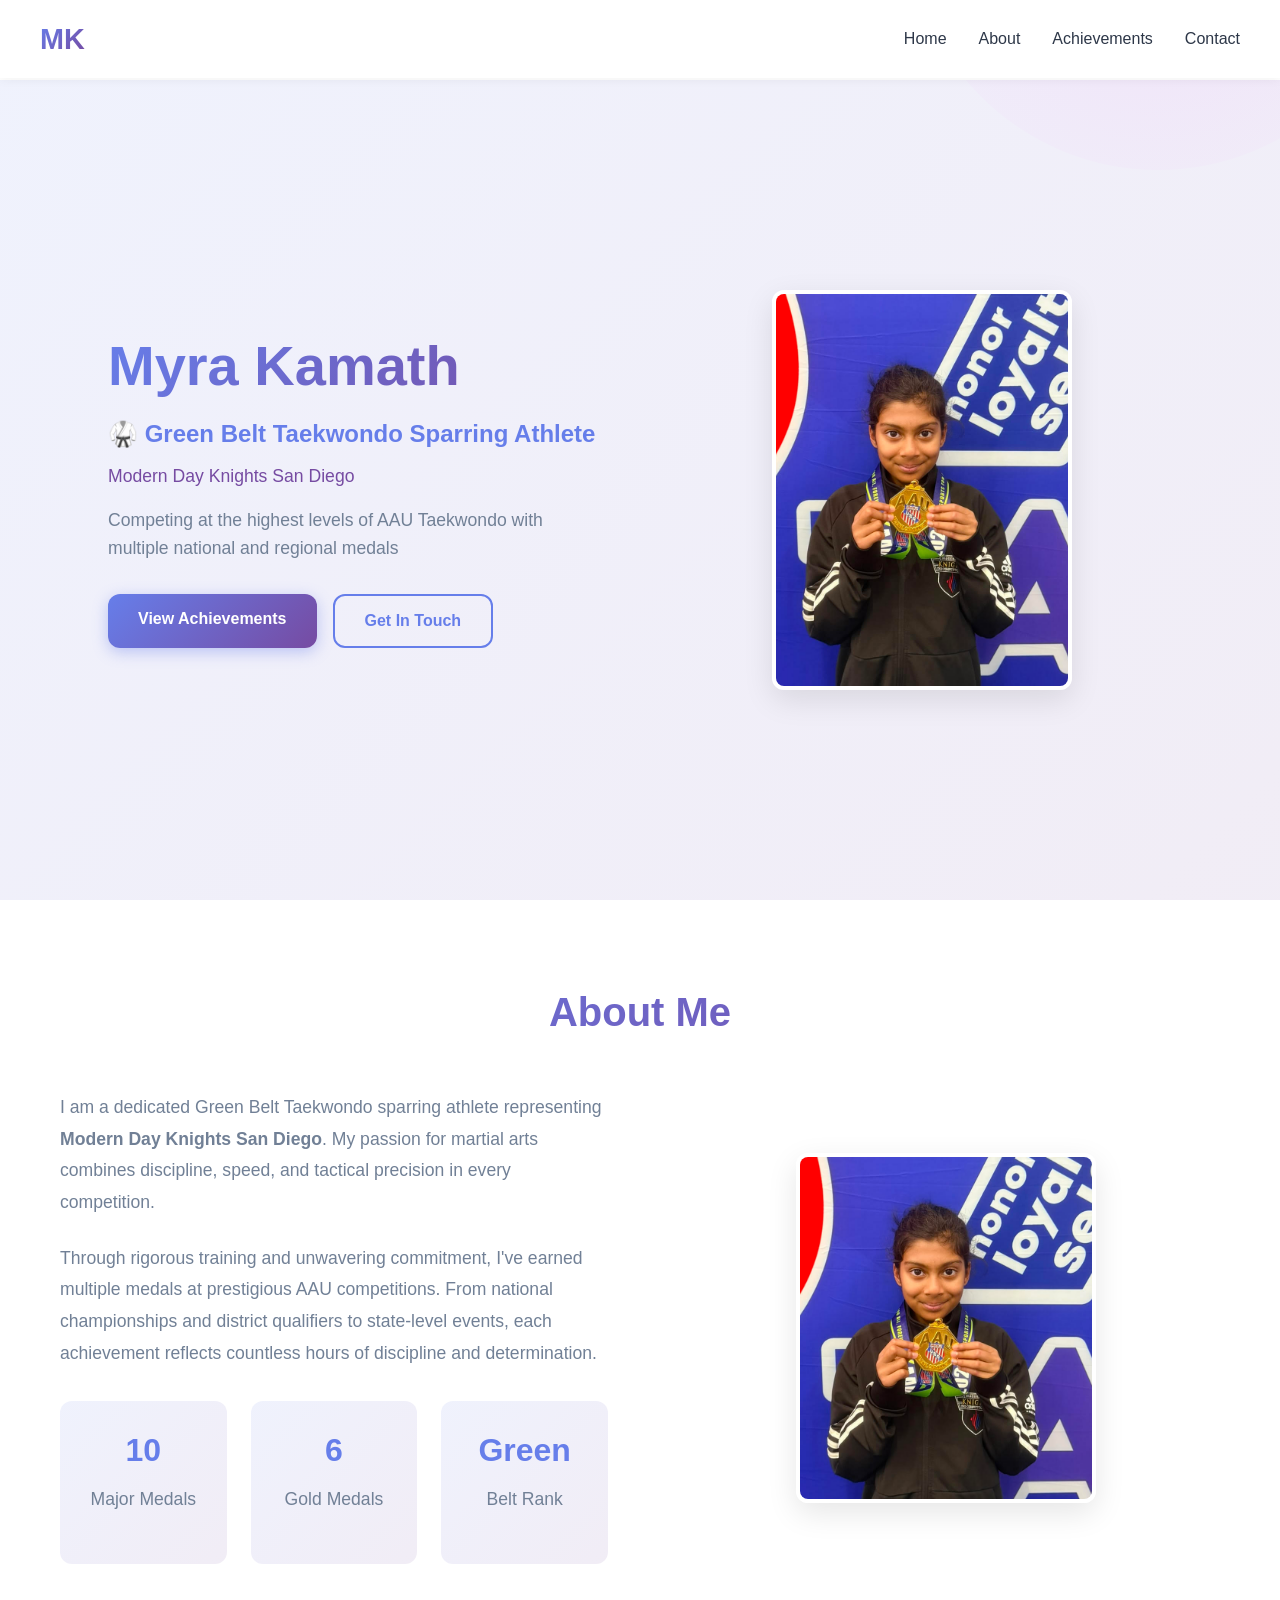
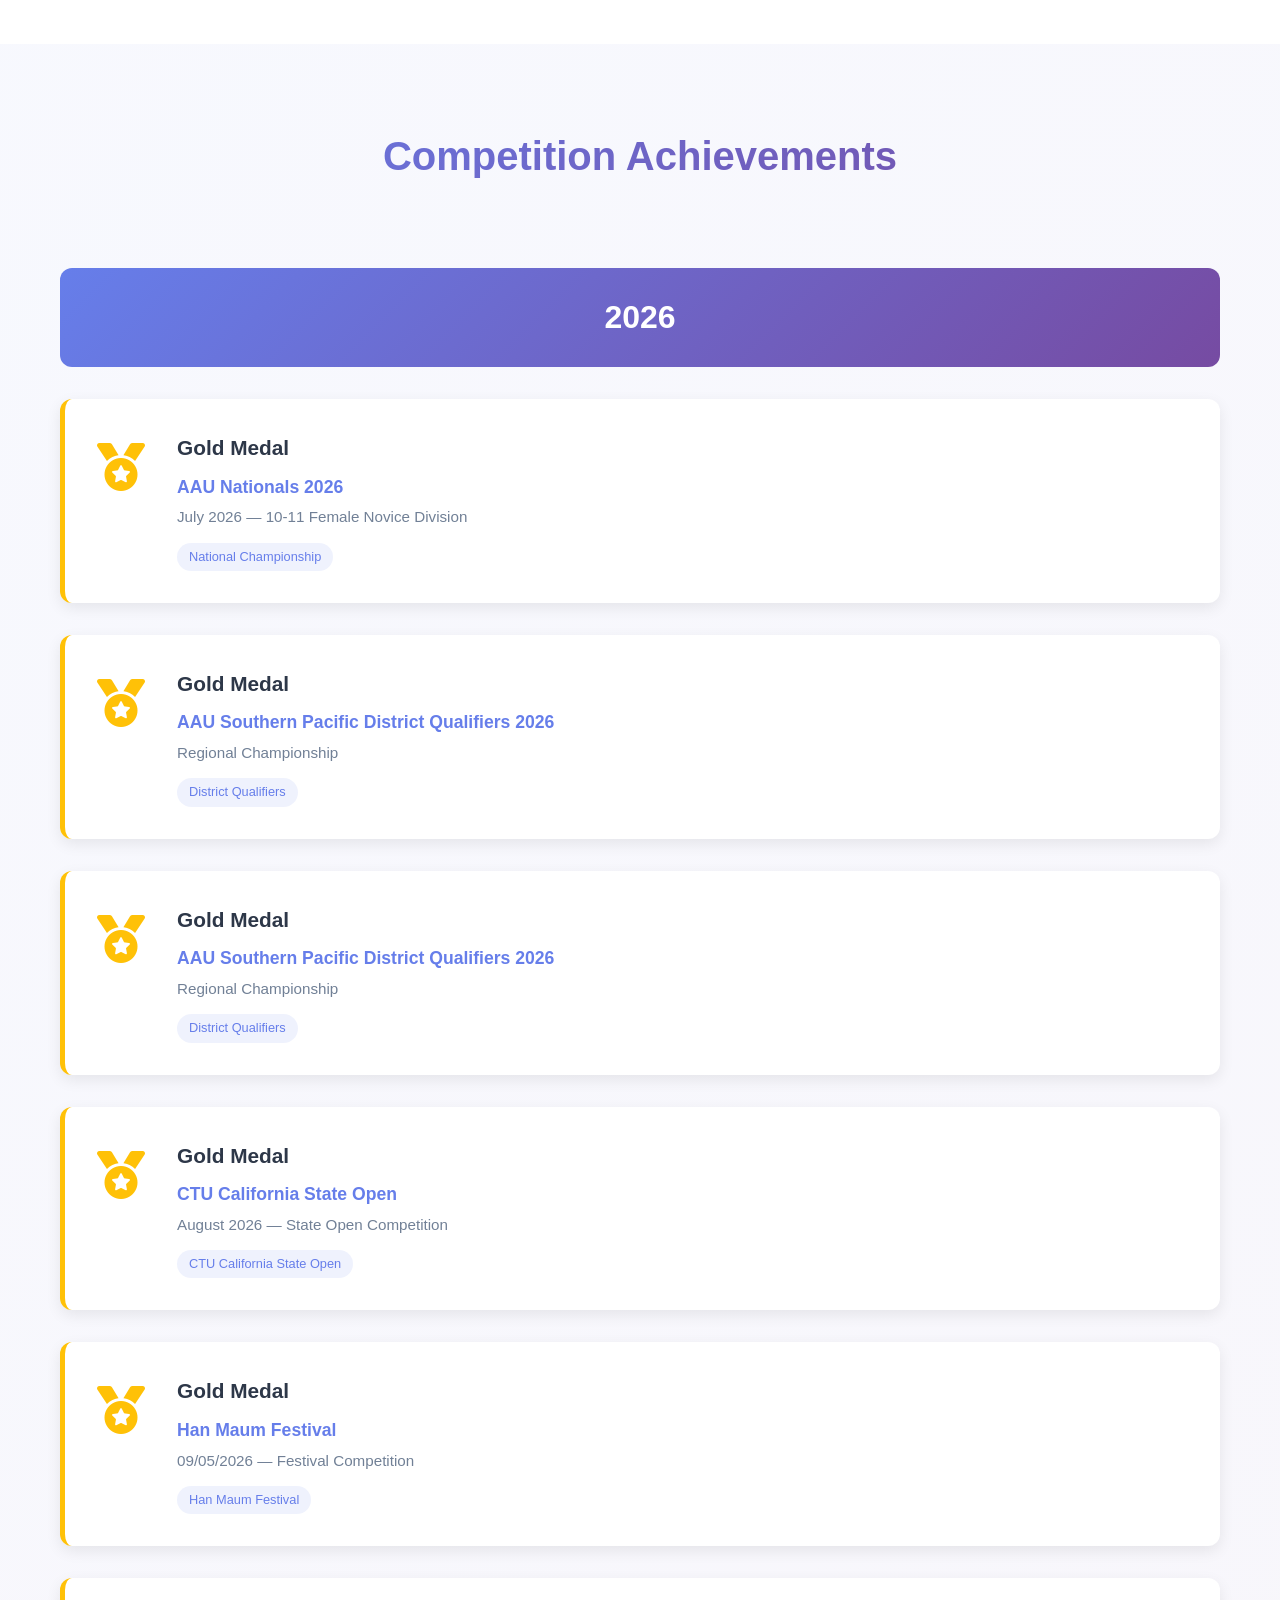
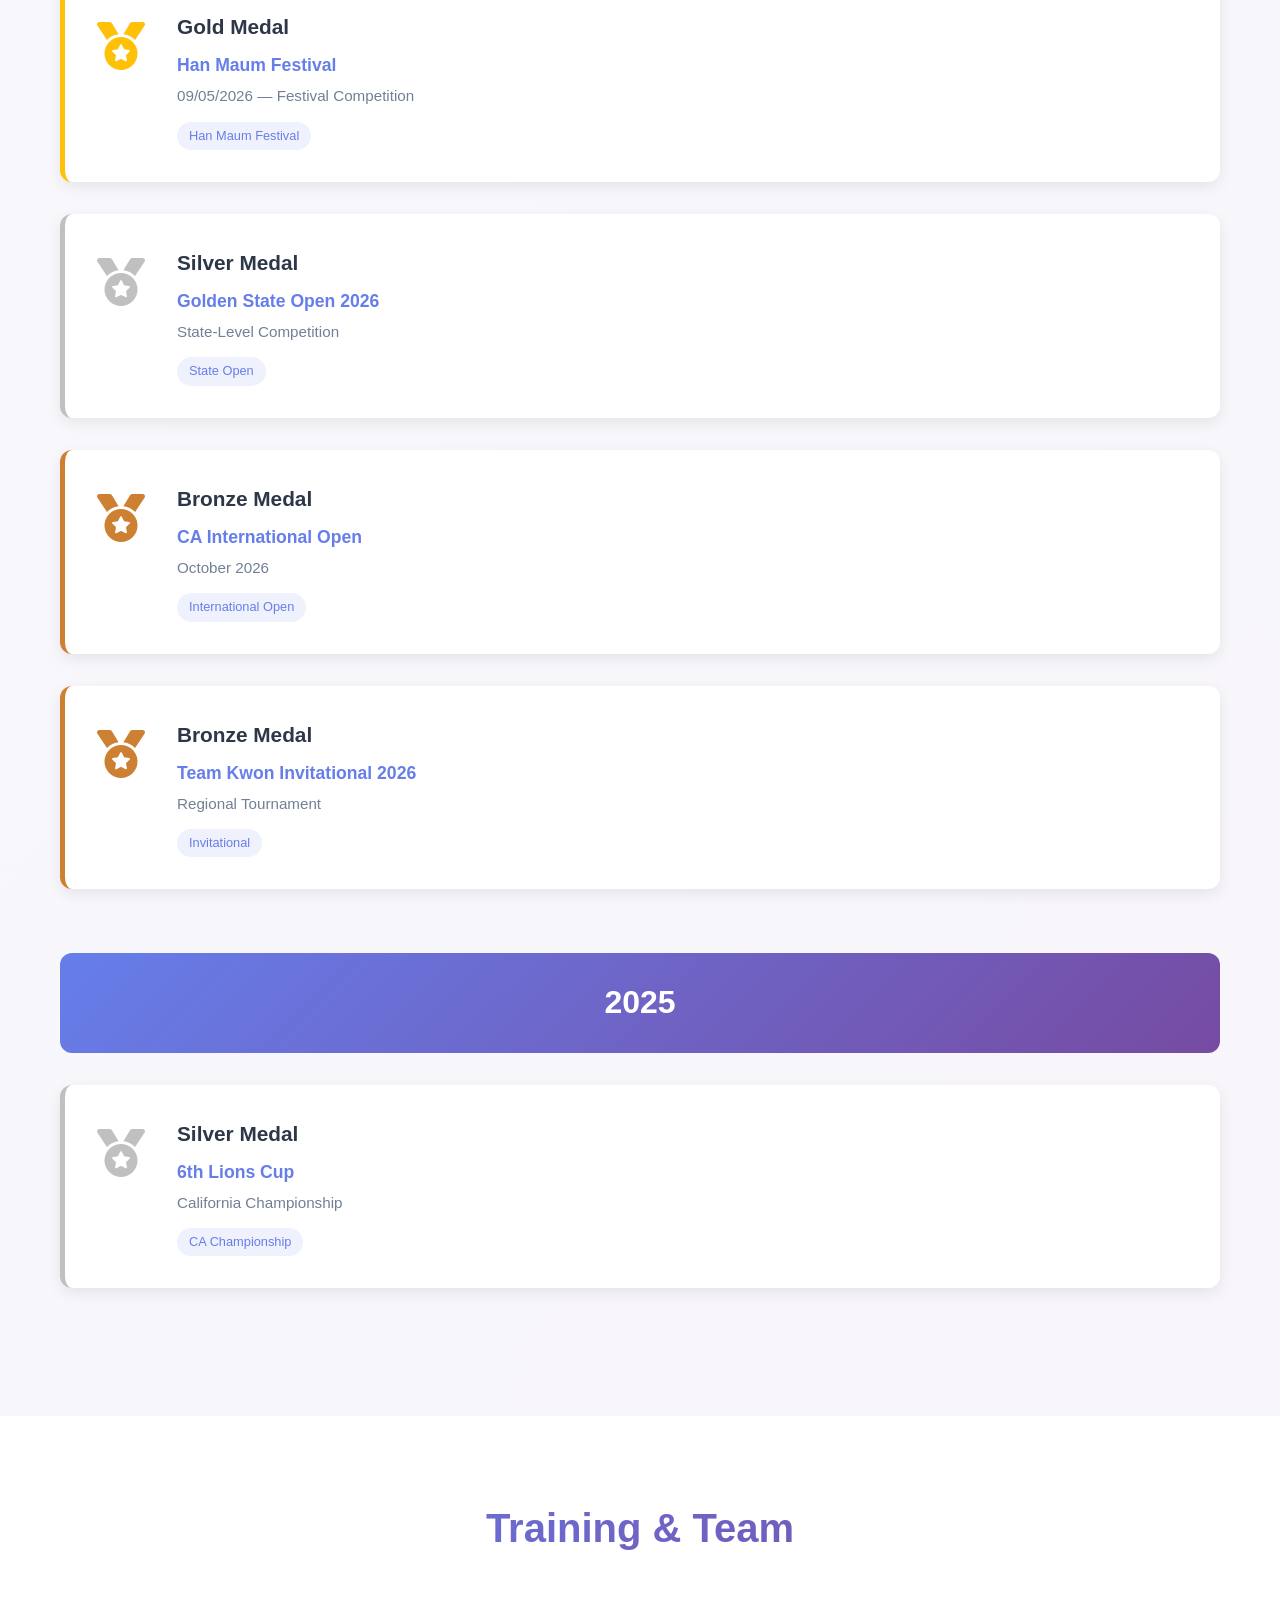
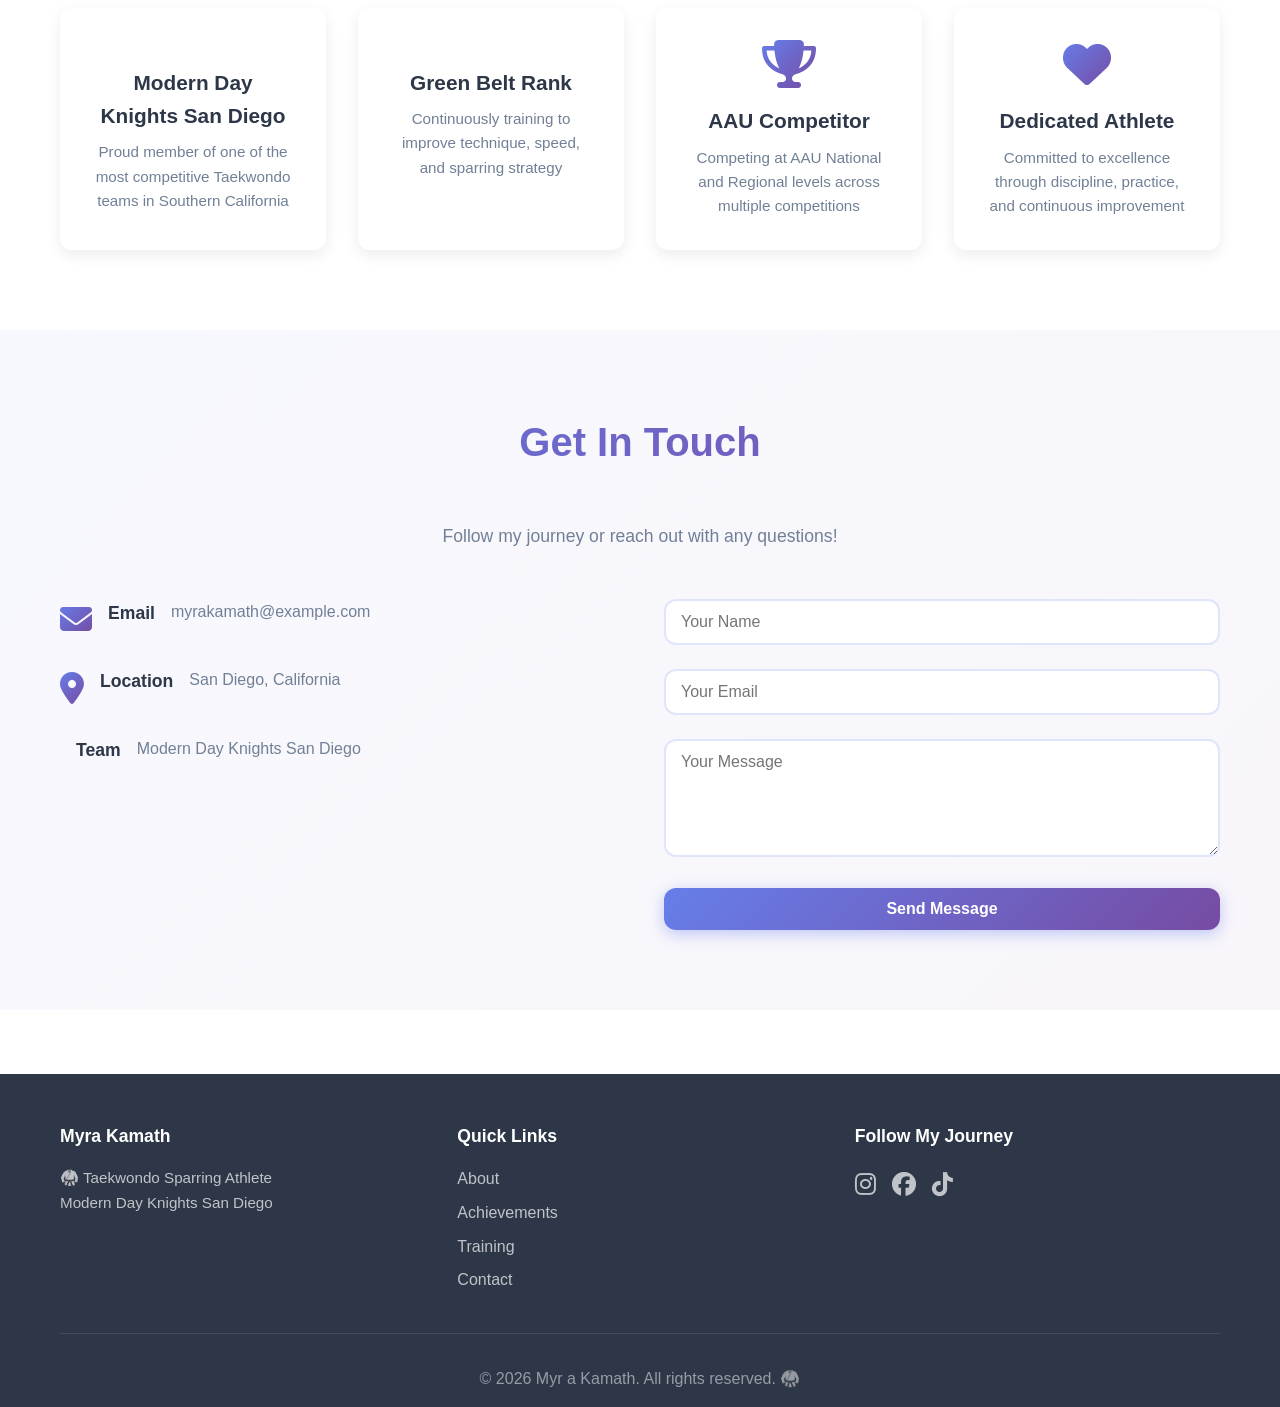
==== commit 1c0717f9: "Add CA International Open 2026 bronze medal entry to achievements timeline" ====
--- a/index.html
+++ b/index.html
@@ -53,8 +53,8 @@
             <h2 class="section-title">About Me</h2>
             <div class="about-content">
                 <div class="about-text">
-                    <p>I am a dedicated Green Belt Taekwondo sparring athlete representing <strong>Modern Day Knights San Diego</strong>. My passion for martial arts combines discipline, speed, and technical precision. I train regularly to refine my sparring technique, improve reaction time, and build mental toughness.</p>
-                    <p>Through rigorous training and unwavering commitment, I've earned multiple medals at prestigious AAU competitions. From national championships and district qualifiers to state opens and festival tournaments, I continually strive to improve and compete at higher levels while representing my team with pride.</p>
+                    <p>I am a dedicated Green Belt Taekwondo sparring athlete representing <strong>Modern Day Knights San Diego</strong>. My passion for martial arts combines discipline, speed, and tactical precision in every competition.</p>
+                    <p>Through rigorous training and unwavering commitment, I've earned multiple medals at prestigious AAU competitions. From national championships and district qualifiers to state-level events, each achievement reflects countless hours of discipline and determination.</p>
                     <div class="about-stats">
                         <div class="stat-box">
                             <h3 id="majorCount">0</h3>
@@ -178,6 +178,18 @@
                     </div>
                     <div class="achievement-content">
                         <h3>Bronze Medal</h3>
+                        <p class="achievement-title">CA International Open</p>
+                        <p class="achievement-detail">October 2026</p>
+                        <span class="achievement-tag">International Open</span>
+                    </div>
+                </div>
+
+                <div class="achievement-card bronze">
+                    <div class="medal-icon">
+                        <i class="fas fa-medal"></i>
+                    </div>
+                    <div class="achievement-content">
+                        <h3>Bronze Medal</h3>
                         <p class="achievement-title">Team Kwon Invitational 2026</p>
                         <p class="achievement-detail">Regional Tournament</p>
                         <span class="achievement-tag">Invitational</span>
@@ -238,7 +250,7 @@
         <div class="container">
             <h2 class="section-title">Get In Touch</h2>
             <p class="section-subtitle">Follow my journey or reach out with any questions!</p>
-            
+
             <div class="contact-content">
                 <div class="contact-info">
                     <div class="contact-item">
